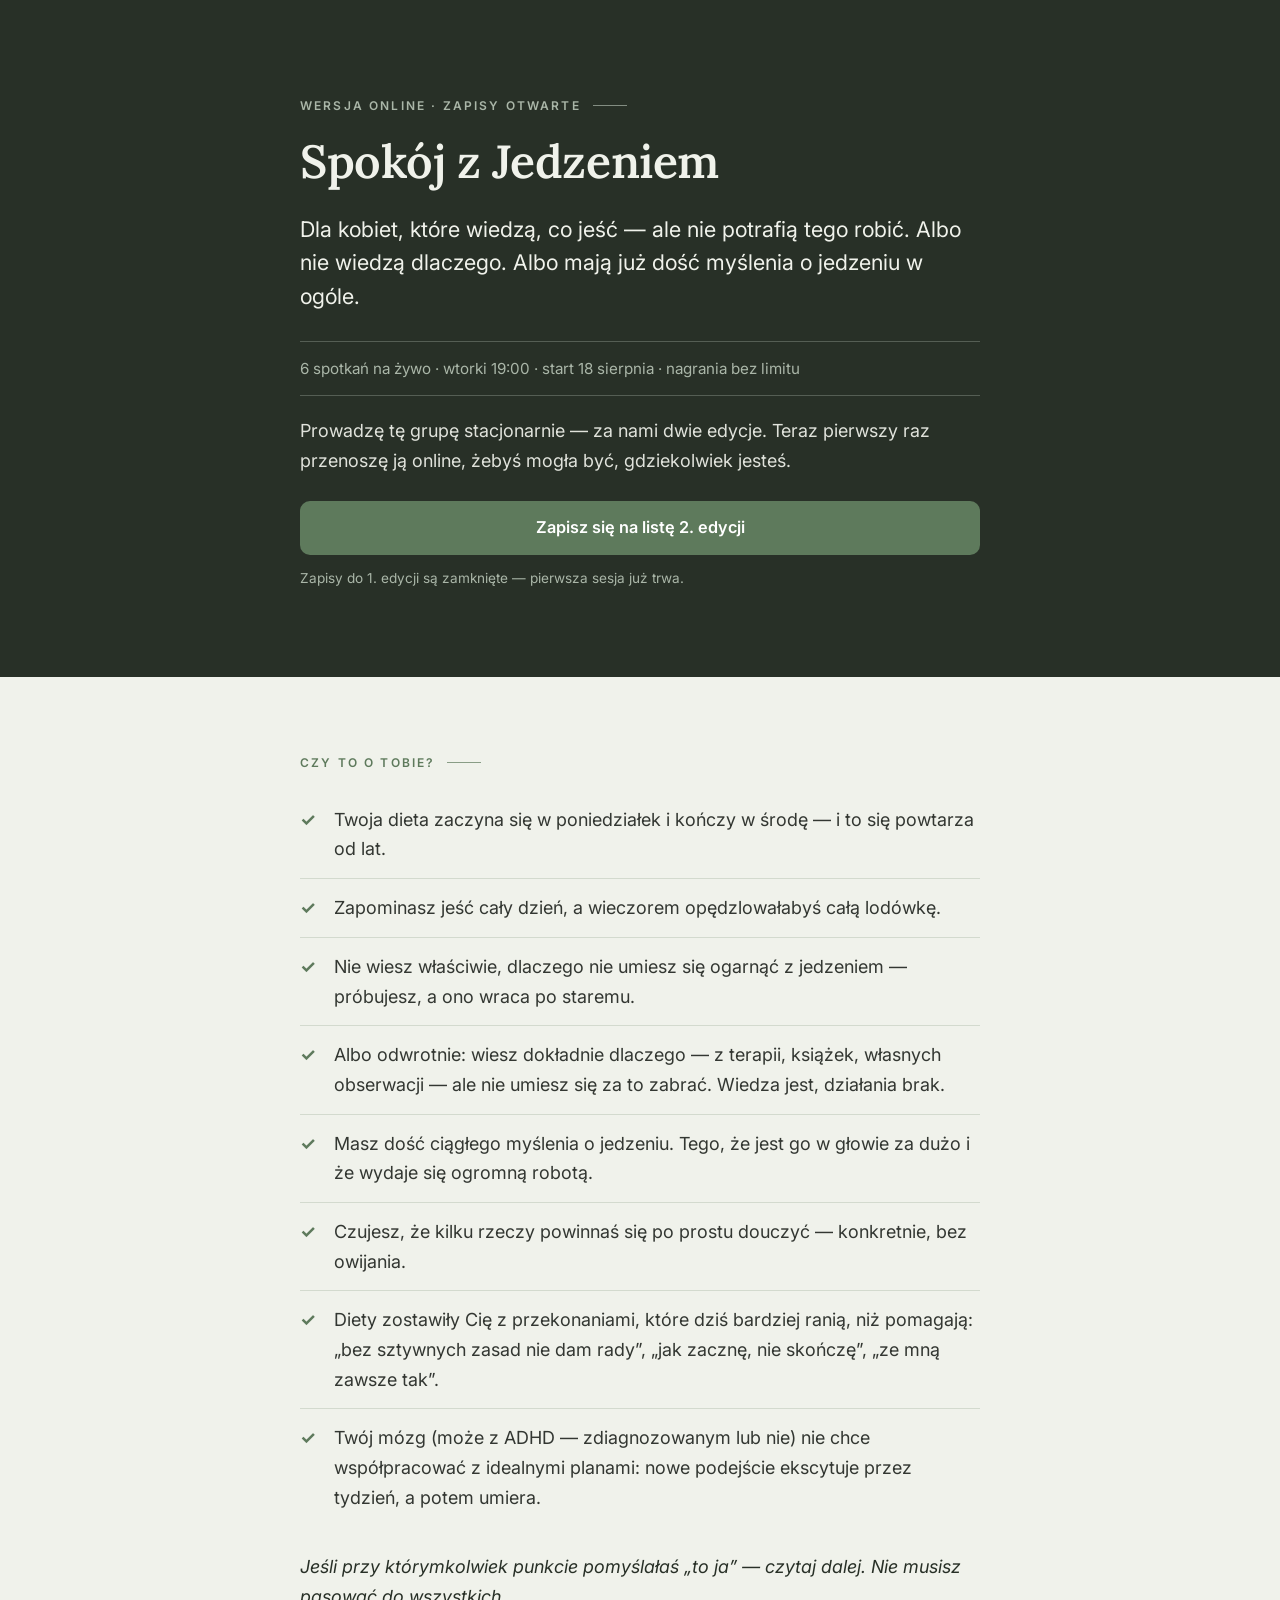
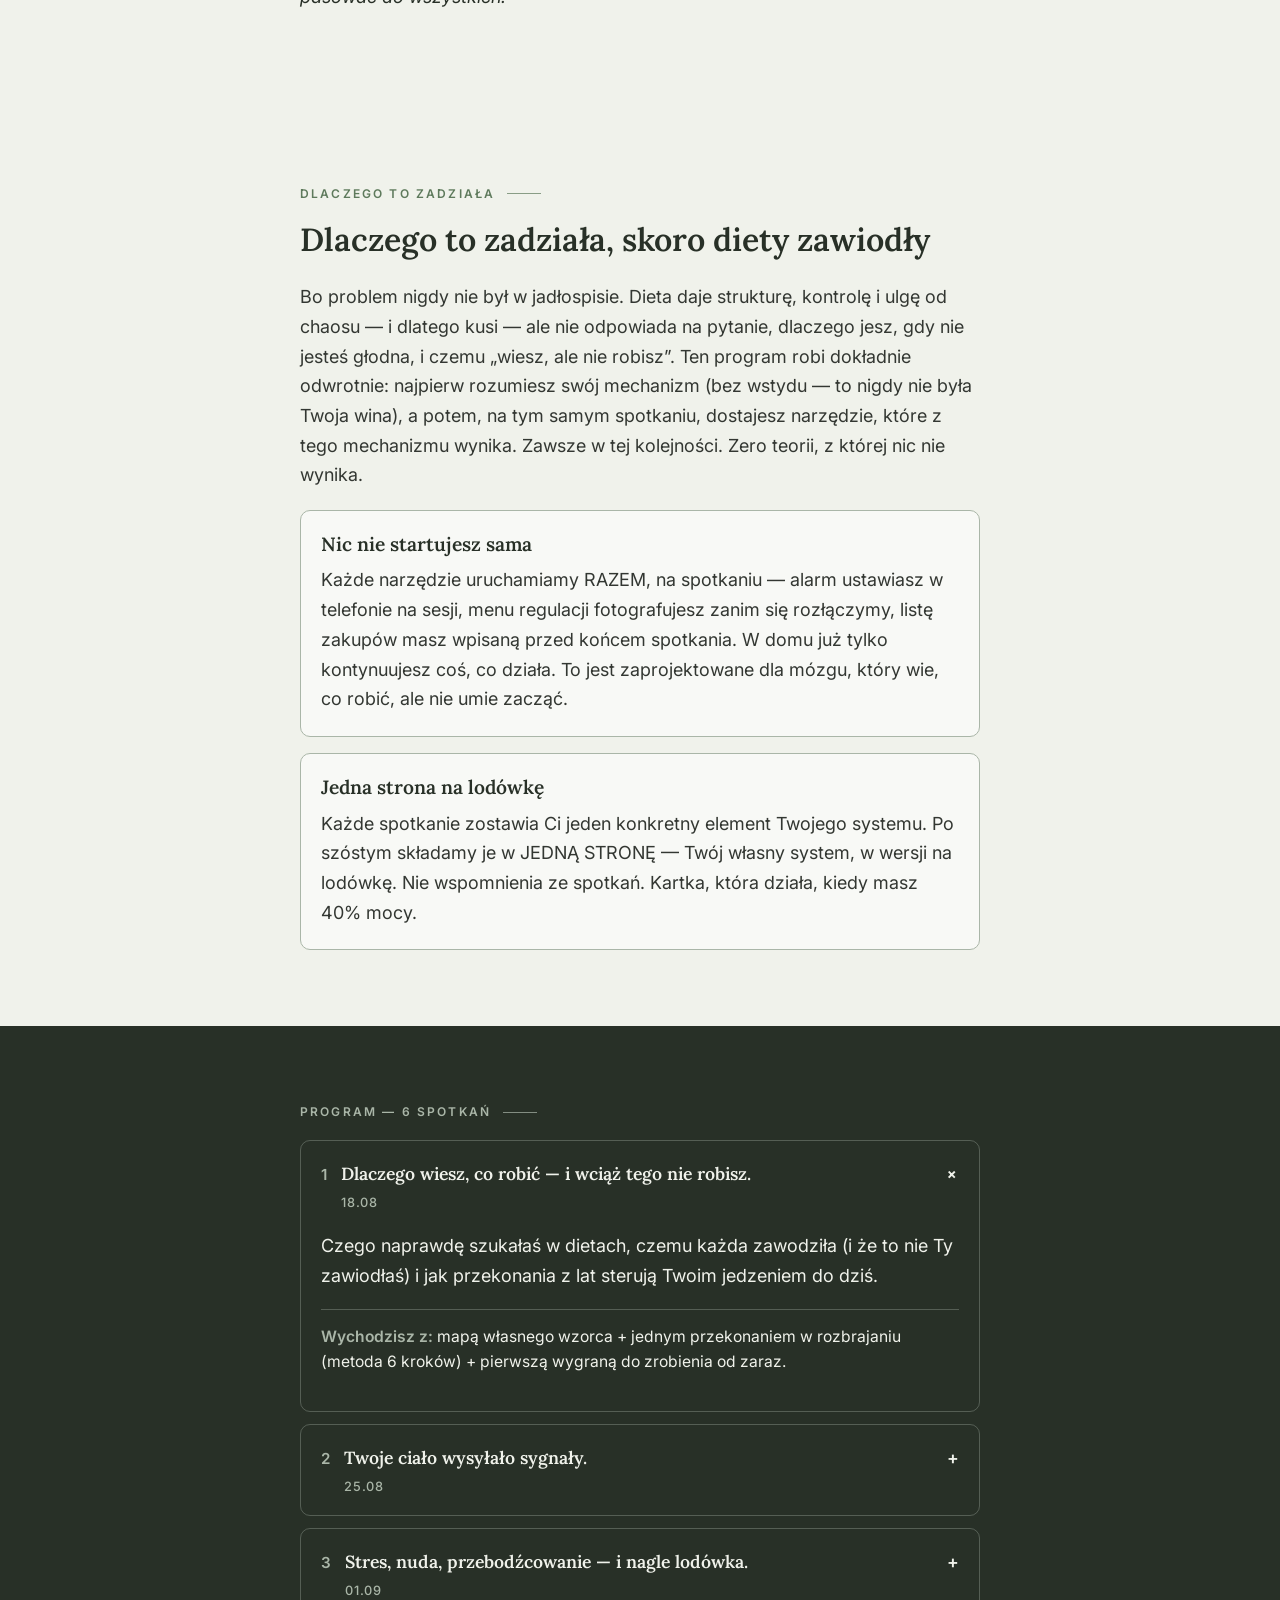
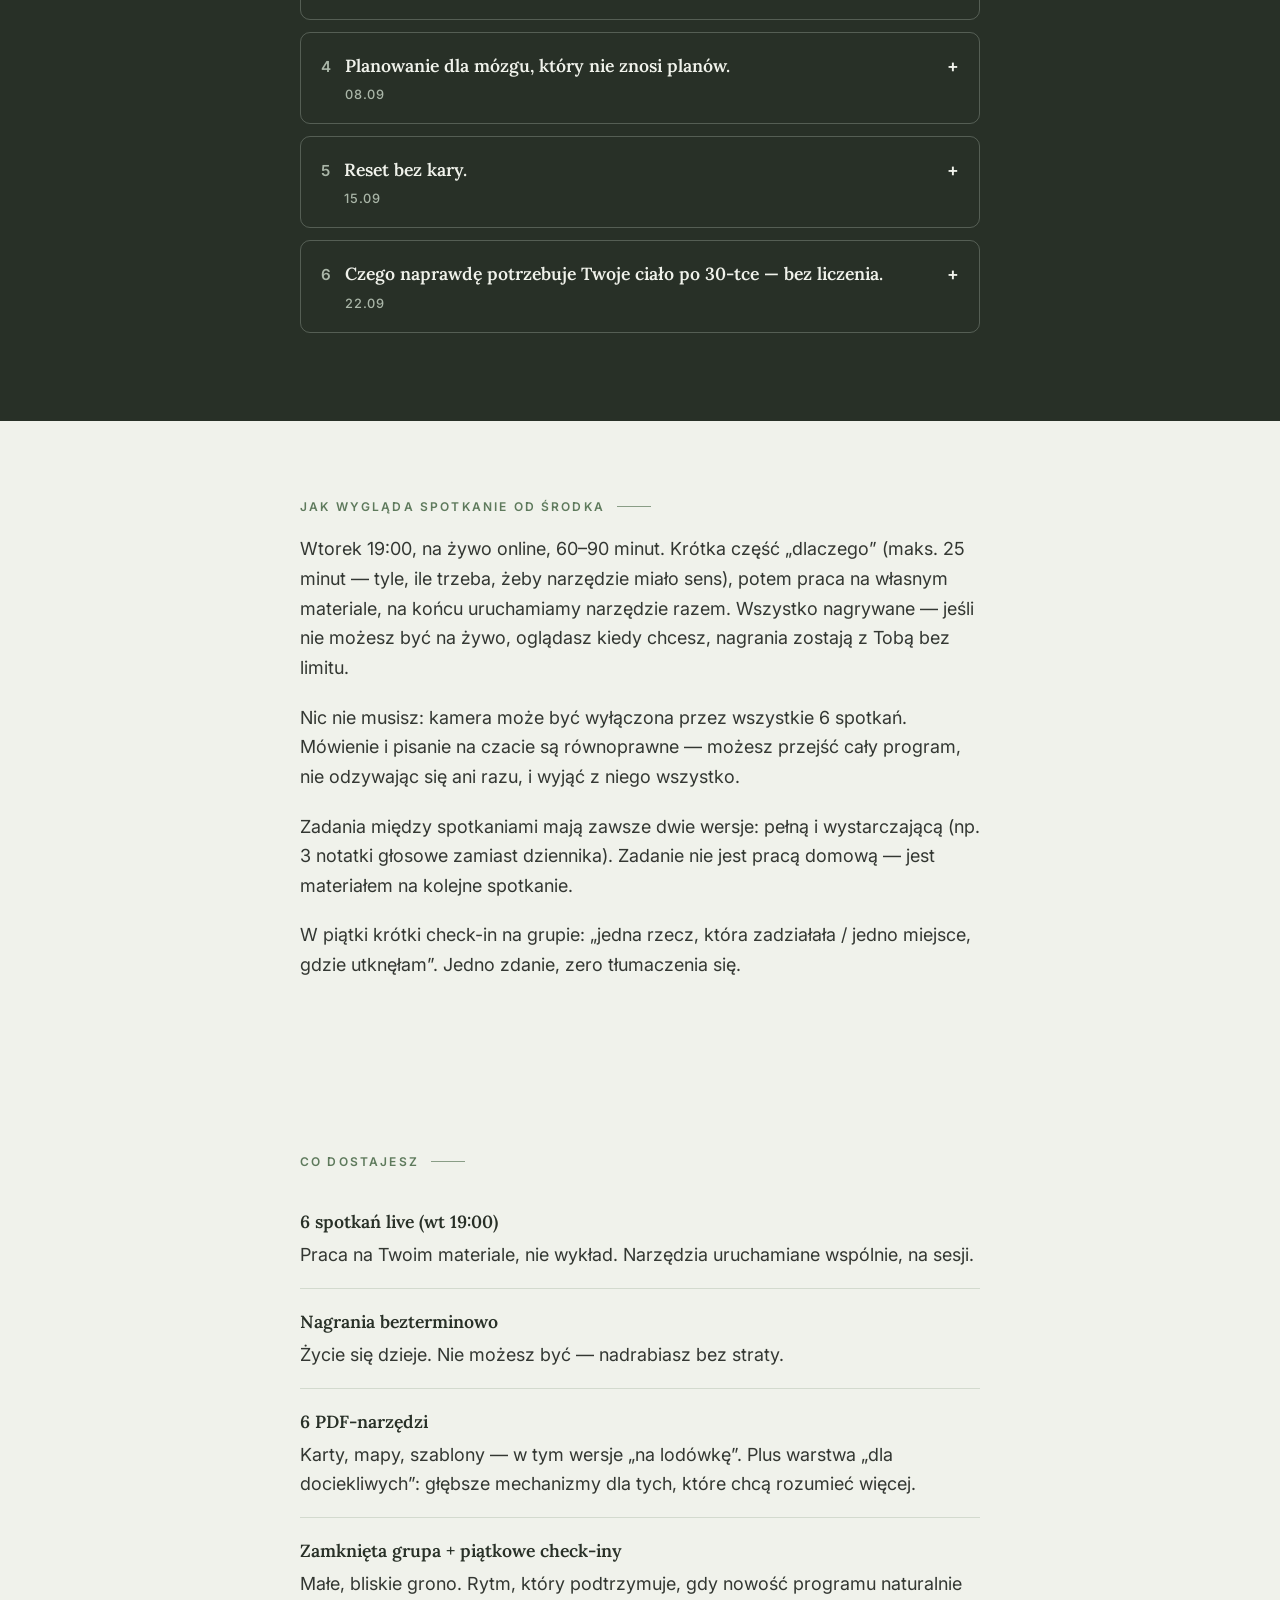
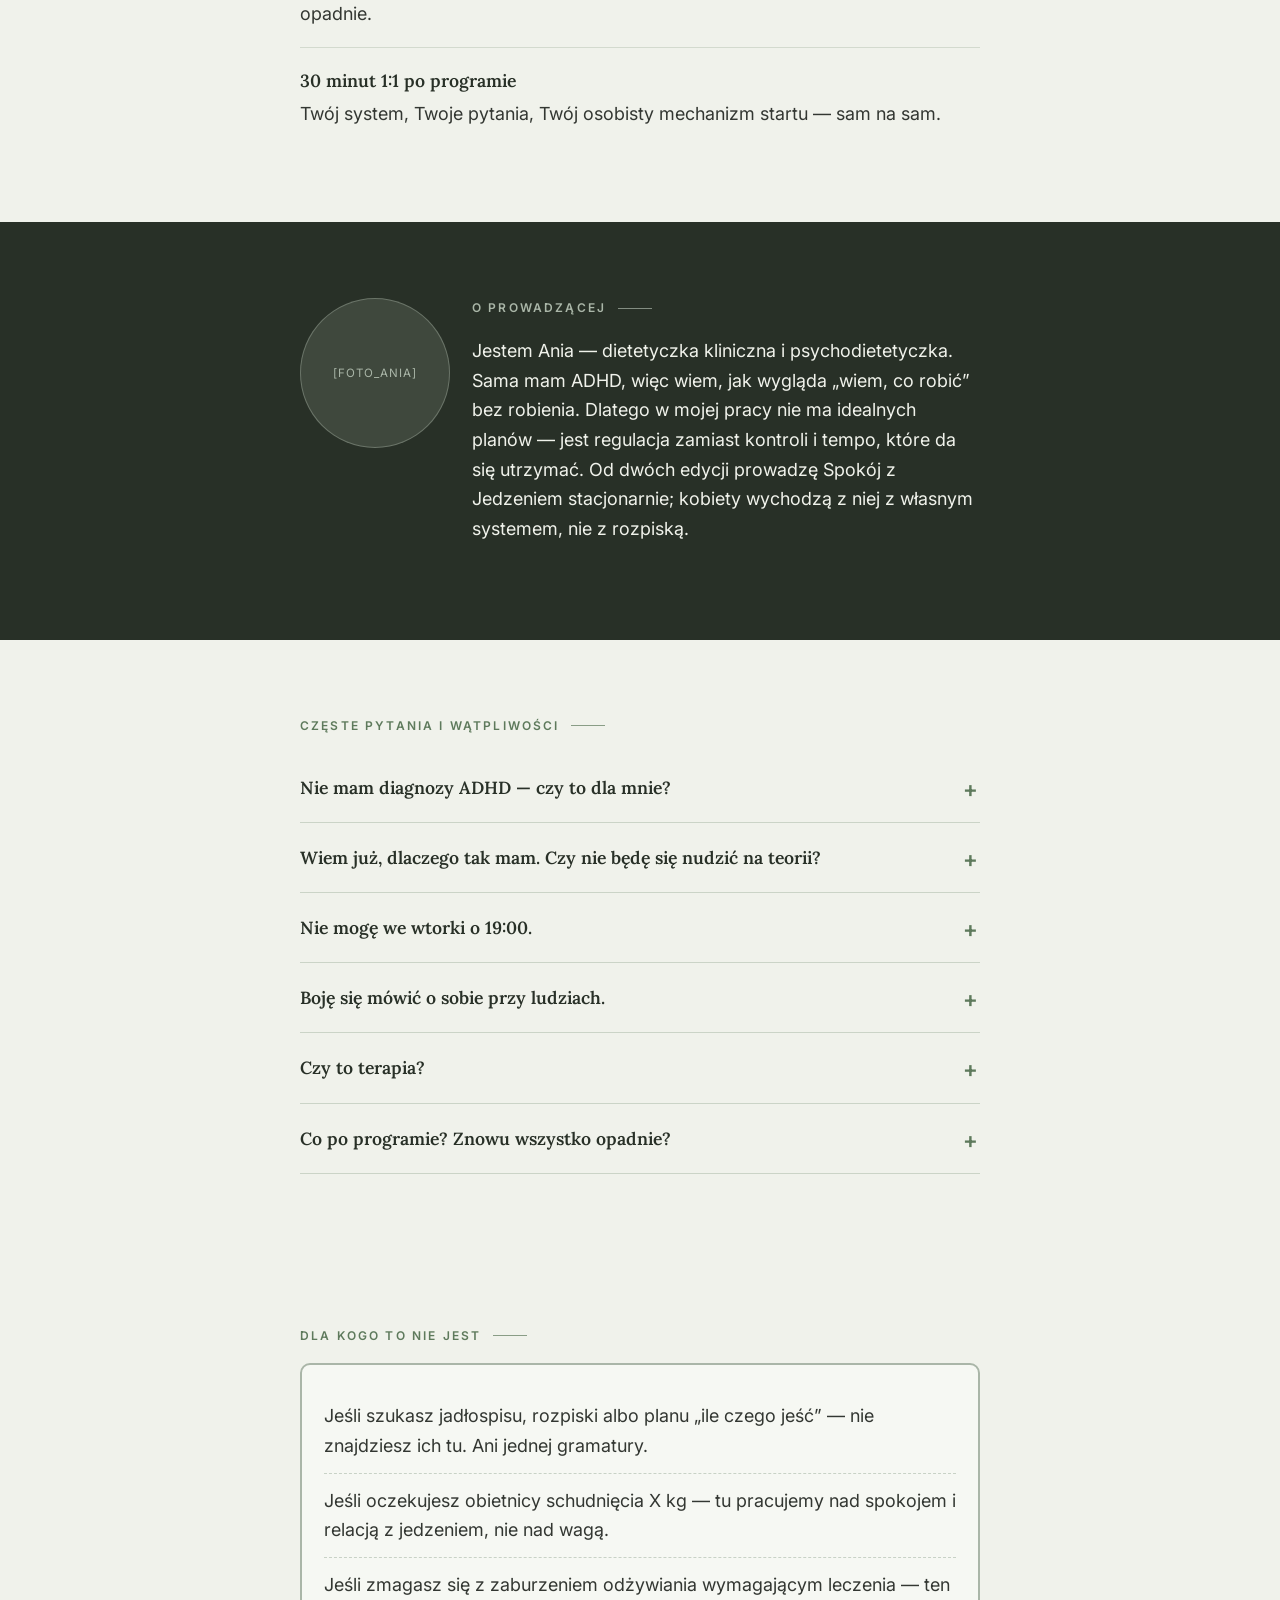
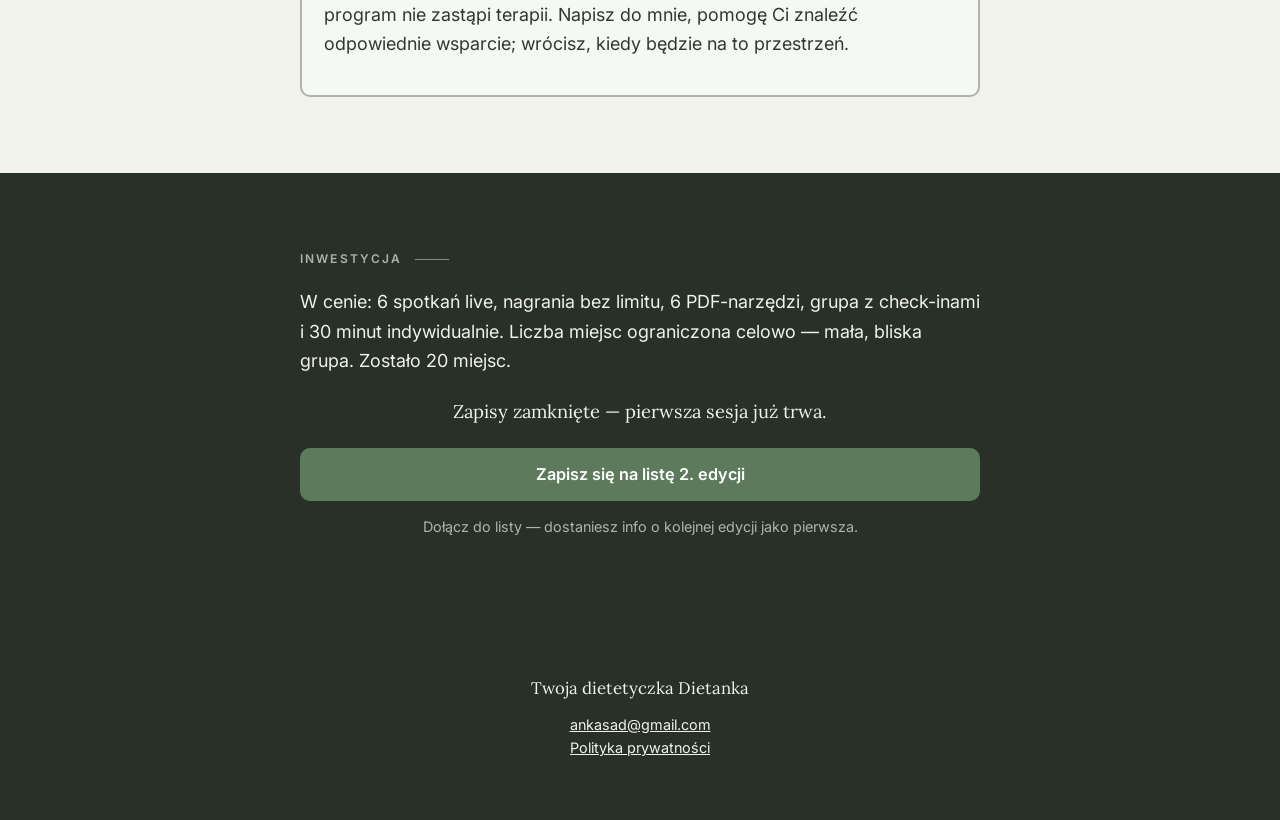
==== index.html @ 788449bd "Add files via upload" ====
<!doctype html>
<html lang="pl">
<head>
<meta charset="utf-8">
<meta name="viewport" content="width=device-width, initial-scale=1">
<title>Spokój z Jedzeniem — grupa online | Dietanka</title>
<meta name="description" content="Dla kobiet, które wiedzą, co jeść — ale nie potrafią tego robić. Albo nie wiedzą dlaczego. Albo mają już dość myślenia o jedzeniu w ogóle. 6 spotkań na żywo online.">

<!-- Open Graph -->
<meta property="og:type" content="website">
<meta property="og:locale" content="pl_PL">
<meta property="og:title" content="Spokój z Jedzeniem — grupa online | Dietanka">
<meta property="og:description" content="Dla kobiet, które wiedzą, co jeść — ale nie potrafią tego robić. 6 spotkań na żywo online, start 18 sierpnia.">
<meta property="og:image" content="[OG_IMAGE]">

<!-- [PIXEL] Meta Pixel — odkomentuj i uzupełu ID przed publikacją, jeśli potrzebny
<script>
  !function(f,b,e,v,n,t,s){if(f.fbq)return;n=f.fbq=function(){n.callMethod?
  n.callMethod.apply(n,arguments):n.queue.push(arguments)};if(!f._fbq)f._fbq=n;
  n.push=n;n.loaded=!0;n.version='2.0';n.queue=[];t=b.createElement(e);t.async=!0;
  t.src=v;s=b.getElementsByTagName(e)[0];s.parentNode.insertBefore(t,s)}(window,
  document,'script','https://connect.facebook.net/en_US/fbevents.js');
  fbq('init', '[PIXEL]'); fbq('track', 'PageView');
</script>
-->

<link rel="preconnect" href="https://fonts.googleapis.com">
<link rel="preconnect" href="https://fonts.gstatic.com" crossorigin>
<link href="https://fonts.googleapis.com/css2?family=Lora:ital,wght@0,500;0,600;1,500&family=Inter:wght@400;500;600&display=swap" rel="stylesheet">

<style>
:root{
  --green-dark:#283027;
  --paper:#F0F2EB;
  --sage:#5E7A5C;
  --sage-light:#AAB6A8;
  --ink:#333732;

  --maxw:680px;
  --radius:10px;
  --serif:'Lora',Georgia,'Times New Roman',serif;
  --sans:'Inter',-apple-system,BlinkMacSystemFont,'Segoe UI',Roboto,Helvetica,Arial,sans-serif;
}

*{box-sizing:border-box}
html{-webkit-text-size-adjust:100%}
body{
  margin:0;
  background:var(--paper);
  color:var(--ink);
  font-family:var(--sans);
  font-size:17px;
  line-height:1.65;
  font-weight:400;
  -webkit-font-smoothing:antialiased;
  text-rendering:optimizeLegibility;
}
h1,h2,h3{font-family:var(--serif);font-weight:600;line-height:1.2;color:var(--green-dark);margin:0 0 .5em}
h1{font-size:2.15rem;letter-spacing:-.01em}
h2{font-size:1.6rem;margin-bottom:.7em}
h3{font-size:1.2rem}
p{margin:0 0 1.1em}
strong{font-weight:600}
a{color:var(--sage)}

/* ---- layout ---- */
.section{padding:56px 20px}
.wrap{max-width:var(--maxw);margin:0 auto}
.section--paper{background:var(--paper);color:var(--ink)}
.section--dark{background:var(--green-dark);color:var(--paper)}
.section--sage{background:var(--sage);color:var(--paper)}
.section--dark h1,.section--dark h2,.section--dark h3,
.section--sage h1,.section--sage h2,.section--sage h3{color:var(--paper)}

/* ---- kicker ---- */
.kicker{
  display:flex;align-items:center;gap:12px;
  font-size:.75rem;font-weight:600;
  letter-spacing:.18em;text-transform:uppercase;
  color:var(--sage);
  margin:0 0 18px;
}
.section--dark .kicker,.section--sage .kicker{color:var(--sage-light)}
.kicker::after{content:"";flex:0 0 34px;height:1px;background:currentColor;opacity:.7}

/* ---- buttons ---- */
.btn{
  display:inline-block;
  background:var(--sage);
  color:#fff;
  font-family:var(--sans);
  font-weight:600;
  font-size:1.02rem;
  line-height:1.3;
  text-decoration:none;
  text-align:center;
  padding:16px 26px;
  border:0;
  border-radius:var(--radius);
  cursor:pointer;
  transition:background .18s ease,transform .18s ease;
}
.btn:hover{background:#4c6549}
.btn:active{transform:translateY(1px)}
.btn--block{display:block;width:100%}
.section--sage .btn{background:var(--green-dark)}
.section--sage .btn:hover{background:#1e241d}

/* ---- focus states ---- */
a:focus-visible,.btn:focus-visible,summary:focus-visible,details:focus-visible{
  outline:3px solid var(--sage);
  outline-offset:3px;
  border-radius:6px;
}
.section--dark a:focus-visible,.section--dark .btn:focus-visible,
.section--dark summary:focus-visible,.section--sage .btn:focus-visible{
  outline-color:var(--sage-light);
}

/* ---- hero ---- */
.hero{padding-top:72px;padding-bottom:64px}
.hero .lead{font-size:1.2rem;line-height:1.55;margin-bottom:1.3em}
.hero .meta{
  font-size:.95rem;color:var(--sage-light);
  padding:14px 0;margin:0 0 1.3em;
  border-top:1px solid rgba(170,182,168,.35);
  border-bottom:1px solid rgba(170,182,168,.35);
}
.hero .context{opacity:.92}
.hero-cta{margin-top:26px}
.hero-price-hint{font-size:.85rem;color:var(--sage-light);margin:12px 0 0}

/* ---- checklist ---- */
.checklist{list-style:none;margin:0;padding:0}
.checklist li{
  position:relative;
  padding:14px 0 14px 34px;
  border-bottom:1px solid rgba(94,122,92,.2);
}
.checklist li:last-child{border-bottom:0}
.checklist li::before{
  content:"✓";
  position:absolute;left:0;top:14px;
  color:var(--sage);font-weight:700;
}
.closer{margin-top:26px;font-style:italic;color:var(--green-dark)}

/* ---- cards ---- */
.card{
  background:rgba(255,255,255,.55);
  border:1px solid var(--sage-light);
  border-radius:var(--radius);
  padding:22px 20px;
  margin:16px 0 0;
}
.section--dark .card{
  background:rgba(240,242,235,.06);
  border-color:rgba(170,182,168,.35);
}
.card p:last-child{margin-bottom:0}

/* ---- program accordion ---- */
.program{margin-top:8px}
.program details{
  border:1px solid rgba(170,182,168,.35);
  border-radius:var(--radius);
  margin:0 0 12px;
  overflow:hidden;
}
.program summary{
  list-style:none;cursor:pointer;
  padding:18px 20px;
  display:flex;gap:14px;align-items:baseline;
  font-family:var(--serif);font-size:1.1rem;font-weight:600;
  color:var(--paper);
}
.program summary::-webkit-details-marker{display:none}
.program summary .num{
  flex:0 0 auto;color:var(--sage-light);font-size:.95rem;
  font-family:var(--sans);font-weight:600;
}
.program summary .date{
  display:block;font-family:var(--sans);font-size:.8rem;font-weight:500;
  letter-spacing:.06em;text-transform:uppercase;color:var(--sage-light);margin-top:4px;
}
.program summary .plus{margin-left:auto;flex:0 0 auto;transition:transform .2s ease;font-family:var(--sans)}
.program details[open] summary .plus{transform:rotate(45deg)}
.program .body{padding:0 20px 20px}
.program .body p{margin:0 0 1em}
.program .outcome{
  margin-top:6px;padding-top:14px;
  border-top:1px solid rgba(170,182,168,.35);
  font-size:.98rem;
}
.program .outcome strong{color:var(--sage-light)}

/* ---- benefits (Co -> Po co) ---- */
.benefits{list-style:none;margin:0;padding:0}
.benefits li{
  padding:18px 0;
  border-bottom:1px solid rgba(94,122,92,.2);
}
.benefits li:last-child{border-bottom:0}
.benefits .what{
  display:block;font-family:var(--serif);font-weight:600;
  font-size:1.1rem;color:var(--green-dark);margin-bottom:4px;
}
.benefits .why{display:block;color:var(--ink)}

/* ---- host photo ---- */
.host{display:flex;flex-direction:column;gap:22px}
.host-photo{
  width:150px;height:150px;flex:0 0 auto;
  border-radius:50%;
  background:rgba(170,182,168,.18);
  border:1px solid rgba(170,182,168,.4);
  display:flex;align-items:center;justify-content:center;
  color:var(--sage-light);font-size:.72rem;letter-spacing:.08em;
  text-transform:uppercase;text-align:center;
}

/* ---- FAQ ---- */
.faq details{
  border-bottom:1px solid rgba(94,122,92,.25);
  padding:6px 0;
}
.faq summary{
  list-style:none;cursor:pointer;
  padding:14px 34px 14px 0;position:relative;
  font-family:var(--serif);font-size:1.1rem;font-weight:600;color:var(--green-dark);
}
.faq summary::-webkit-details-marker{display:none}
.faq summary::after{
  content:"+";position:absolute;right:2px;top:12px;
  font-family:var(--sans);font-size:1.4rem;color:var(--sage);transition:transform .2s ease;
}
.faq details[open] summary::after{content:"–"}
.faq .body{padding:0 0 16px}
.faq .body p{margin:0}

/* ---- not-for box ---- */
.notfor{
  border:2px solid var(--sage-light);
  border-radius:var(--radius);
  padding:24px 22px;
  background:rgba(255,255,255,.4);
}
.notfor ul{list-style:none;margin:0;padding:0}
.notfor li{padding:12px 0;border-bottom:1px dashed rgba(94,122,92,.3)}
.notfor li:last-child{border-bottom:0}

/* ---- price block ---- */
.price-box{text-align:center;margin:8px 0 4px}
.price-old{
  font-size:1.15rem;color:var(--sage-light);
  text-decoration:line-through;margin-right:10px;
}
.price-now{font-family:var(--serif);font-size:2.6rem;font-weight:600;color:var(--paper)}
.price-note{font-size:.9rem;color:var(--sage-light);margin-top:6px}
.eb-counter{
  display:inline-block;margin:14px 0 0;
  font-size:.85rem;letter-spacing:.04em;color:var(--sage-light);
}
.closed-msg{
  font-family:var(--serif);font-size:1.15rem;color:var(--paper);
  text-align:center;margin:0 0 18px;
}
.final-cta{margin-top:22px}
.seats-note{font-size:.9rem;color:var(--sage-light);text-align:center;margin-top:14px}

/* ---- footer ---- */
.footer{padding:44px 20px;background:var(--green-dark);color:var(--sage-light);text-align:center;font-size:.9rem}
.footer a{color:var(--paper)}
.footer .brand{font-family:var(--serif);color:var(--paper);font-size:1.05rem;margin-bottom:10px}

/* ---- hidden until content ---- */
.is-hidden{display:none}

/* ---- sticky mobile CTA ---- */
.sticky-cta{
  position:fixed;left:0;right:0;bottom:0;z-index:50;
  padding:12px 16px calc(12px + env(safe-area-inset-bottom));
  background:rgba(40,48,39,.96);
  backdrop-filter:blur(6px);
  border-top:1px solid rgba(170,182,168,.3);
  transform:translateY(120%);
  transition:transform .25s ease;
}
.sticky-cta.visible{transform:translateY(0)}
.sticky-cta .btn{margin:0}

/* ---- desktop ---- */
@media (min-width:768px){
  body{font-size:18px}
  .section{padding:76px 24px}
  h1{font-size:2.9rem}
  h2{font-size:2rem}
  .hero{padding-top:96px;padding-bottom:88px}
  .hero .lead{font-size:1.35rem}
  .host{flex-direction:row;align-items:flex-start}
  .sticky-cta{display:none}
}

/* ---- reduced motion ---- */
@media (prefers-reduced-motion:reduce){
  *{transition:none!important;animation:none!important}
  html{scroll-behavior:auto}
}
</style>
</head>
<body>

<!-- 1. HERO -->
<header class="section section--dark hero" id="top">
  <div class="wrap">
    <p class="kicker">Wersja online · Zapisy otwarte</p>
    <h1>Spokój z Jedzeniem</h1>
    <p class="lead">Dla kobiet, które wiedzą, co jeść — ale nie potrafią tego robić. Albo nie wiedzą dlaczego. Albo mają już dość myślenia o jedzeniu w ogóle.</p>
    <p class="meta">6 spotkań na żywo · wtorki 19:00 · start 18 sierpnia · nagrania bez limitu</p>
    <p class="context">Prowadzę tę grupę stacjonarnie — za nami dwie edycje. Teraz pierwszy raz przenoszę ją online, żebyś mogła być, gdziekolwiek jesteś.</p>
    <div class="hero-cta">
      <a class="btn btn--block" id="hero-btn" href="https://cart.easy.tools/checkout/45331335/spokoj-z-jedzeniem-edycja-online-start-1808">Zapisuję się — <span class="hero-btn-price">650 zł</span> do 24.07</a>
      <p class="hero-price-hint" id="hero-price-hint"></p>
    </div>
  </div>
</header>

<!-- 2. CZY TO O TOBIE -->
<section class="section section--paper">
  <div class="wrap">
    <p class="kicker">Czy to o Tobie?</p>
    <ul class="checklist">
      <li>Twoja dieta zaczyna się w poniedziałek i kończy w środę — i to się powtarza od lat.</li>
      <li>Zapominasz jeść cały dzień, a wieczorem opędzlowałabyś całą lodówkę.</li>
      <li>Nie wiesz właściwie, dlaczego nie umiesz się ogarnąć z jedzeniem — próbujesz, a ono wraca po staremu.</li>
      <li>Albo odwrotnie: wiesz dokładnie dlaczego — z terapii, książek, własnych obserwacji — ale nie umiesz się za to zabrać. Wiedza jest, działania brak.</li>
      <li>Masz dość ciągłego myślenia o jedzeniu. Tego, że jest go w głowie za dużo i że wydaje się ogromną robotą.</li>
      <li>Czujesz, że kilku rzeczy powinnaś się po prostu douczyć — konkretnie, bez owijania.</li>
      <li>Diety zostawiły Cię z przekonaniami, które dziś bardziej ranią, niż pomagają: „bez sztywnych zasad nie dam rady”, „jak zacznę, nie skończę”, „ze mną zawsze tak”.</li>
      <li>Twój mózg (może z ADHD — zdiagnozowanym lub nie) nie chce współpracować z idealnymi planami: nowe podejście ekscytuje przez tydzień, a potem umiera.</li>
    </ul>
    <p class="closer">Jeśli przy którymkolwiek punkcie pomyślałaś „to ja” — czytaj dalej. Nie musisz pasować do wszystkich.</p>
  </div>
</section>

<!-- 3. DLACZEGO TO ZADZIAŁA -->
<section class="section section--paper">
  <div class="wrap">
    <p class="kicker">Dlaczego to zadziała</p>
    <h2>Dlaczego to zadziała, skoro diety zawiodły</h2>
    <p>Bo problem nigdy nie był w jadłospisie. Dieta daje strukturę, kontrolę i ulgę od chaosu — i dlatego kusi — ale nie odpowiada na pytanie, dlaczego jesz, gdy nie jesteś głodna, i czemu „wiesz, ale nie robisz”. Ten program robi dokładnie odwrotnie: najpierw rozumiesz swój mechanizm (bez wstydu — to nigdy nie była Twoja wina), a potem, na tym samym spotkaniu, dostajesz narzędzie, które z tego mechanizmu wynika. Zawsze w tej kolejności. Zero teorii, z której nic nie wynika.</p>
    <div class="card">
      <h3>Nic nie startujesz sama</h3>
      <p>Każde narzędzie uruchamiamy RAZEM, na spotkaniu — alarm ustawiasz w telefonie na sesji, menu regulacji fotografujesz zanim się rozłączymy, listę zakupów masz wpisaną przed końcem spotkania. W domu już tylko kontynuujesz coś, co działa. To jest zaprojektowane dla mózgu, który wie, co robić, ale nie umie zacząć.</p>
    </div>
    <div class="card">
      <h3>Jedna strona na lodówkę</h3>
      <p>Każde spotkanie zostawia Ci jeden konkretny element Twojego systemu. Po szóstym składamy je w JEDNĄ STRONĘ — Twój własny system, w wersji na lodówkę. Nie wspomnienia ze spotkań. Kartka, która działa, kiedy masz 40% mocy.</p>
    </div>
  </div>
</section>

<!-- 4. PROGRAM -->
<section class="section section--dark">
  <div class="wrap">
    <p class="kicker">Program — 6 spotkań</p>
    <div class="program">

      <details open>
        <summary><span class="num">1</span><span>Dlaczego wiesz, co robić — i wciąż tego nie robisz.<span class="date">18.08</span></span><span class="plus">+</span></summary>
        <div class="body">
          <p>Czego naprawdę szukałaś w dietach, czemu każda zawodziła (i że to nie Ty zawiodłaś) i jak przekonania z lat sterują Twoim jedzeniem do dziś.</p>
          <p class="outcome"><strong>Wychodzisz z:</strong> mapą własnego wzorca + jednym przekonaniem w rozbrajaniu (metoda 6 kroków) + pierwszą wygraną do zrobienia od zaraz.</p>
        </div>
      </details>

      <details>
        <summary><span class="num">2</span><span>Twoje ciało wysyłało sygnały.<span class="date">25.08</span></span><span class="plus">+</span></summary>
        <div class="body">
          <p>Głód, którego nie słyszysz w dzień i który wraca wieczorem ze zdwojoną siłą. Głód fizyczny vs emocjonalny — bez oceniania.</p>
          <p class="outcome"><strong>Wychodzisz z:</strong> mapą swoich sygnałów + jedną kotwicą zainstalowaną NA spotkaniu (alarm ustawiamy razem).</p>
        </div>
      </details>

      <details>
        <summary><span class="num">3</span><span>Stres, nuda, przebodźcowanie — i nagle lodówka.<span class="date">01.09</span></span><span class="plus">+</span></summary>
        <div class="body">
          <p>Jak przerwać automat bez odbierania sobie jedynego narzędzia, które działa.</p>
          <p class="outcome"><strong>Wychodzisz z:</strong> własnym menu regulacji (sfotografowanym, na lodówkę) + protokołem 3 kroków na moment „już otwieram szafkę”.</p>
        </div>
      </details>

      <details>
        <summary><span class="num">4</span><span>Planowanie dla mózgu, który nie znosi planów.<span class="date">08.09</span></span><span class="plus">+</span></summary>
        <div class="body">
          <p>Dlaczego meal prep u Ciebie pada i co zamiast — plan, który działa na 40% mocy.</p>
          <p class="outcome"><strong>Wychodzisz z:</strong> własnym elastycznym planem + listą komponentów wpisaną do telefonu przed końcem spotkania.</p>
        </div>
      </details>

      <details>
        <summary><span class="num">5</span><span>Reset bez kary.<span class="date">15.09</span></span><span class="plus">+</span></summary>
        <div class="body">
          <p>Potknięcie to nie porażka — jak wracać w godzinę, nie od poniedziałku. I kiedy naprawdę możesz powiedzieć „zbudowałam nawyk”.</p>
          <p class="outcome"><strong>Wychodzisz z:</strong> spisanym punktem zero + planem „jeśli–to” na swój najczęstszy scenariusz wywrócenia.</p>
        </div>
      </details>

      <details>
        <summary><span class="num">6</span><span>Czego naprawdę potrzebuje Twoje ciało po 30-tce — bez liczenia.<span class="date">22.09</span></span><span class="plus">+</span></summary>
        <div class="body">
          <p>Białko, błonnik, omega-3, ruch: zasada „dodaj, nie odejmuj”. Finał: składamy Twój system.</p>
          <p class="outcome"><strong>Wychodzisz z:</strong> kartą 4 filarów + JEDNĄ STRONĄ „Twój system” (wersja na lodówkę) + planem na kolejne 4–6 tygodni.</p>
        </div>
      </details>

    </div>
  </div>
</section>

<!-- 5. JAK WYGLĄDA SPOTKANIE -->
<section class="section section--paper">
  <div class="wrap">
    <p class="kicker">Jak wygląda spotkanie od środka</p>
    <p>Wtorek 19:00, na żywo online, 60–90 minut. Krótka część „dlaczego” (maks. 25 minut — tyle, ile trzeba, żeby narzędzie miało sens), potem praca na własnym materiale, na końcu uruchamiamy narzędzie razem. Wszystko nagrywane — jeśli nie możesz być na żywo, oglądasz kiedy chcesz, nagrania zostają z Tobą bez limitu.</p>
    <p>Nic nie musisz: kamera może być wyłączona przez wszystkie 6 spotkań. Mówienie i pisanie na czacie są równoprawne — możesz przejść cały program, nie odzywając się ani razu, i wyjąć z niego wszystko.</p>
    <p>Zadania między spotkaniami mają zawsze dwie wersje: pełną i wystarczającą (np. 3 notatki głosowe zamiast dziennika). Zadanie nie jest pracą domową — jest materiałem na kolejne spotkanie.</p>
    <p>W piątki krótki check-in na grupie: „jedna rzecz, która zadziałała / jedno miejsce, gdzie utknęłam”. Jedno zdanie, zero tłumaczenia się.</p>
  </div>
</section>

<!-- 6. CO DOSTAJESZ -->
<section class="section section--paper">
  <div class="wrap">
    <p class="kicker">Co dostajesz</p>
    <ul class="benefits">
      <li><span class="what">6 spotkań live (wt 19:00)</span><span class="why">Praca na Twoim materiale, nie wykład. Narzędzia uruchamiane wspólnie, na sesji.</span></li>
      <li><span class="what">Nagrania bezterminowo</span><span class="why">Życie się dzieje. Nie możesz być — nadrabiasz bez straty.</span></li>
      <li><span class="what">6 PDF-narzędzi</span><span class="why">Karty, mapy, szablony — w tym wersje „na lodówkę”. Plus warstwa „dla dociekliwych”: głębsze mechanizmy dla tych, które chcą rozumieć więcej.</span></li>
      <li><span class="what">Zamknięta grupa + piątkowe check-iny</span><span class="why">Małe, bliskie grono. Rytm, który podtrzymuje, gdy nowość programu naturalnie opadnie.</span></li>
      <li><span class="what">30 minut 1:1 po programie</span><span class="why">Twój system, Twoje pytania, Twój osobisty mechanizm startu — sam na sam.</span></li>
    </ul>
  </div>
</section>

<!-- 7. O PROWADZĄCEJ -->
<section class="section section--dark">
  <div class="wrap host">
    <div class="host-photo">[FOTO_ANIA]</div>
    <div>
      <p class="kicker">O prowadzącej</p>
      <p>Jestem Ania — dietetyczka kliniczna i psychodietetyczka. Sama mam ADHD, więc wiem, jak wygląda „wiem, co robić” bez robienia. Dlatego w mojej pracy nie ma idealnych planów — jest regulacja zamiast kontroli i tempo, które da się utrzymać. Od dwóch edycji prowadzę Spokój z Jedzeniem stacjonarnie; kobiety wychodzą z niej z własnym systemem, nie z rozpiską.</p>
    </div>
  </div>
</section>

<!-- 8. OPINIE (ukryte do czasu wstawienia treści) -->
<section class="section section--paper is-hidden" id="opinie">
  <div class="wrap">
    <p class="kicker">Opinie z edycji stacjonarnych</p>
    <div class="card"><p>[OPINIA_1]</p></div>
    <div class="card"><p>[OPINIA_2]</p></div>
    <div class="card"><p>[OPINIA_3]</p></div>
  </div>
</section>

<!-- 9. FAQ -->
<section class="section section--paper">
  <div class="wrap">
    <p class="kicker">Częste pytania i wątpliwości</p>
    <div class="faq">

      <details>
        <summary>Nie mam diagnozy ADHD — czy to dla mnie?</summary>
        <div class="body"><p>Tak. Program jest zbudowany pod mózg, który nie współpracuje ze sztywnymi planami — z diagnozą, z podejrzeniem albo po prostu z takim doświadczeniem. Nie sprawdzam legitymacji.</p></div>
      </details>

      <details>
        <summary>Wiem już, dlaczego tak mam. Czy nie będę się nudzić na teorii?</summary>
        <div class="body"><p>Nie — to program „od rozumienia do robienia”. Część „dlaczego” jest krótka i zawsze kończy się narzędziem; głębsze mechanizmy dostajesz w PDF, jeśli chcesz więcej. A jeśli Twoim problemem jest samo zabranie się do działania — to właśnie dla Ciebie wszystko uruchamiamy razem, na żywo.</p></div>
      </details>

      <details>
        <summary>Nie mogę we wtorki o 19:00.</summary>
        <div class="body"><p>Wszystko jest nagrywane, a zadania i check-iny działają niezależnie od obecności live. Spotkanie 1:1 umawiamy w terminie, który Tobie pasuje.</p></div>
      </details>

      <details>
        <summary>Boję się mówić o sobie przy ludziach.</summary>
        <div class="body"><p>Nie musisz. Kamera wyłączona, czat zamiast mikrofonu, a większość pracy i tak robisz pisemnie u siebie. Grupa daje efekt „nie jestem w tym sama” — nie obowiązek zwierzeń.</p></div>
      </details>

      <details>
        <summary>Czy to terapia?</summary>
        <div class="body"><p>Nie. To program psychoedukacyjny z narzędziami — prowadzony przez dietetyczkę kliniczną i psychodietetyczkę. Jeśli w trakcie okaże się, że potrzebujesz wsparcia terapeutycznego, powiem Ci to wprost i pomogę znaleźć właściwe miejsce.</p></div>
      </details>

      <details>
        <summary>Co po programie? Znowu wszystko opadnie?</summary>
        <div class="body"><p>Wychodzisz z jednostronicowym systemem, planem na 4–6 tygodni i punktem zero na gorsze momenty. Do tego 30 minut 1:1, żeby domknąć to, co Twoje. Program uczy wracania — a wracanie zostaje.</p></div>
      </details>

    </div>
  </div>
</section>

<!-- 10. DLA KOGO TO NIE JEST -->
<section class="section section--paper">
  <div class="wrap">
    <p class="kicker">Dla kogo to NIE jest</p>
    <div class="notfor">
      <ul>
        <li>Jeśli szukasz jadłospisu, rozpiski albo planu „ile czego jeść” — nie znajdziesz ich tu. Ani jednej gramatury.</li>
        <li>Jeśli oczekujesz obietnicy schudnięcia X kg — tu pracujemy nad spokojem i relacją z jedzeniem, nie nad wagą.</li>
        <li>Jeśli zmagasz się z zaburzeniem odżywiania wymagającym leczenia — ten program nie zastąpi terapii. Napisz do mnie, pomogę Ci znaleźć odpowiednie wsparcie; wrócisz, kiedy będzie na to przestrzeń.</li>
      </ul>
    </div>
  </div>
</section>

<!-- 11. INWESTYCJA + CTA FINALNE -->
<section class="section section--dark" id="zapis">
  <div class="wrap">
    <p class="kicker">Inwestycja</p>
    <p>W cenie: 6 spotkań live, nagrania bez limitu, 6 PDF-narzędzi, grupa z check-inami i 30 minut indywidualnie. Liczba miejsc ograniczona celowo — mała, bliska grupa. Zostało <span id="miejsca">[X]</span> miejsc.</p>

    <!-- komunikat o zamknięciu zapisów (faza po 18.08) -->
    <p class="closed-msg is-hidden" id="closed-msg">Zapisy zamknięte — pierwsza sesja już trwa.</p>

    <!-- blok ceny (faza sprzedaży) -->
    <div id="sale-block">
      <div class="price-box">
        <span class="price-old" id="price-old">800 zł</span>
        <span class="price-now" id="price-now">650 zł</span>
        <p class="price-note" id="price-note">cena dla zapisanych do 24.07</p>
        <p class="eb-counter is-hidden" id="eb-counter"></p>
      </div>
      <p>Startujemy 18 sierpnia, wtorki 19:00. Cena 650 zł do 24 lipca, potem 800 zł. Miejsc jest tyle, żeby nikt nie zginął w tłumie — jak znikną, zapisy się zamykają. Jeśli doczytałaś dotąd i coś w Tobie mówi „to o mnie” — to jest ten moment.</p>
    </div>

    <div class="final-cta">
      <a class="btn btn--block" id="final-btn" href="https://cart.easy.tools/checkout/45331335/spokoj-z-jedzeniem-edycja-online-start-1808">Kup teraz</a>
      <p class="seats-note">Mała, bliska grupa — miejsca celowo ograniczone.</p>
    </div>
  </div>
</section>

<!-- FOOTER -->
<footer class="footer">
  <div class="wrap">
    <p class="brand">Twoja dietetyczka Dietanka</p>
    <p>
      <a href="mailto:ankasad@gmail.com">ankasad@gmail.com</a><br>
      <a href="polityka.html">Polityka prywatności</a>
    </p>
  </div>
</footer>

<!-- STICKY CTA (mobile) -->
<div class="sticky-cta" id="sticky-cta" aria-hidden="true">
  <a class="btn btn--block" id="sticky-btn" href="https://cart.easy.tools/checkout/45331335/spokoj-z-jedzeniem-edycja-online-start-1808">Zapisuję się — 650 zł</a>
</div>

<script>
(function(){
  "use strict";

  /* ============================================================
     KONFIGURACJA — podmień tutaj przed publikacją
     ============================================================ */
  var SEATS        = "20";               // liczba wolnych miejsc (limit z EasyCart)
  var LINK_EASYCART = "https://cart.easy.tools/checkout/45331335/spokoj-z-jedzeniem-edycja-online-start-1808"; // link do koszyka (faza sprzedaży)
  var LINK_LISTA   = "https://spokoj.subscribepage.io";     // lista zainteresowanych 2. edycją (po zamknięciu)

  /* Granice faz w czasie Europe/Warsaw (lato = CEST, UTC+2) */
  var EB_END       = Date.UTC(2026, 6, 24, 21, 59, 59); // 24.07.2026 23:59:59 CEST
  var CLOSED_START = Date.UTC(2026, 7, 17, 22, 0, 0);   // 18.08.2026 00:00 CEST
  var DAY_MS = 86400000;

  var now = Date.now();

  /* wstaw liczbę miejsc */
  var miejscaEl = document.getElementById("miejsca");
  if (miejscaEl) miejscaEl.textContent = SEATS;

  function setHref(id, url){ var el = document.getElementById(id); if(el) el.href = url; }
  function show(el){ if(el) el.classList.remove("is-hidden"); }
  function hide(el){ if(el) el.classList.add("is-hidden"); }

  var heroBtn      = document.getElementById("hero-btn");
  var heroPriceHint= document.getElementById("hero-price-hint");
  var stickyBtn    = document.getElementById("sticky-btn");
  var finalBtn     = document.getElementById("final-btn");
  var saleBlock    = document.getElementById("sale-block");
  var closedMsg    = document.getElementById("closed-msg");
  var priceOld     = document.getElementById("price-old");
  var priceNow     = document.getElementById("price-now");
  var priceNote    = document.getElementById("price-note");
  var ebCounter    = document.getElementById("eb-counter");
  var finalCta     = document.querySelector(".final-cta");

  if (now <= EB_END) {
    /* ---------- FAZA: EARLY BIRD (650 zł do 24.07) ---------- */
    priceOld.textContent  = "800 zł";
    priceNow.textContent  = "650 zł";
    priceNote.textContent = "cena dla zapisanych do 24.07";
    show(priceOld);

    var daysLeft = Math.ceil((EB_END - now) / DAY_MS);
    if (daysLeft < 1) daysLeft = 1;
    var word = (daysLeft === 1) ? "dzień" : "dni";
    ebCounter.textContent = "Early bird kończy się za " + daysLeft + " " + word + ".";
    show(ebCounter);

    if (heroBtn){
      heroBtn.innerHTML = 'Zapisuję się — <span class="hero-btn-price">650 zł</span> do 24.07';
      heroBtn.href = LINK_EASYCART;
    }
    if (heroPriceHint) heroPriceHint.textContent = "Cena early bird — obowiązuje do 24 lipca.";
    if (stickyBtn){ stickyBtn.textContent = "Zapisuję się — 650 zł"; stickyBtn.href = LINK_EASYCART; }
    if (finalBtn){ finalBtn.textContent = "Kup teraz"; finalBtn.href = LINK_EASYCART; }

  } else if (now < CLOSED_START) {
    /* ---------- FAZA: CENA REGULARNA (800 zł) ---------- */
    hide(priceOld);
    priceNow.textContent  = "800 zł";
    priceNote.textContent = "";
    hide(priceNote);
    hide(ebCounter);

    if (heroBtn){
      heroBtn.innerHTML = 'Zapisuję się — <span class="hero-btn-price">800 zł</span>';
      heroBtn.href = LINK_EASYCART;
    }
    if (heroPriceHint) heroPriceHint.textContent = "";
    if (stickyBtn){ stickyBtn.textContent = "Zapisuję się — 800 zł"; stickyBtn.href = LINK_EASYCART; }
    if (finalBtn){ finalBtn.textContent = "Kup teraz"; finalBtn.href = LINK_EASYCART; }

  } else {
    /* ---------- FAZA: ZAPISY ZAMKNIĘTE (od 18.08) ---------- */
    hide(saleBlock);
    show(closedMsg);

    if (heroBtn){
      heroBtn.textContent = "Zapisz się na listę 2. edycji";
      heroBtn.href = LINK_LISTA;
    }
    if (heroPriceHint) heroPriceHint.textContent = "Zapisy do 1. edycji są zamknięte — pierwsza sesja już trwa.";
    if (stickyBtn){ stickyBtn.textContent = "Lista 2. edycji"; stickyBtn.href = LINK_LISTA; }
    if (finalBtn){ finalBtn.textContent = "Zapisz się na listę 2. edycji"; finalBtn.href = LINK_LISTA; }
    var seatsNote = finalCta ? finalCta.querySelector(".seats-note") : null;
    if (seatsNote) seatsNote.textContent = "Dołącz do listy — dostaniesz info o kolejnej edycji jako pierwsza.";
  }

  /* ---------- Sticky CTA na mobile: pokaż po przescrollowaniu hero ---------- */
  var sticky = document.getElementById("sticky-cta");
  var hero   = document.getElementById("top");
  if (sticky && hero && "IntersectionObserver" in window) {
    var io = new IntersectionObserver(function(entries){
      entries.forEach(function(e){
        if (e.isIntersecting) {
          sticky.classList.remove("visible");
          sticky.setAttribute("aria-hidden","true");
        } else {
          sticky.classList.add("visible");
          sticky.setAttribute("aria-hidden","false");
        }
      });
    }, { rootMargin: "0px 0px -85% 0px" });
    io.observe(hero);
  }

})();
</script>

</body>
</html>
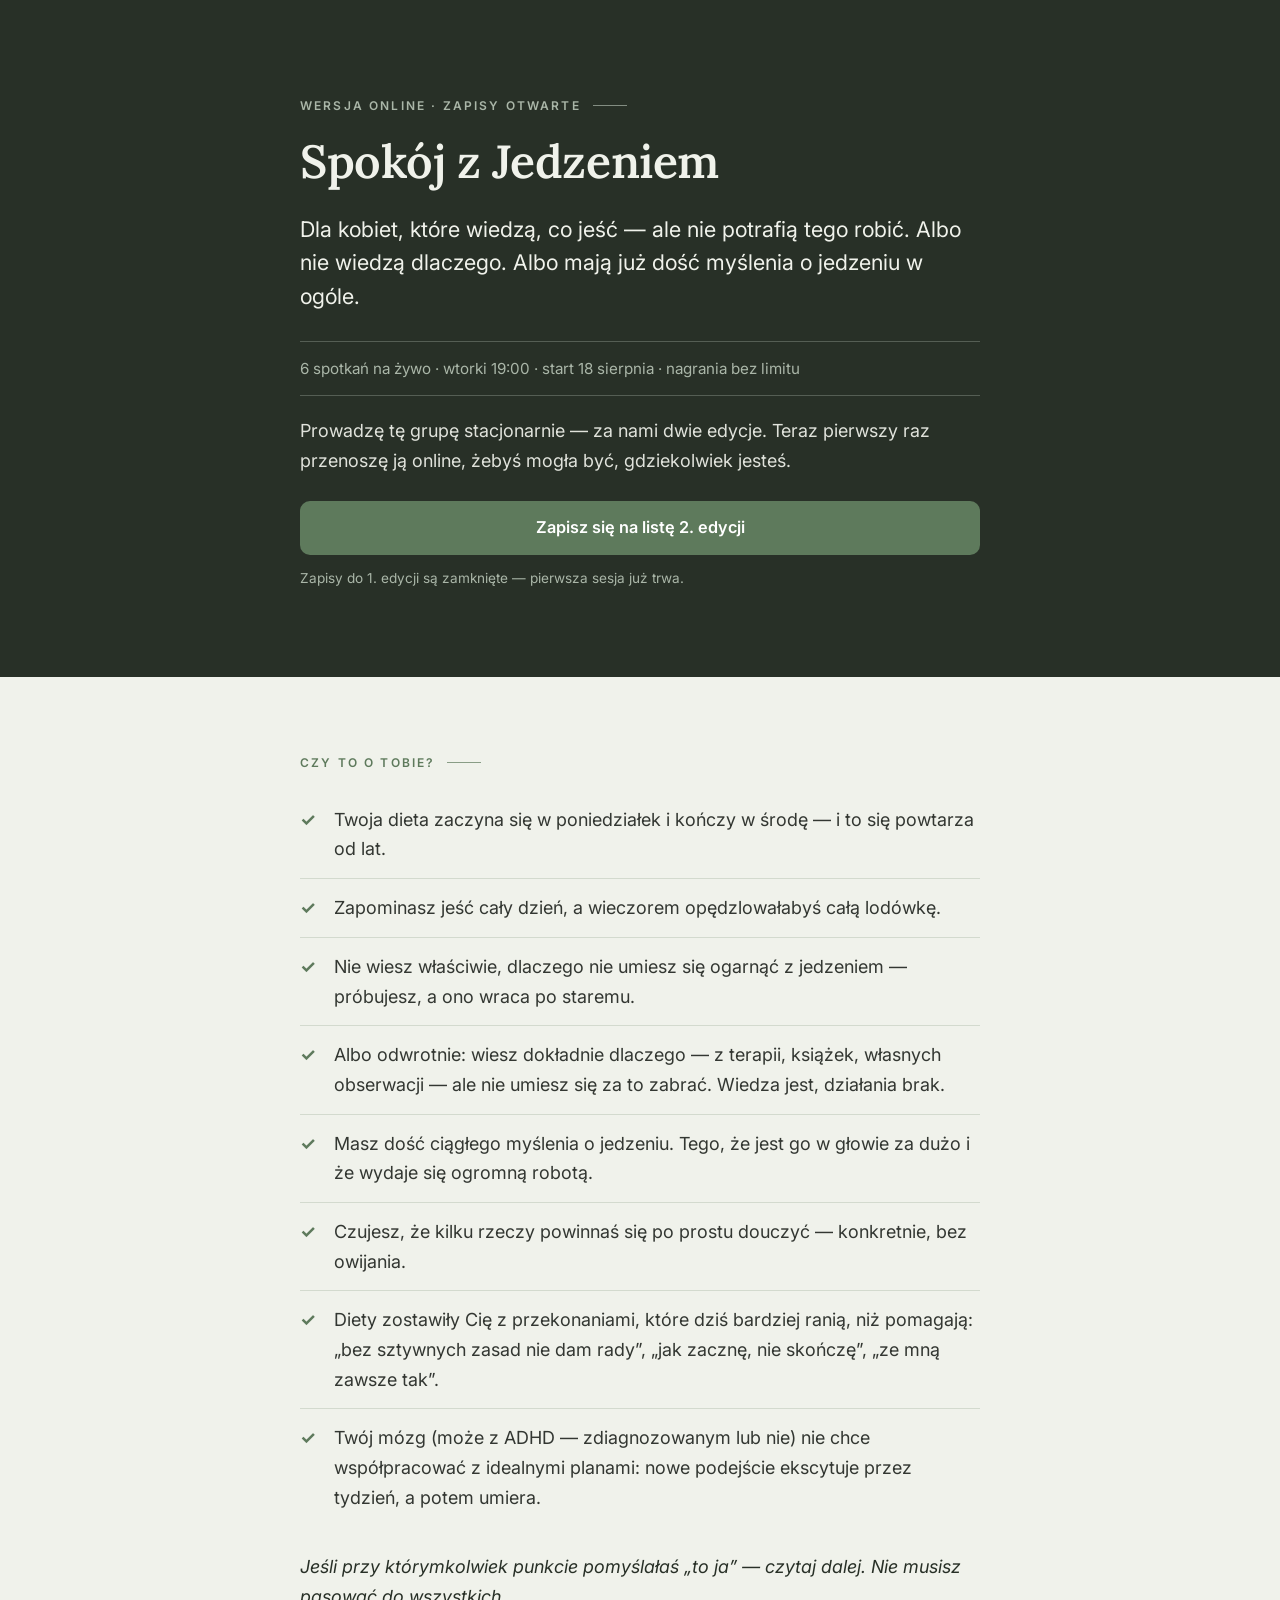
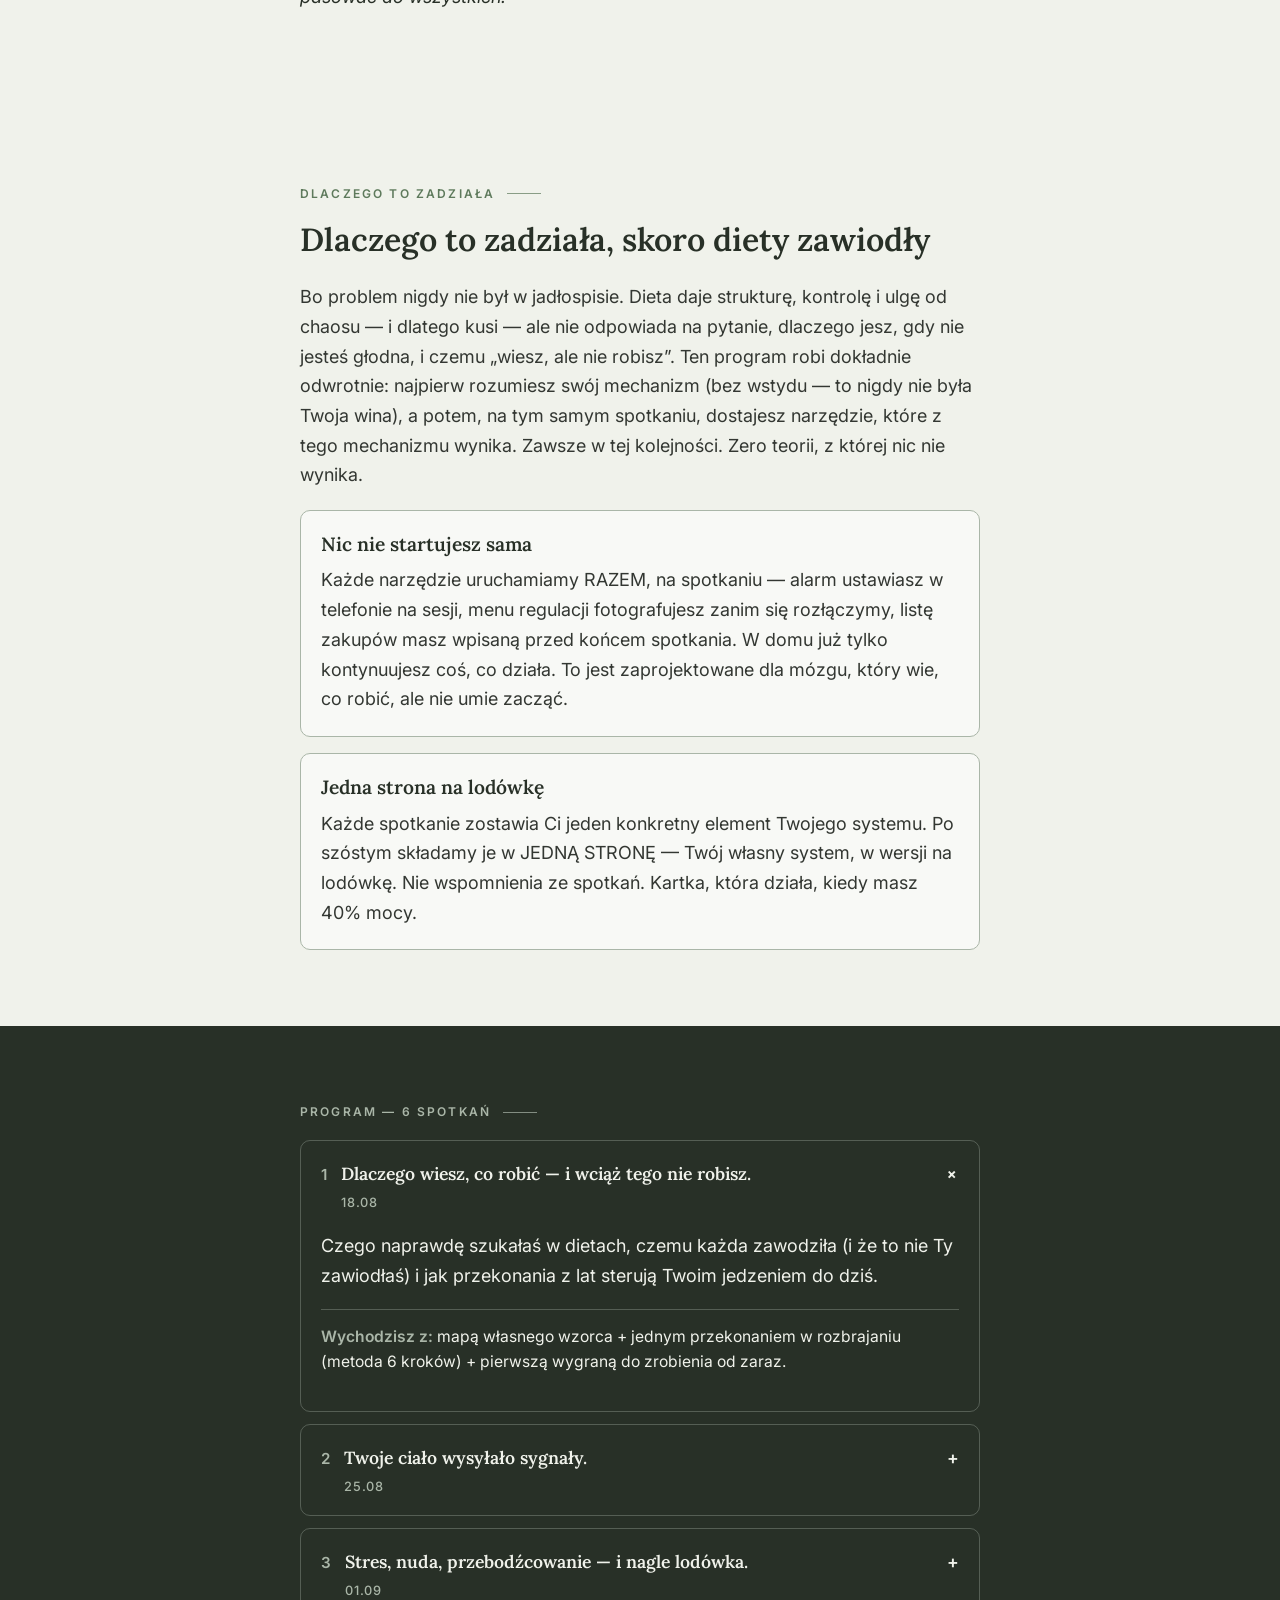
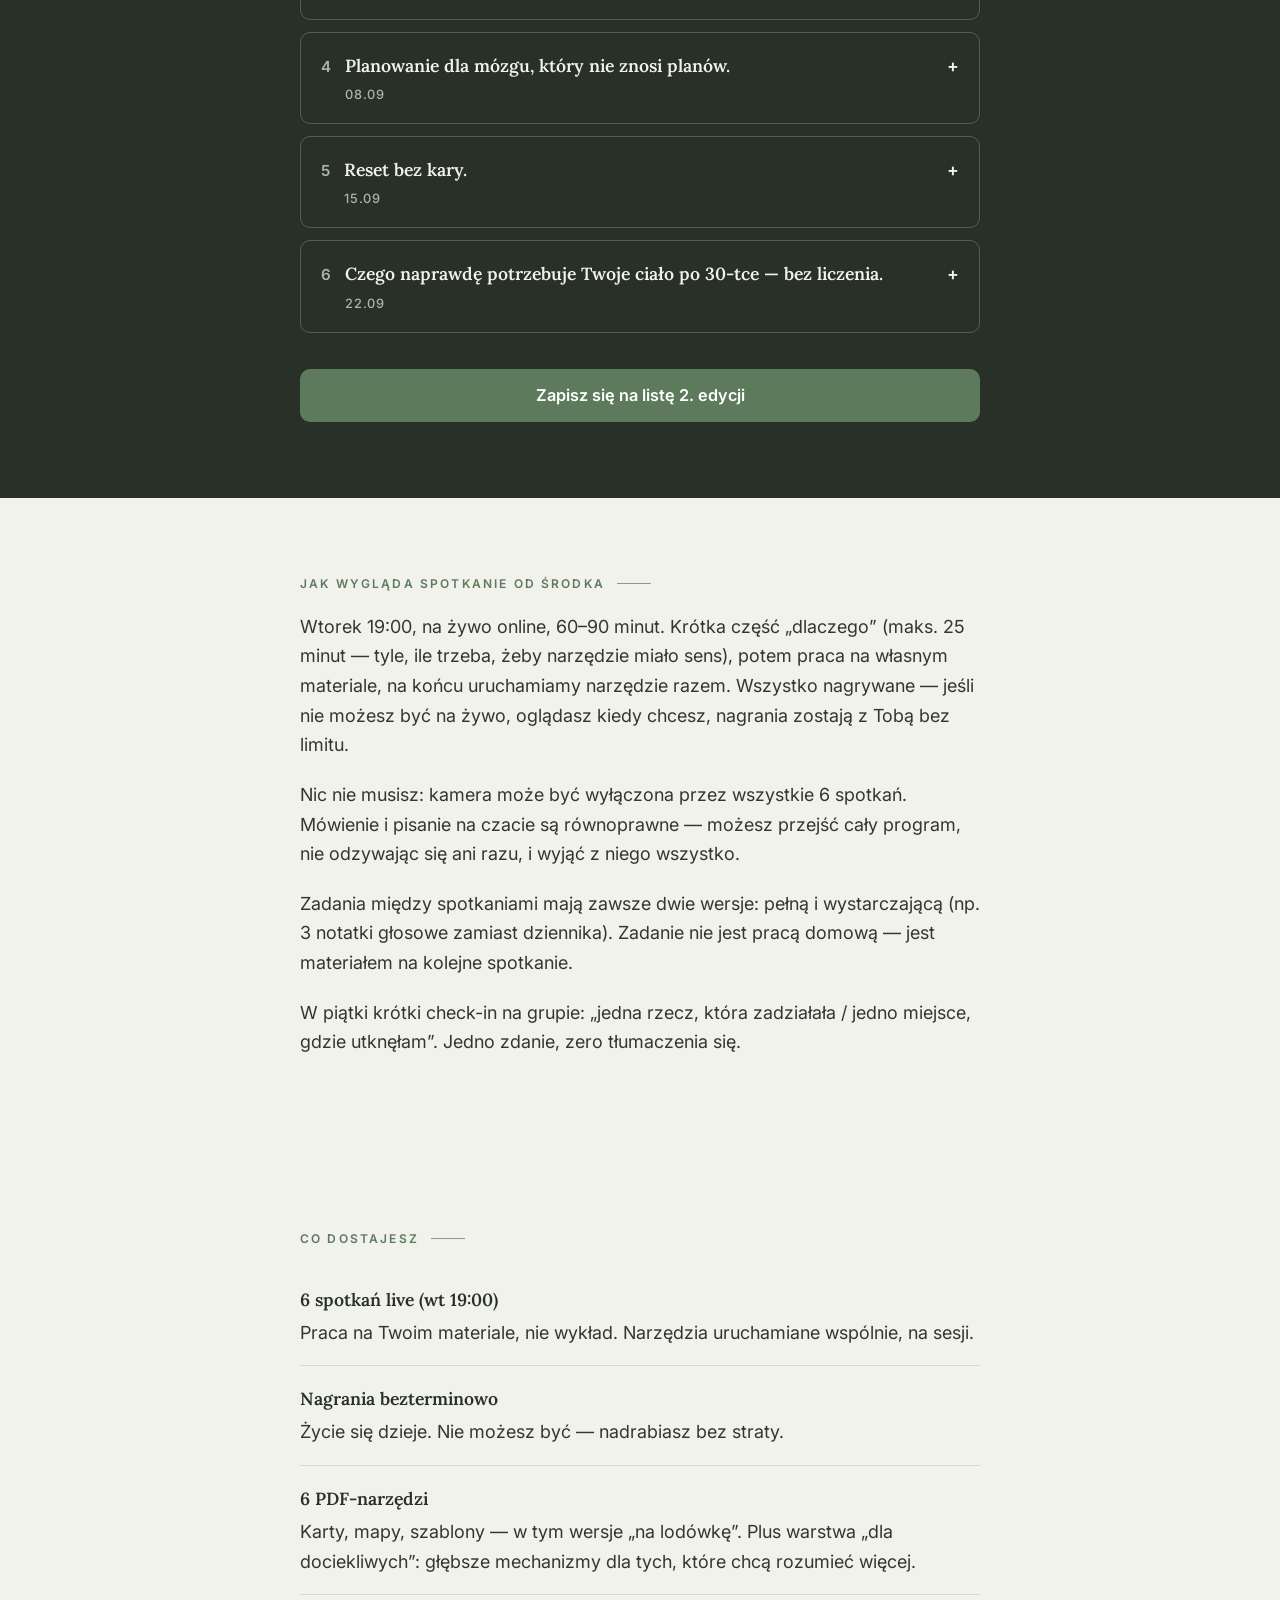
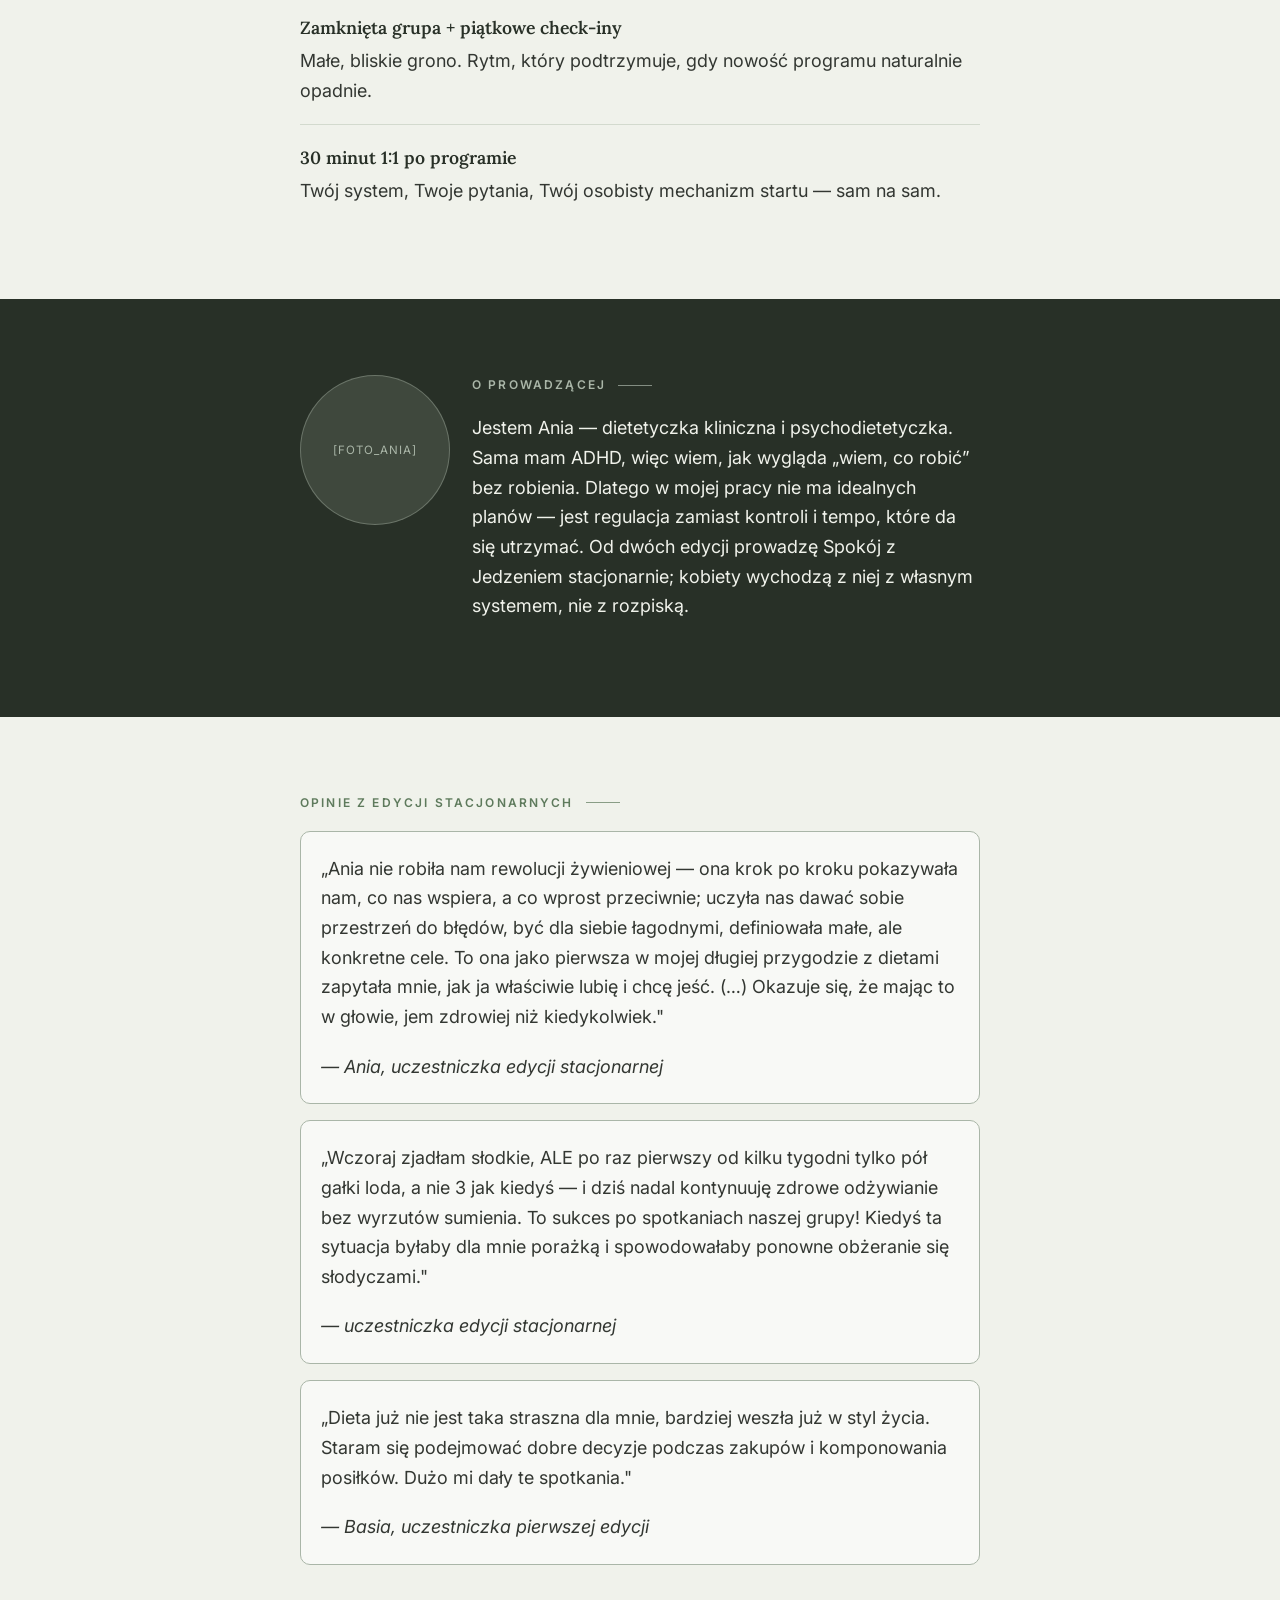
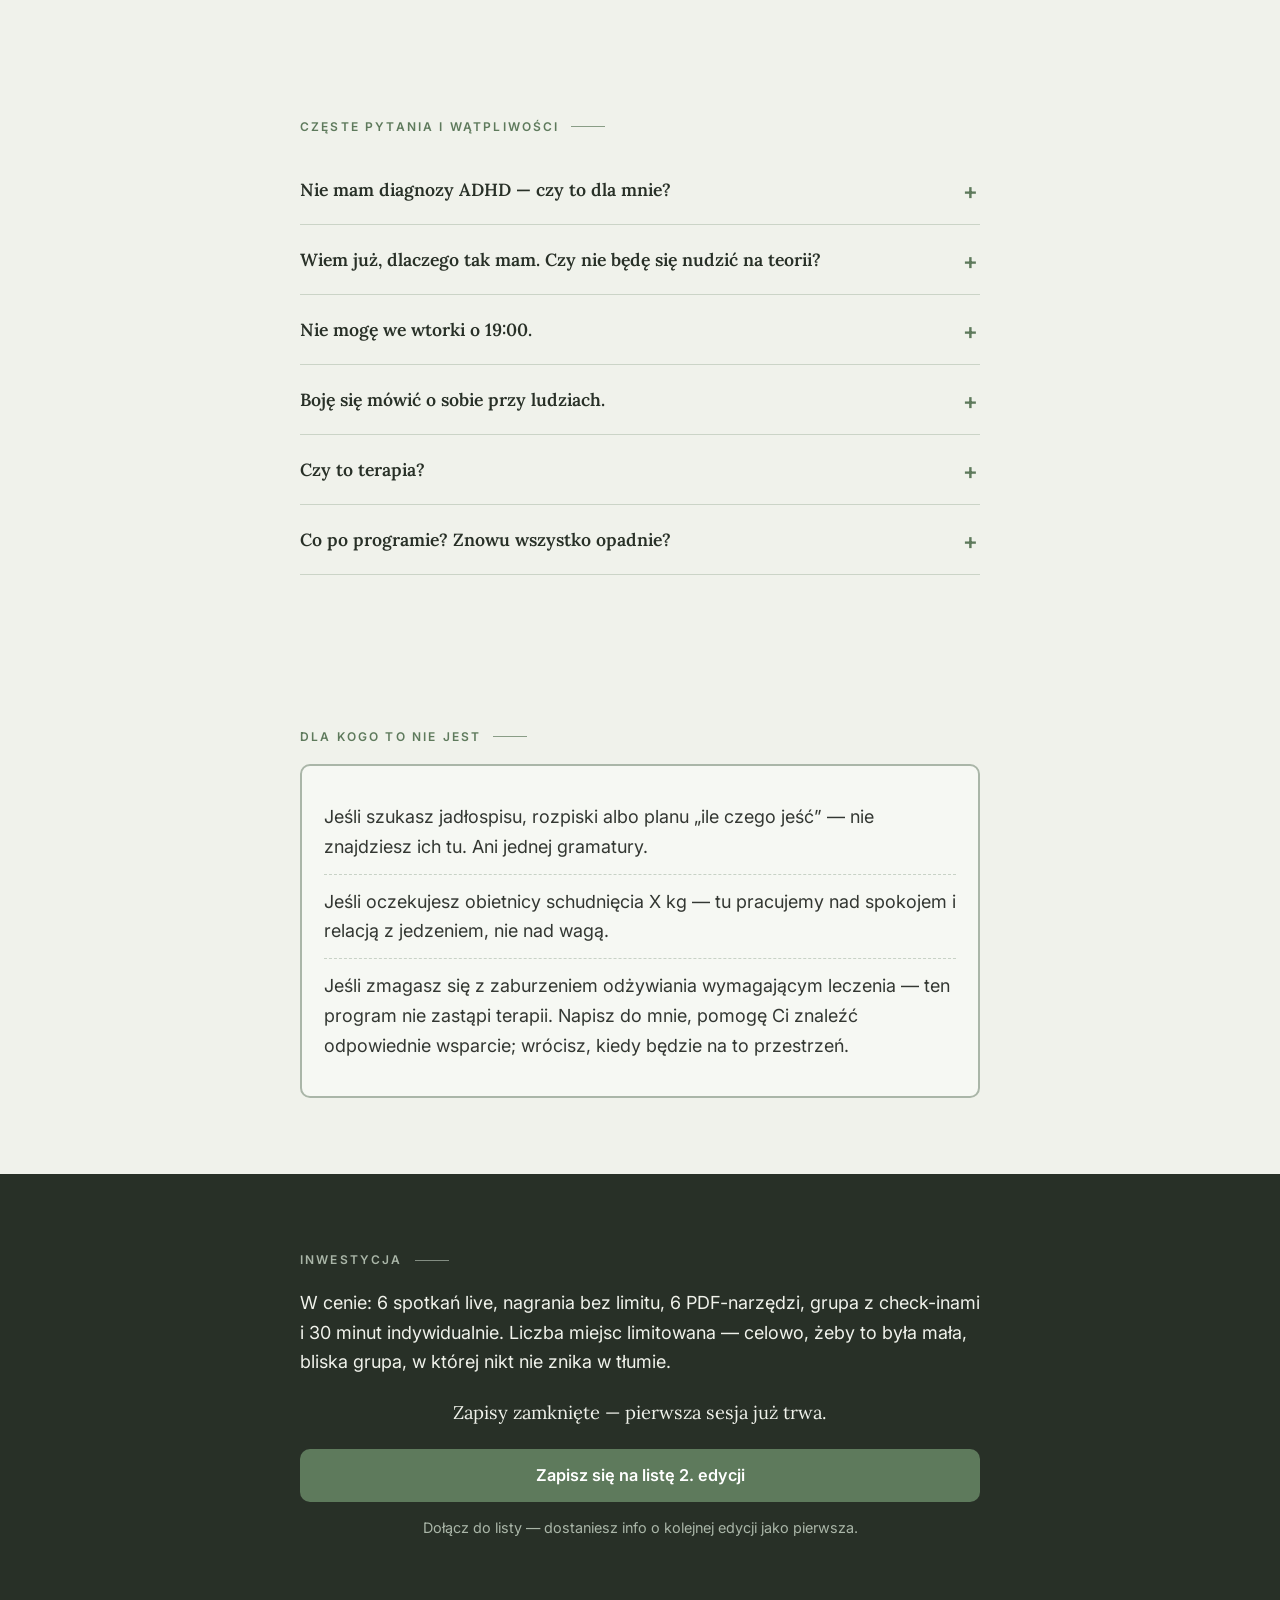
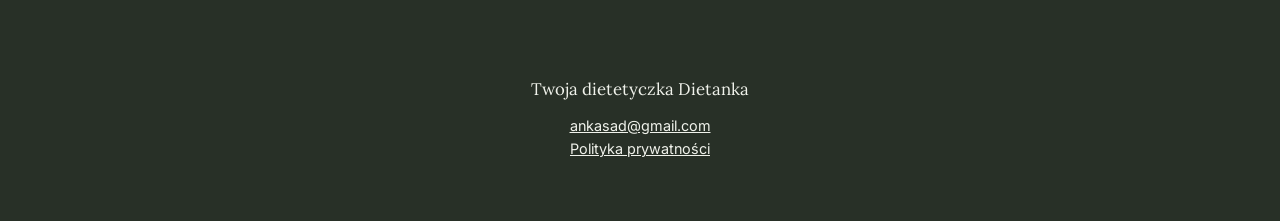
==== commit 6e43986d: "Add files via upload" ====
--- a/index.html
+++ b/index.html
@@ -11,7 +11,9 @@
 <meta property="og:locale" content="pl_PL">
 <meta property="og:title" content="Spokój z Jedzeniem — grupa online | Dietanka">
 <meta property="og:description" content="Dla kobiet, które wiedzą, co jeść — ale nie potrafią tego robić. 6 spotkań na żywo online, start 18 sierpnia.">
-<meta property="og:image" content="[OG_IMAGE]">
+<meta property="og:image" content="https://ankasad-gif.github.io/szj/assets/og.png">
+<meta property="og:image:width" content="1200">
+<meta property="og:image:height" content="630">
 
 <!-- [PIXEL] Meta Pixel — odkomentuj i uzupełu ID przed publikacją, jeśli potrzebny
 <script>
@@ -415,6 +417,10 @@
       </details>
 
     </div>
+
+    <div style="margin-top:36px">
+      <a class="btn btn--block" id="mid-btn" href="https://cart.easy.tools/checkout/45331335/spokoj-z-jedzeniem-edycja-online-start-1808">Rezerwuję miejsce — start 18.08</a>
+    </div>
   </div>
 </section>
 
@@ -455,12 +461,12 @@
 </section>
 
 <!-- 8. OPINIE (ukryte do czasu wstawienia treści) -->
-<section class="section section--paper is-hidden" id="opinie">
+<section class="section section--paper" id="opinie">
   <div class="wrap">
     <p class="kicker">Opinie z edycji stacjonarnych</p>
-    <div class="card"><p>[OPINIA_1]</p></div>
-    <div class="card"><p>[OPINIA_2]</p></div>
-    <div class="card"><p>[OPINIA_3]</p></div>
+    <div class="card"><p>„Ania nie robiła nam rewolucji żywieniowej — ona krok po kroku pokazywała nam, co nas wspiera, a co wprost przeciwnie; uczyła nas dawać sobie przestrzeń do błędów, być dla siebie łagodnymi, definiowała małe, ale konkretne cele. To ona jako pierwsza w mojej długiej przygodzie z dietami zapytała mnie, jak ja właściwie lubię i chcę jeść. (…) Okazuje się, że mając to w głowie, jem zdrowiej niż kiedykolwiek."</p><p><em>— Ania, uczestniczka edycji stacjonarnej</em></p></div>
+    <div class="card"><p>„Wczoraj zjadłam słodkie, ALE po raz pierwszy od kilku tygodni tylko pół gałki loda, a nie 3 jak kiedyś — i dziś nadal kontynuuję zdrowe odżywianie bez wyrzutów sumienia. To sukces po spotkaniach naszej grupy! Kiedyś ta sytuacja byłaby dla mnie porażką i spowodowałaby ponowne obżeranie się słodyczami."</p><p><em>— uczestniczka edycji stacjonarnej</em></p></div>
+    <div class="card"><p>„Dieta już nie jest taka straszna dla mnie, bardziej weszła już w styl życia. Staram się podejmować dobre decyzje podczas zakupów i komponowania posiłków. Dużo mi dały te spotkania."</p><p><em>— Basia, uczestniczka pierwszej edycji</em></p></div>
   </div>
 </section>
 
@@ -522,7 +528,7 @@
 <section class="section section--dark" id="zapis">
   <div class="wrap">
     <p class="kicker">Inwestycja</p>
-    <p>W cenie: 6 spotkań live, nagrania bez limitu, 6 PDF-narzędzi, grupa z check-inami i 30 minut indywidualnie. Liczba miejsc ograniczona celowo — mała, bliska grupa. Zostało <span id="miejsca">[X]</span> miejsc.</p>
+    <p>W cenie: 6 spotkań live, nagrania bez limitu, 6 PDF-narzędzi, grupa z check-inami i 30 minut indywidualnie. Liczba miejsc limitowana — celowo, żeby to była mała, bliska grupa, w której nikt nie znika w tłumie.</p>
 
     <!-- komunikat o zamknięciu zapisów (faza po 18.08) -->
     <p class="closed-msg is-hidden" id="closed-msg">Zapisy zamknięte — pierwsza sesja już trwa.</p>
@@ -530,9 +536,9 @@
     <!-- blok ceny (faza sprzedaży) -->
     <div id="sale-block">
       <div class="price-box">
-        <span class="price-old" id="price-old">800 zł</span>
+        <span class="price-old is-hidden" id="price-old"></span>
         <span class="price-now" id="price-now">650 zł</span>
-        <p class="price-note" id="price-note">cena dla zapisanych do 24.07</p>
+        <p class="price-note" id="price-note">cena early bird do 24.07 · od 25.07: 800 zł</p>
         <p class="eb-counter is-hidden" id="eb-counter"></p>
       </div>
       <p>Startujemy 18 sierpnia, wtorki 19:00. Cena 650 zł do 24 lipca, potem 800 zł. Miejsc jest tyle, żeby nikt nie zginął w tłumie — jak znikną, zapisy się zamykają. Jeśli doczytałaś dotąd i coś w Tobie mówi „to o mnie” — to jest ten moment.</p>
@@ -568,11 +574,12 @@
   /* ============================================================
      KONFIGURACJA — podmień tutaj przed publikacją
      ============================================================ */
-  var SEATS        = "20";               // liczba wolnych miejsc (limit z EasyCart)
+  var SEATS        = "";                 // nieużywane — liczba miejsc zdjęta ze strony (limit pilnuje EasyCart)
   var LINK_EASYCART = "https://cart.easy.tools/checkout/45331335/spokoj-z-jedzeniem-edycja-online-start-1808"; // link do koszyka (faza sprzedaży)
   var LINK_LISTA   = "https://spokoj.subscribepage.io";     // lista zainteresowanych 2. edycją (po zamknięciu)
 
   /* Granice faz w czasie Europe/Warsaw (lato = CEST, UTC+2) */
+  var LIST_END     = Date.UTC(2026, 6, 15, 21, 59, 59); // 15.07.2026 23:59:59 CEST — cena 550 zł dla listy
   var EB_END       = Date.UTC(2026, 6, 24, 21, 59, 59); // 24.07.2026 23:59:59 CEST
   var CLOSED_START = Date.UTC(2026, 7, 17, 22, 0, 0);   // 18.08.2026 00:00 CEST
   var DAY_MS = 86400000;
@@ -598,13 +605,30 @@
   var priceNote    = document.getElementById("price-note");
   var ebCounter    = document.getElementById("eb-counter");
   var finalCta     = document.querySelector(".final-cta");
-
-  if (now <= EB_END) {
-    /* ---------- FAZA: EARLY BIRD (650 zł do 24.07) ---------- */
-    priceOld.textContent  = "800 zł";
+  var midBtn       = document.getElementById("mid-btn");
+
+  if (now <= LIST_END) {
+    /* ---------- FAZA: CENA DLA LISTY (550 zł do 15.07 23:59) ---------- */
+    hide(priceOld);
+    priceNow.textContent  = "550 zł";
+    priceNote.textContent = "cena dla zapisanych na listę · do 15.07 · od 16.07: 650 zł · od 25.07: 800 zł";
+    hide(ebCounter);
+
+    if (heroBtn){
+      heroBtn.innerHTML = 'Zapisuję się — <span class="hero-btn-price">550 zł</span> do 15.07';
+      heroBtn.href = LINK_EASYCART;
+    }
+    if (heroPriceHint) heroPriceHint.textContent = "Cena dla zapisanych na listę — do 15.07. Od 16.07: 650 zł, od 25.07: 800 zł.";
+    if (stickyBtn){ stickyBtn.textContent = "Zapisuję się — 550 zł"; stickyBtn.href = LINK_EASYCART; }
+    if (finalBtn){ finalBtn.textContent = "Kup teraz"; finalBtn.href = LINK_EASYCART; }
+
+  } else if (now <= EB_END) {
+    /* ---------- FAZA: EARLY BIRD (650 zł do 24.07) ----------
+       Bez przekreślania 800 zł: to cena przyszła, nie obniżka —
+       przekreślenie ceny nigdy niestosowanej może wprowadzać w błąd. */
+    hide(priceOld);
     priceNow.textContent  = "650 zł";
-    priceNote.textContent = "cena dla zapisanych do 24.07";
-    show(priceOld);
+    priceNote.textContent = "cena early bird do 24.07 · od 25.07: 800 zł";
 
     var daysLeft = Math.ceil((EB_END - now) / DAY_MS);
     if (daysLeft < 1) daysLeft = 1;
@@ -616,7 +640,7 @@
       heroBtn.innerHTML = 'Zapisuję się — <span class="hero-btn-price">650 zł</span> do 24.07';
       heroBtn.href = LINK_EASYCART;
     }
-    if (heroPriceHint) heroPriceHint.textContent = "Cena early bird — obowiązuje do 24 lipca.";
+    if (heroPriceHint) heroPriceHint.textContent = "Cena early bird — do 24 lipca. Od 25 lipca: 800 zł.";
     if (stickyBtn){ stickyBtn.textContent = "Zapisuję się — 650 zł"; stickyBtn.href = LINK_EASYCART; }
     if (finalBtn){ finalBtn.textContent = "Kup teraz"; finalBtn.href = LINK_EASYCART; }
 
@@ -647,6 +671,7 @@
     }
     if (heroPriceHint) heroPriceHint.textContent = "Zapisy do 1. edycji są zamknięte — pierwsza sesja już trwa.";
     if (stickyBtn){ stickyBtn.textContent = "Lista 2. edycji"; stickyBtn.href = LINK_LISTA; }
+    if (midBtn){ midBtn.textContent = "Zapisz się na listę 2. edycji"; midBtn.href = LINK_LISTA; }
     if (finalBtn){ finalBtn.textContent = "Zapisz się na listę 2. edycji"; finalBtn.href = LINK_LISTA; }
     var seatsNote = finalCta ? finalCta.querySelector(".seats-note") : null;
     if (seatsNote) seatsNote.textContent = "Dołącz do listy — dostaniesz info o kolejnej edycji jako pierwsza.";
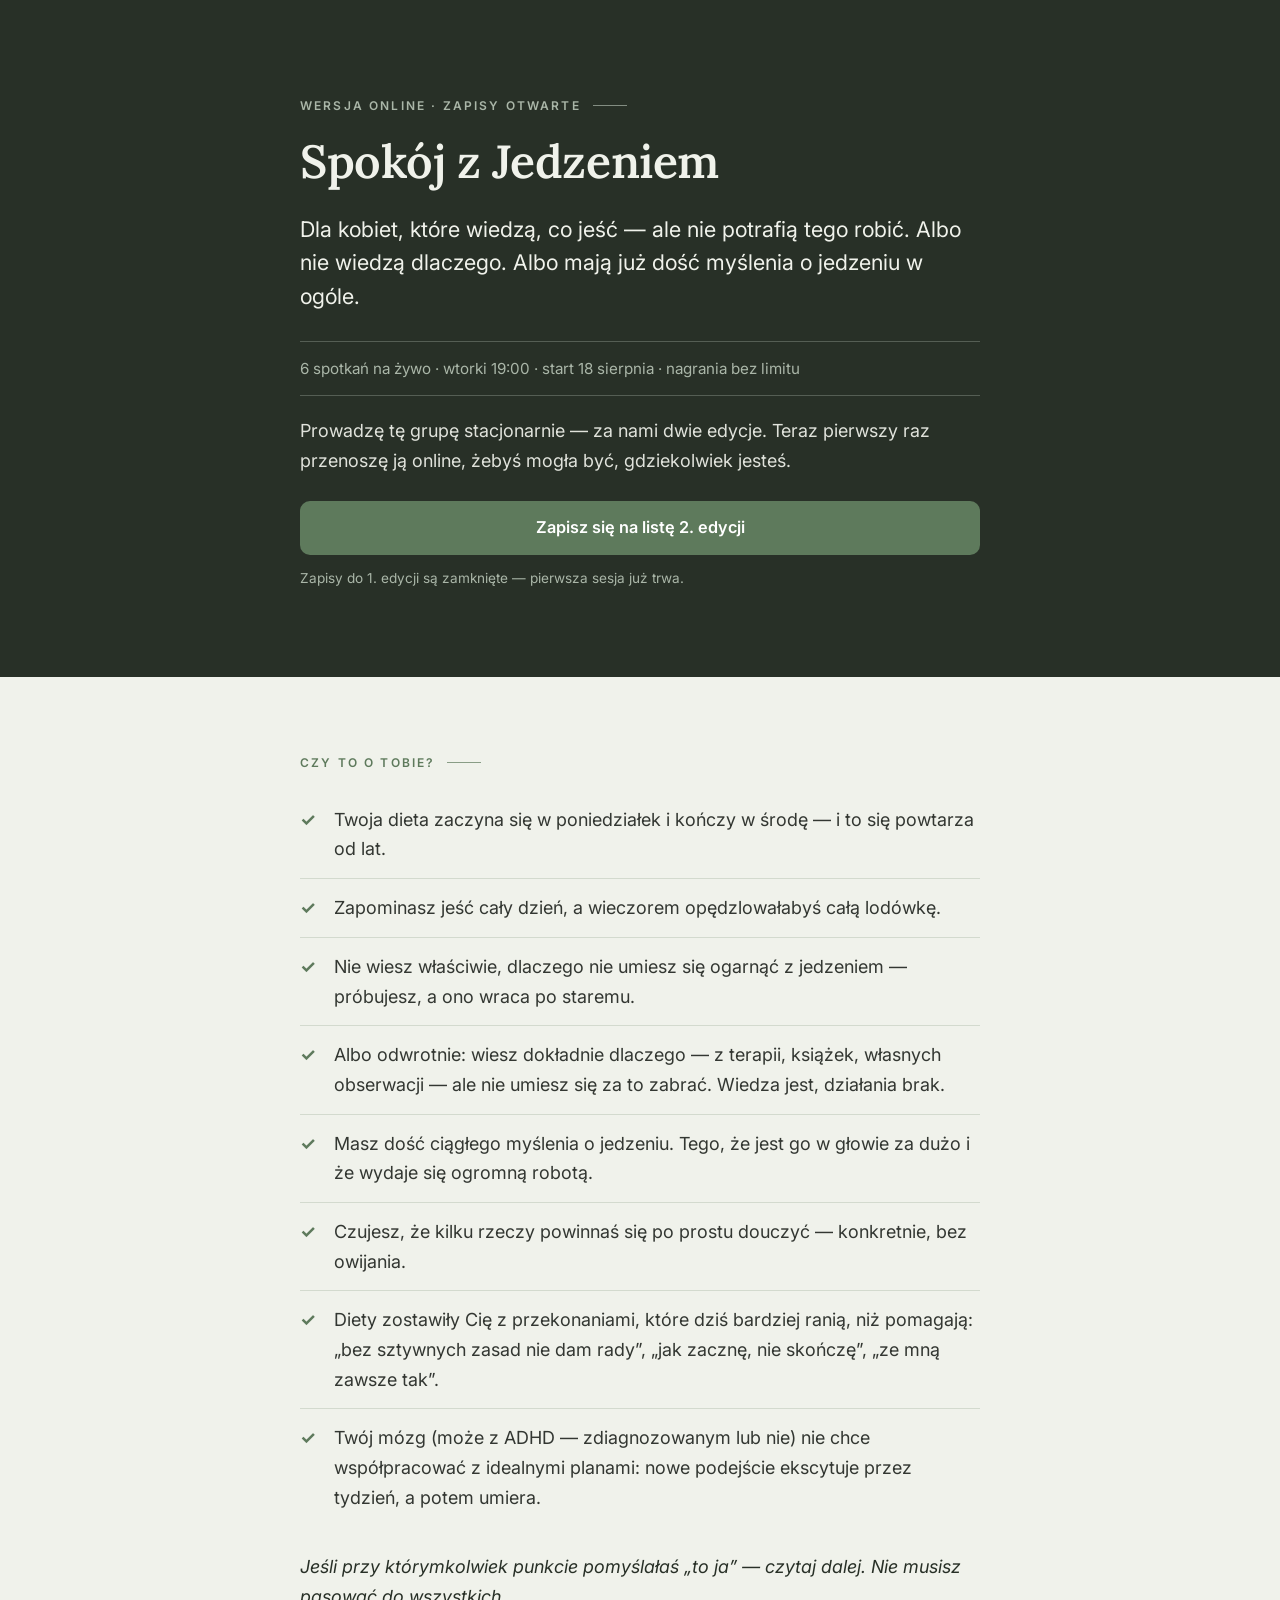
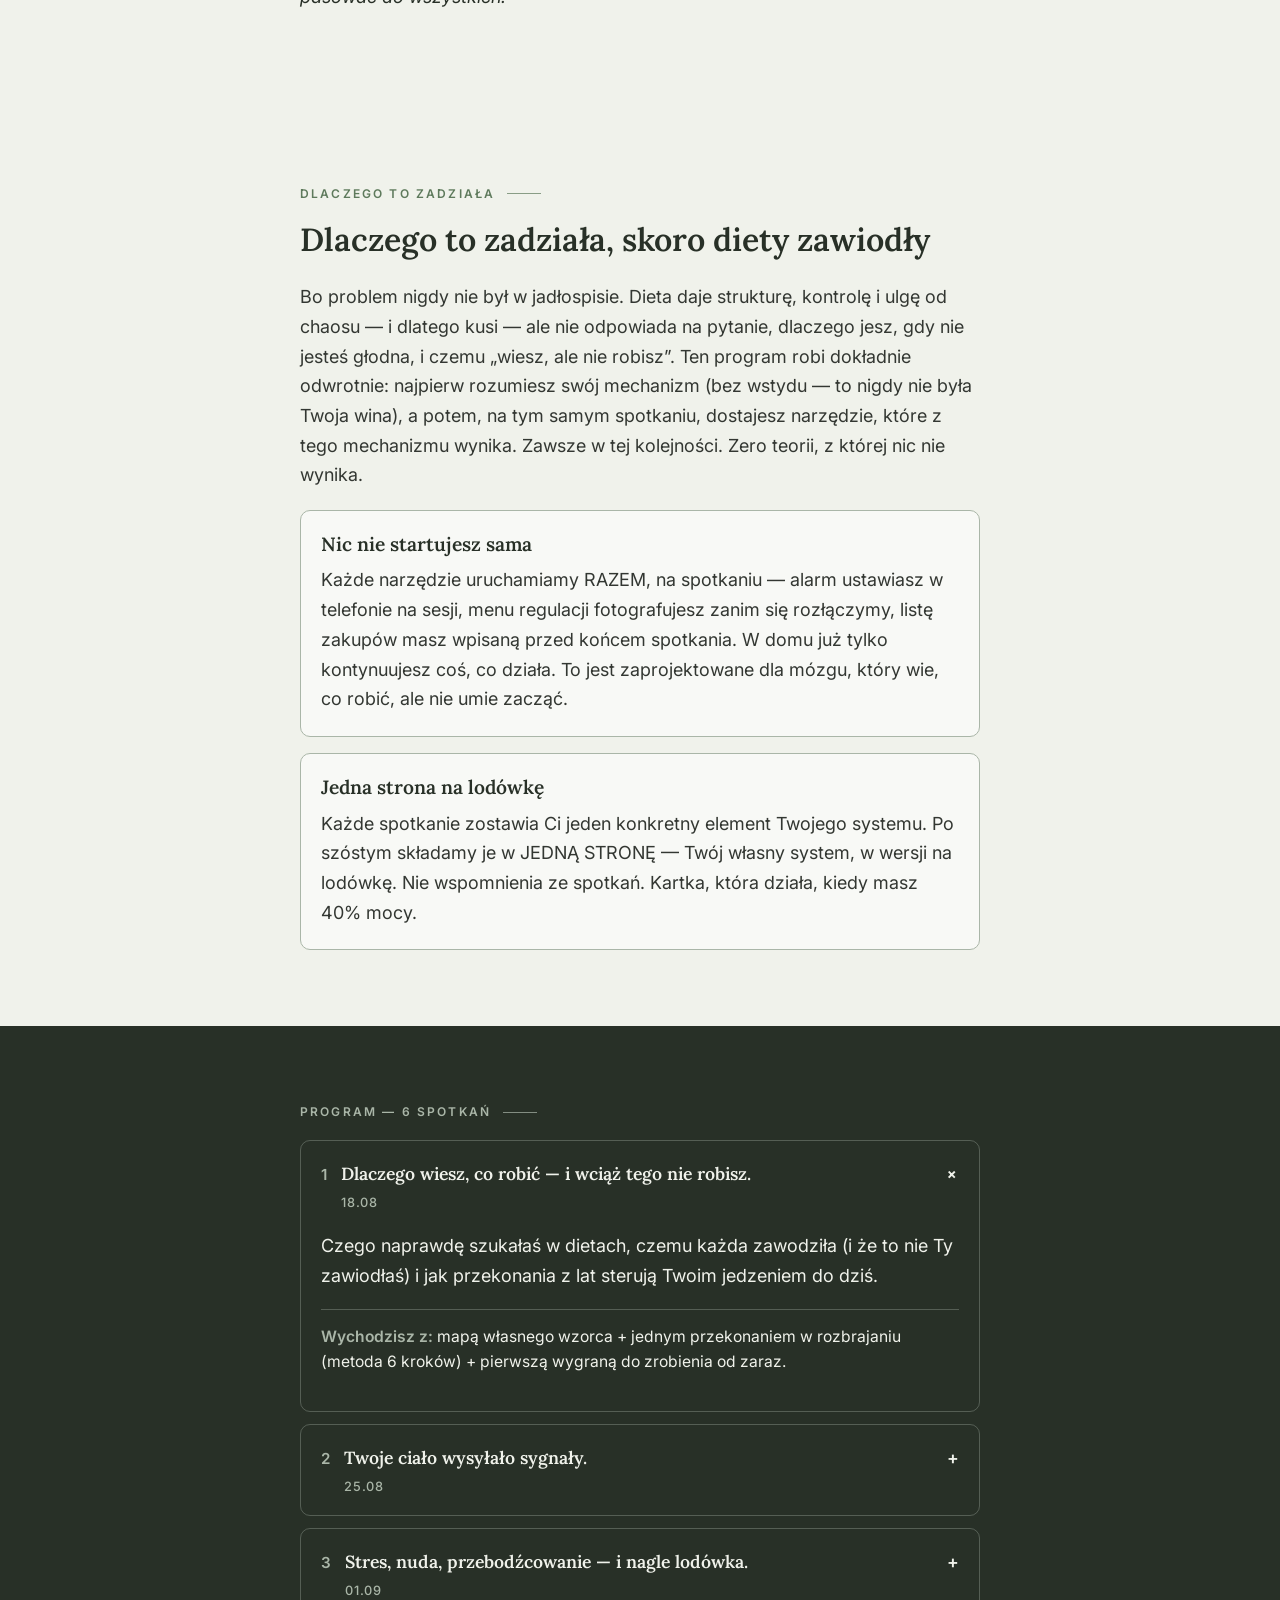
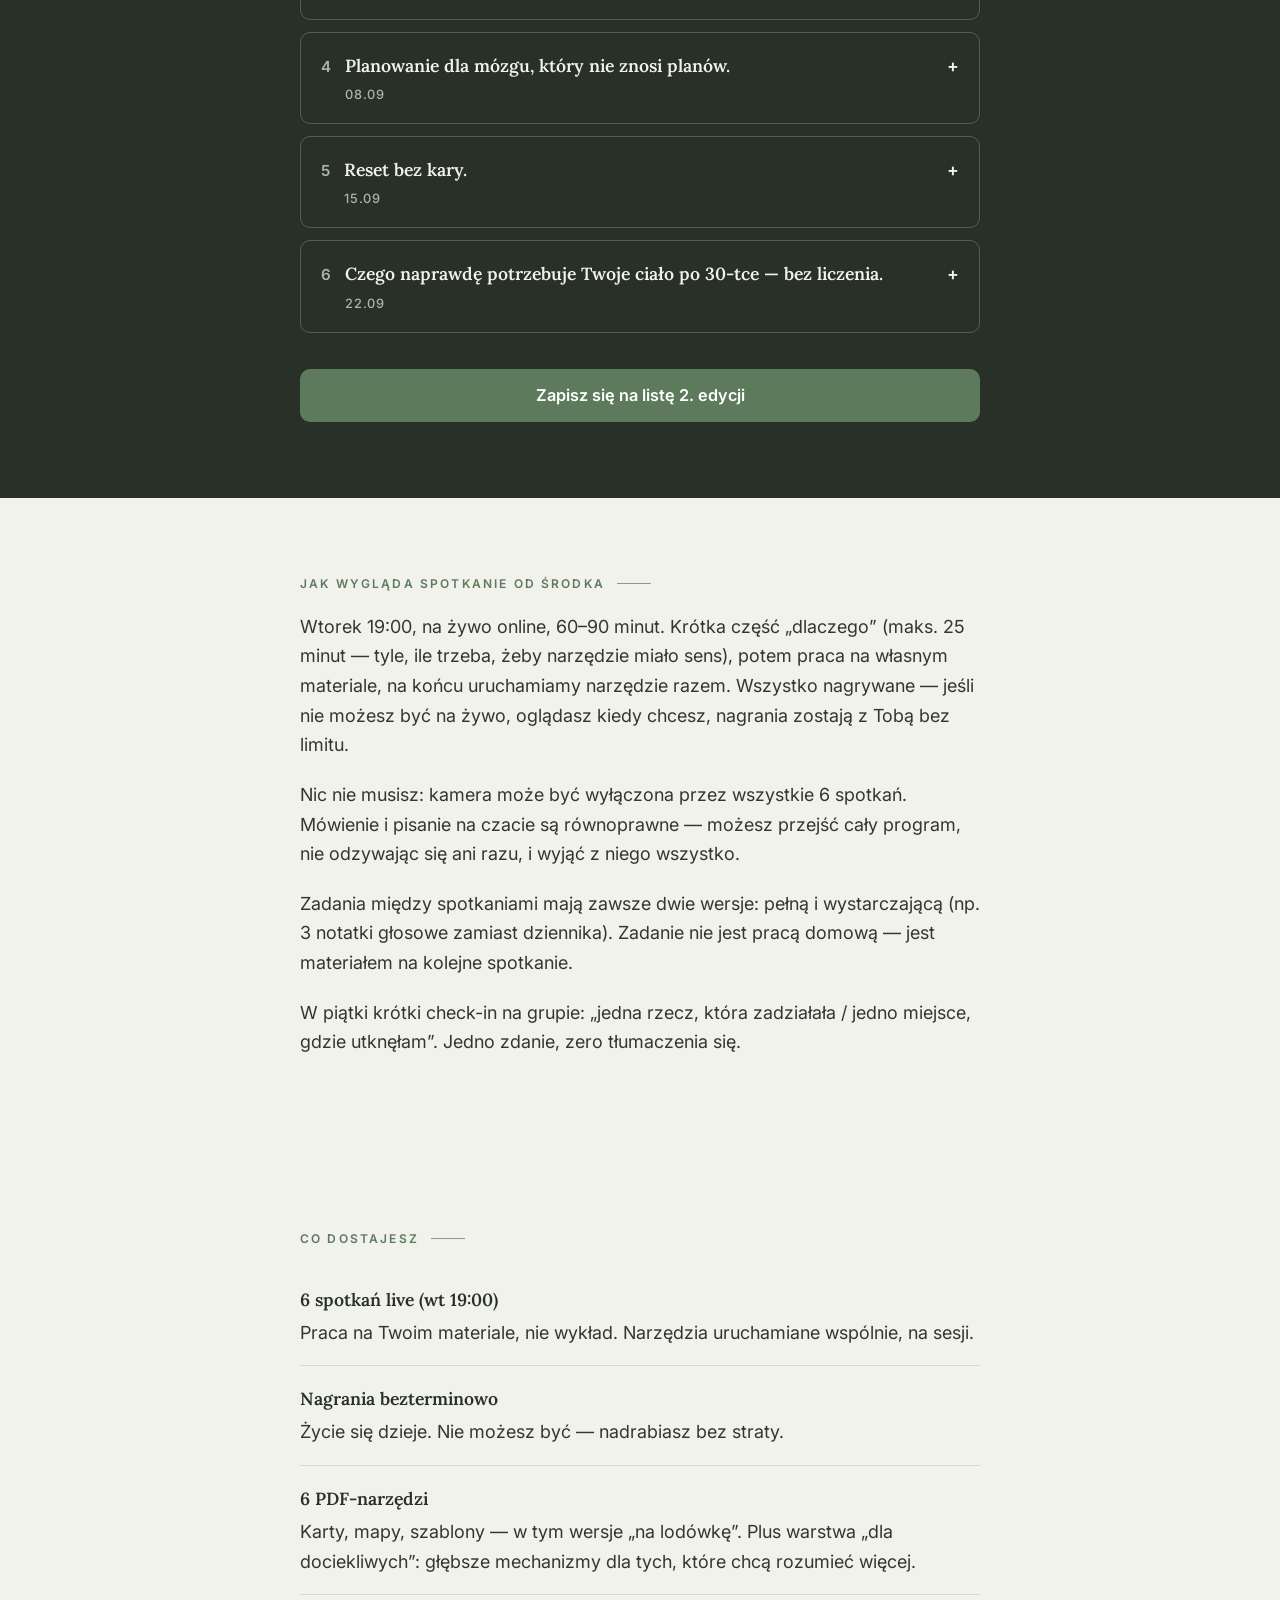
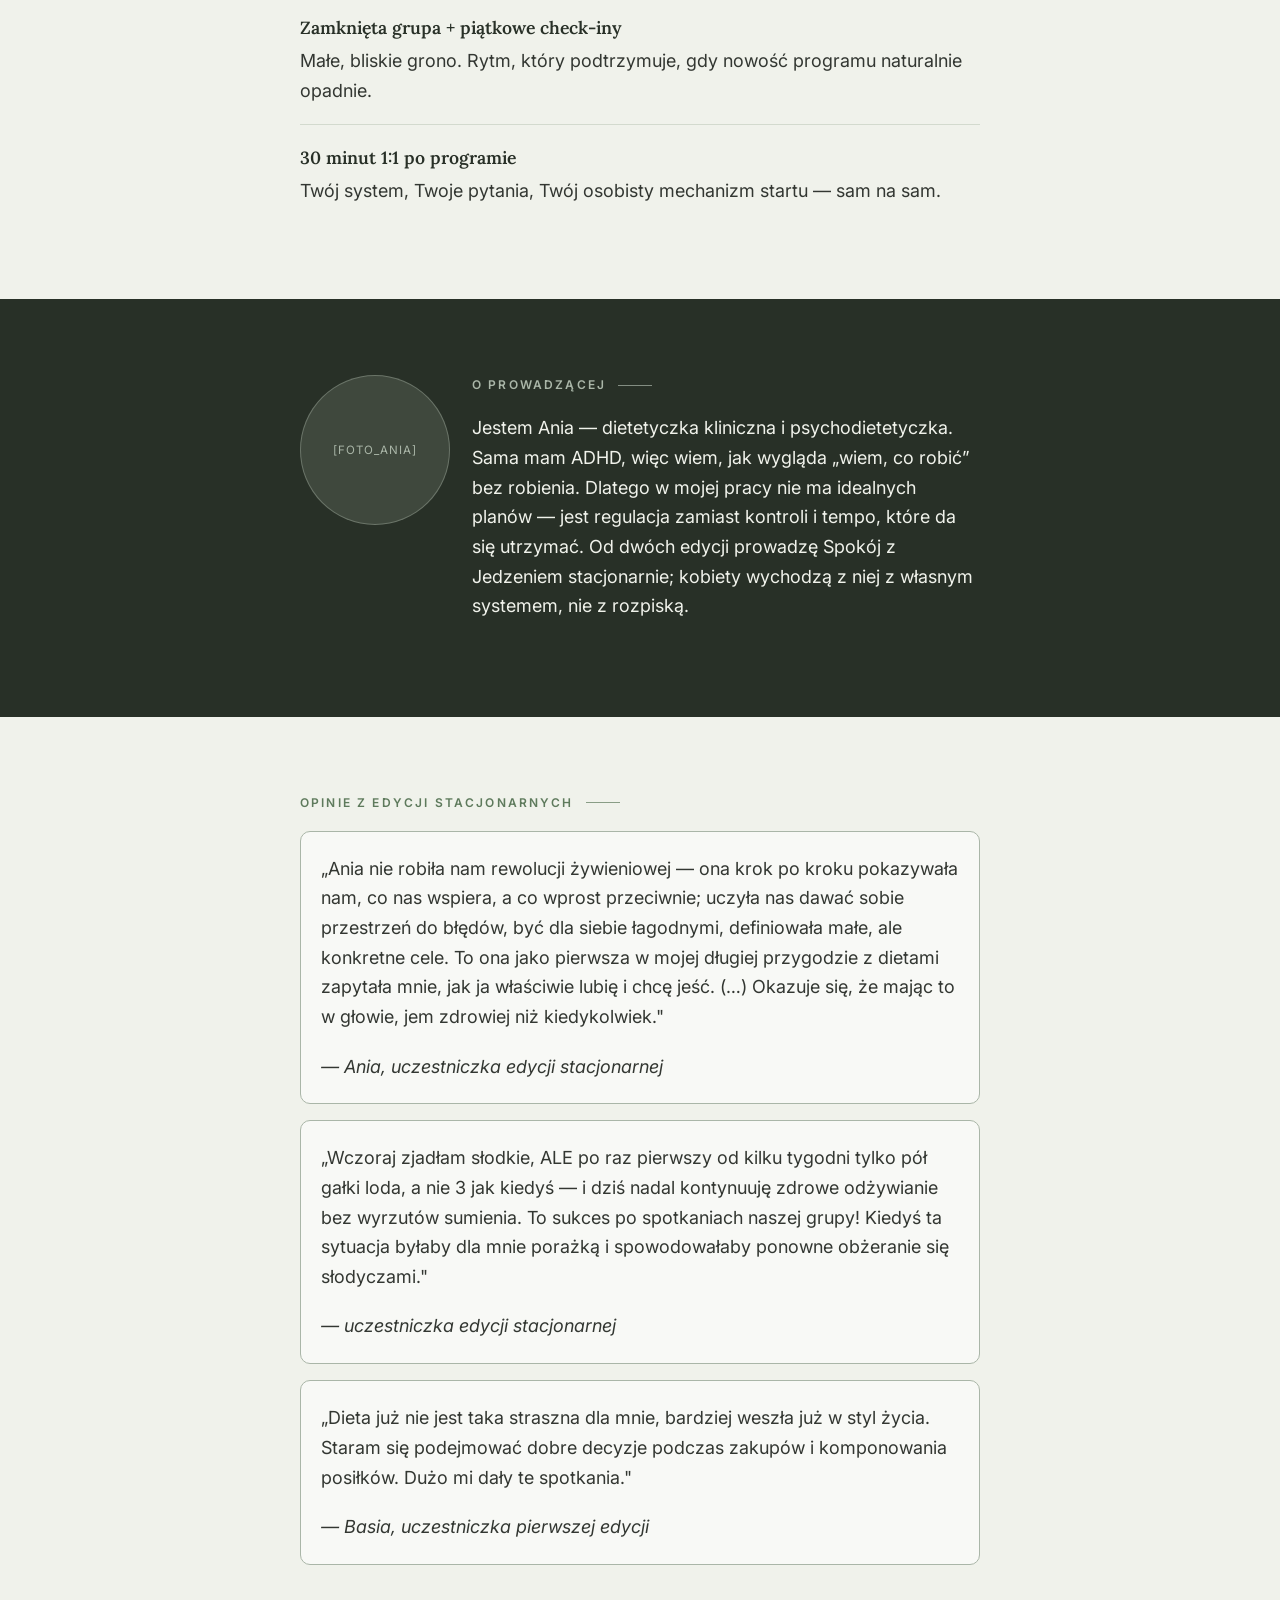
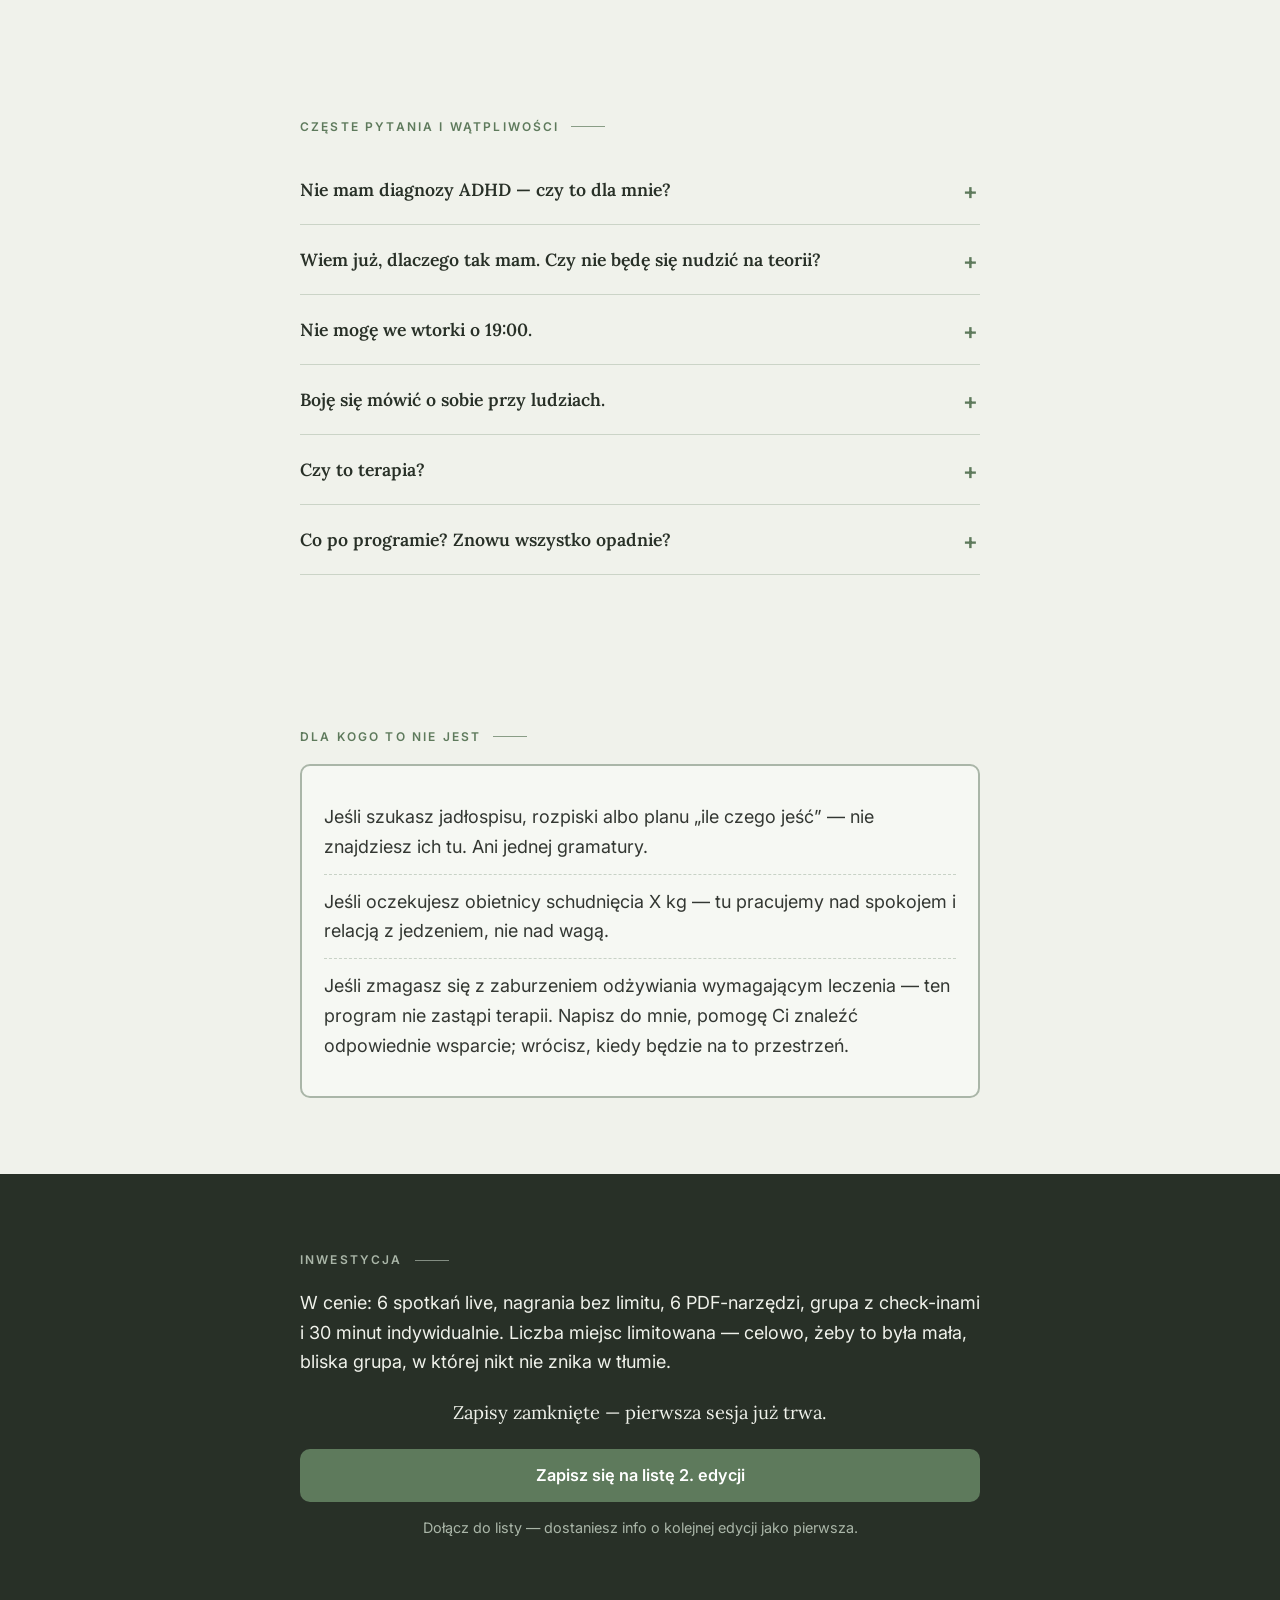
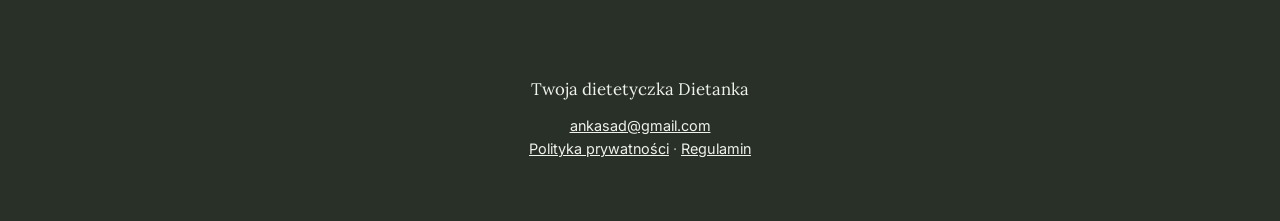
==== commit 95c7922f: "Add files via upload" ====
--- a/index.html
+++ b/index.html
@@ -557,7 +557,7 @@
     <p class="brand">Twoja dietetyczka Dietanka</p>
     <p>
       <a href="mailto:ankasad@gmail.com">ankasad@gmail.com</a><br>
-      <a href="polityka.html">Polityka prywatności</a>
+      <a href="https://app.easy.tools/policies/45331335">Polityka prywatności</a> · <a href="https://app.easy.tools/terms/45331335">Regulamin</a>
     </p>
   </div>
 </footer>
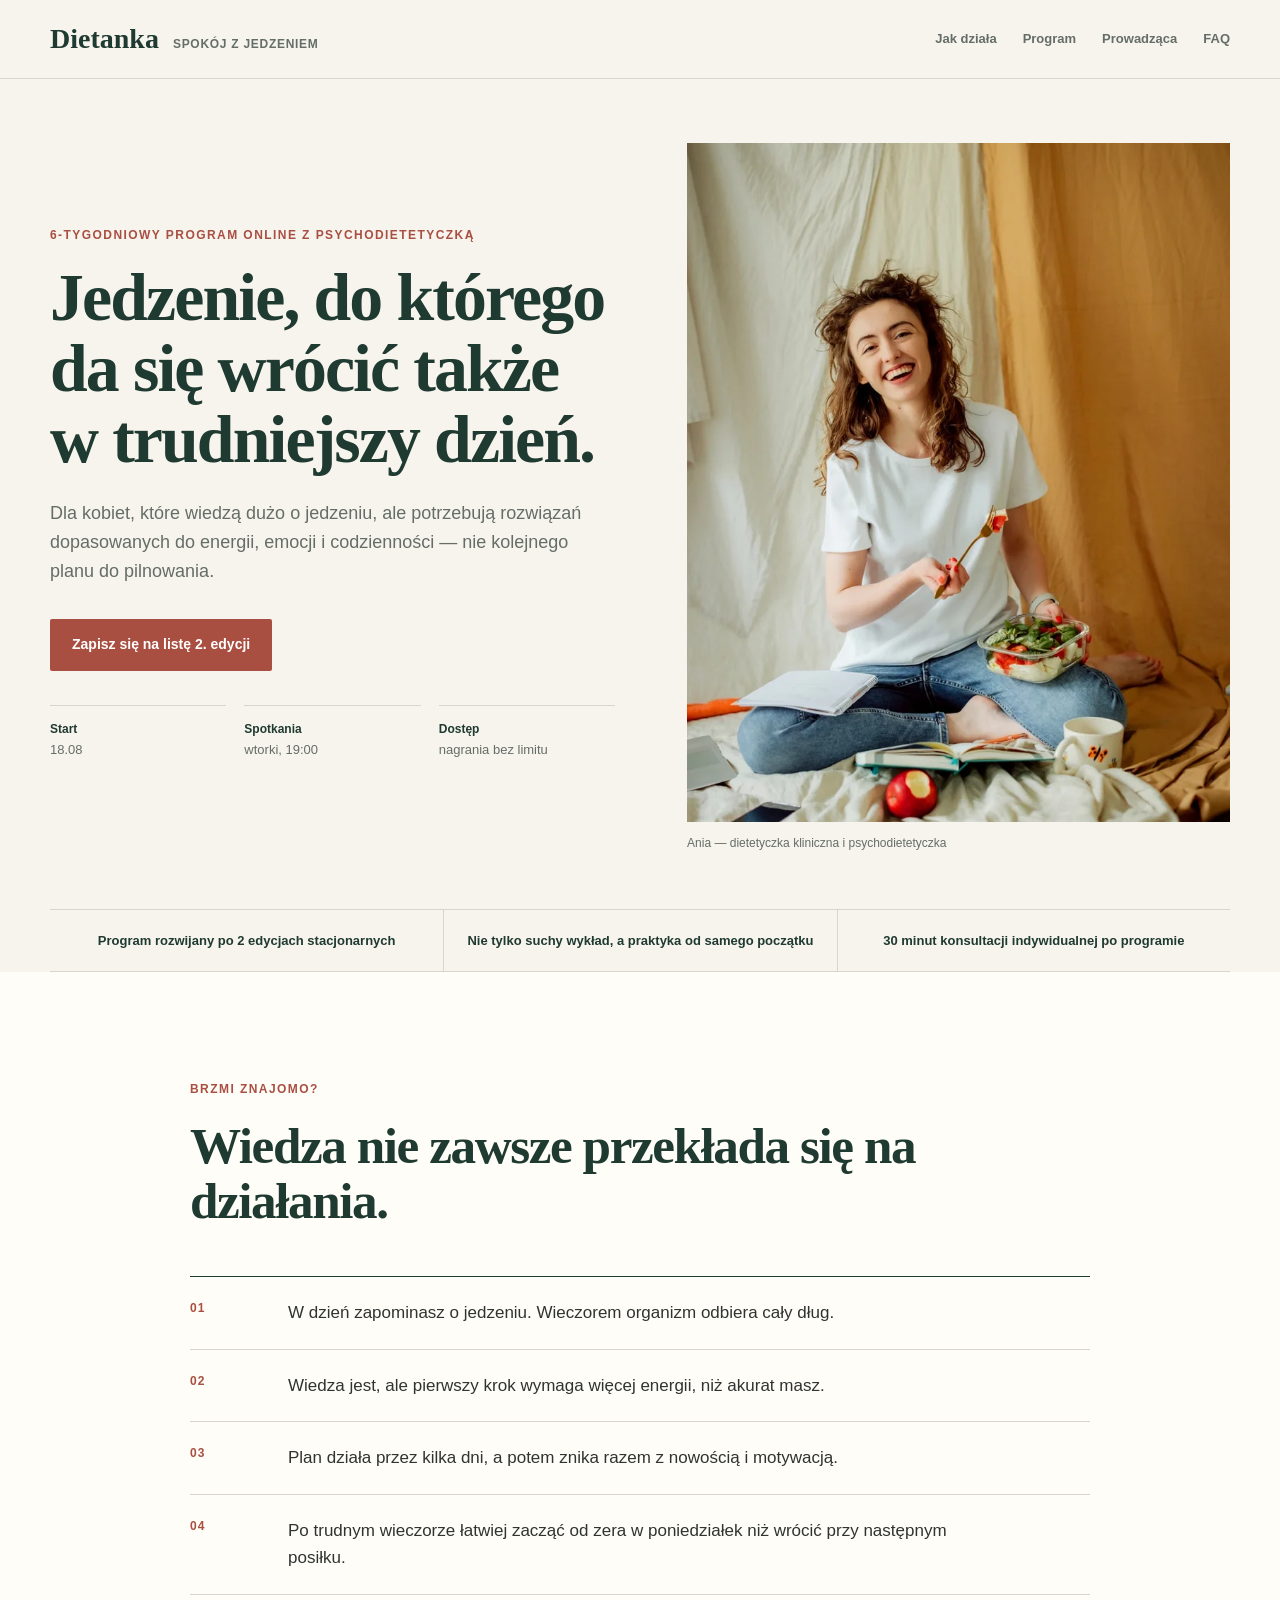
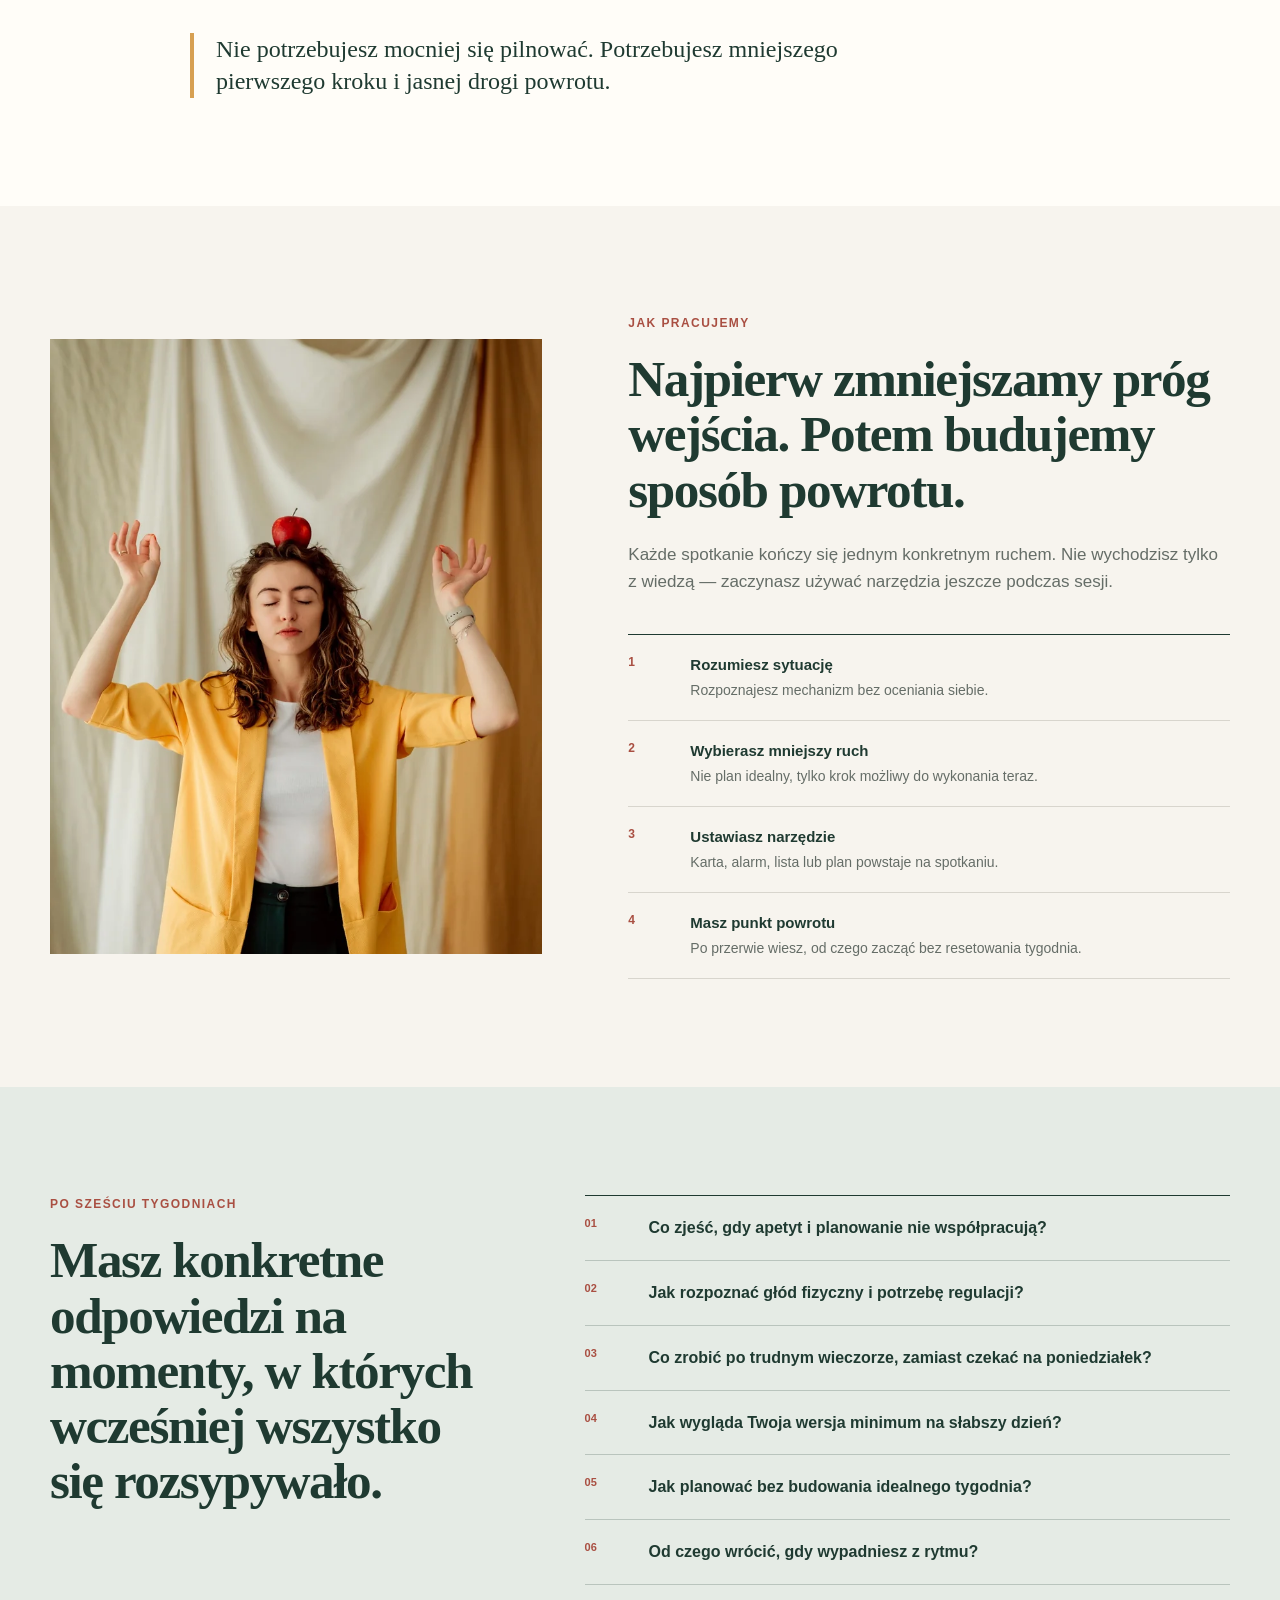
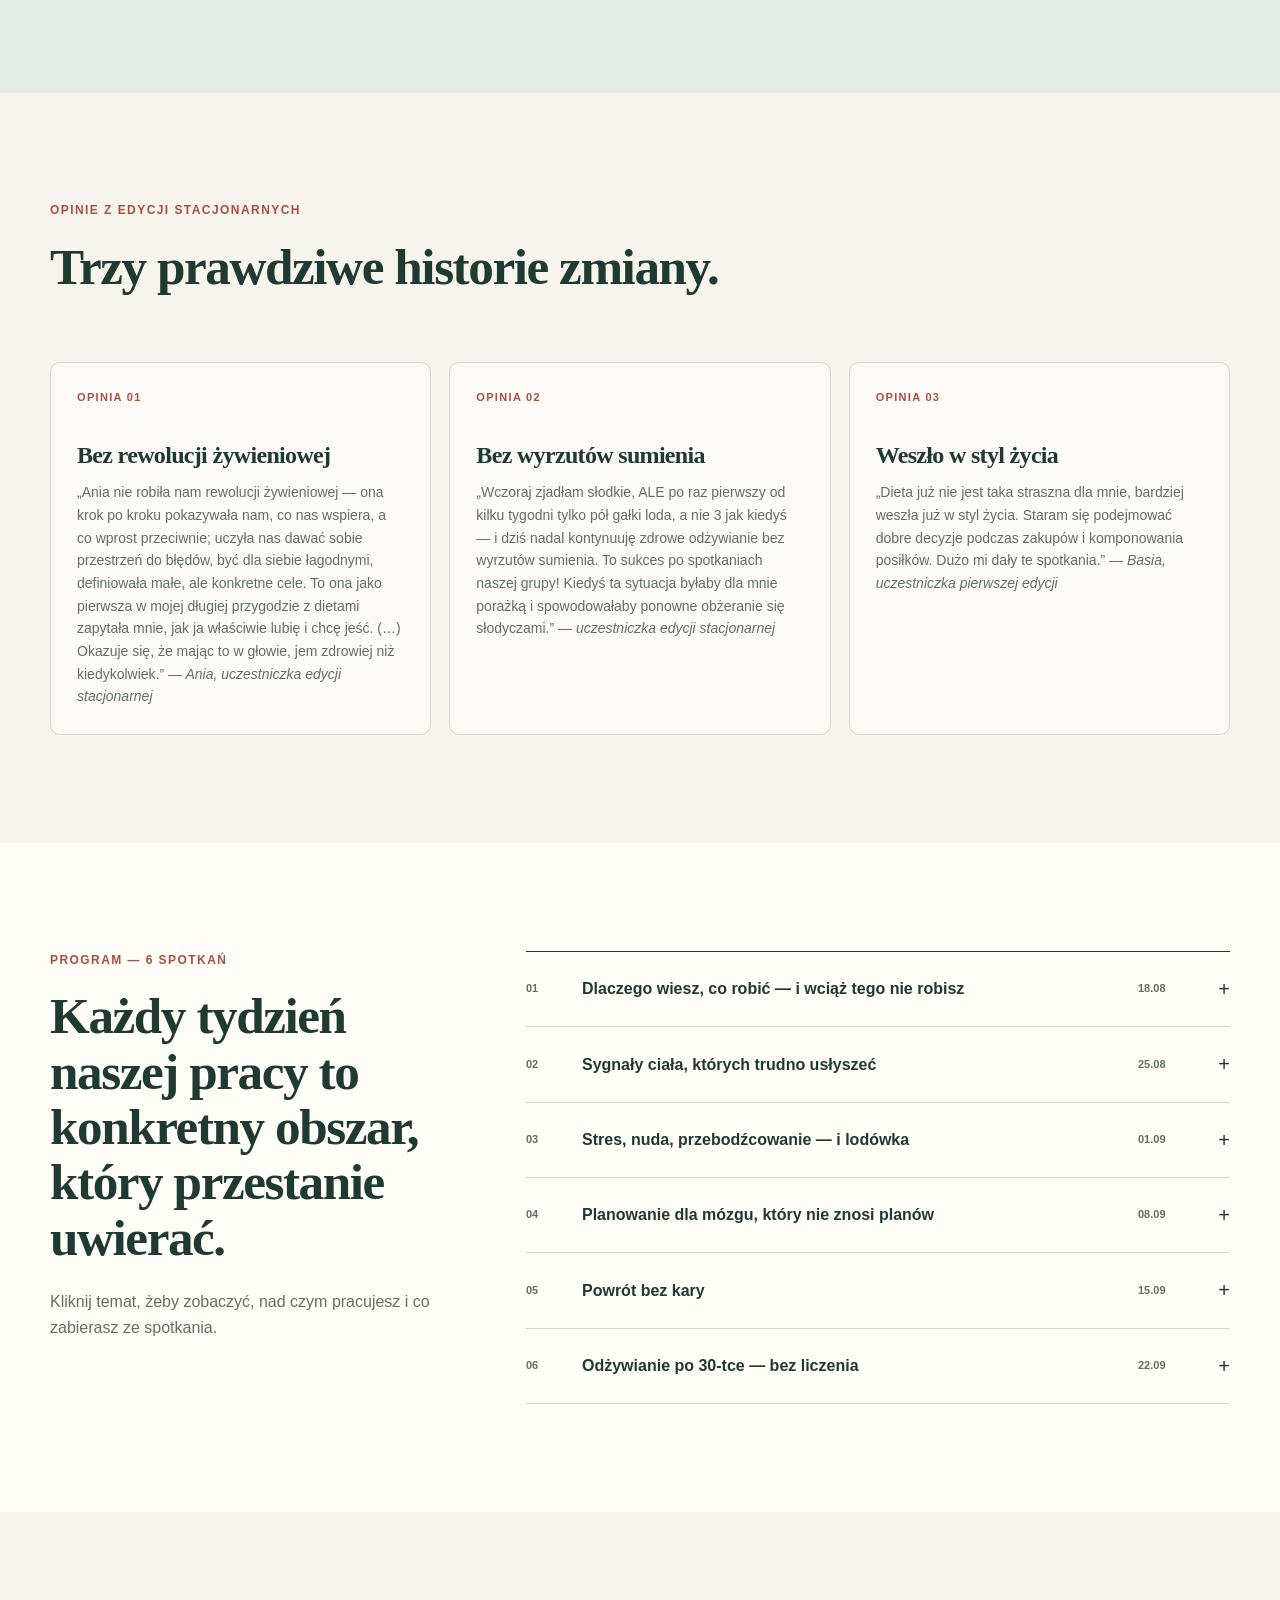
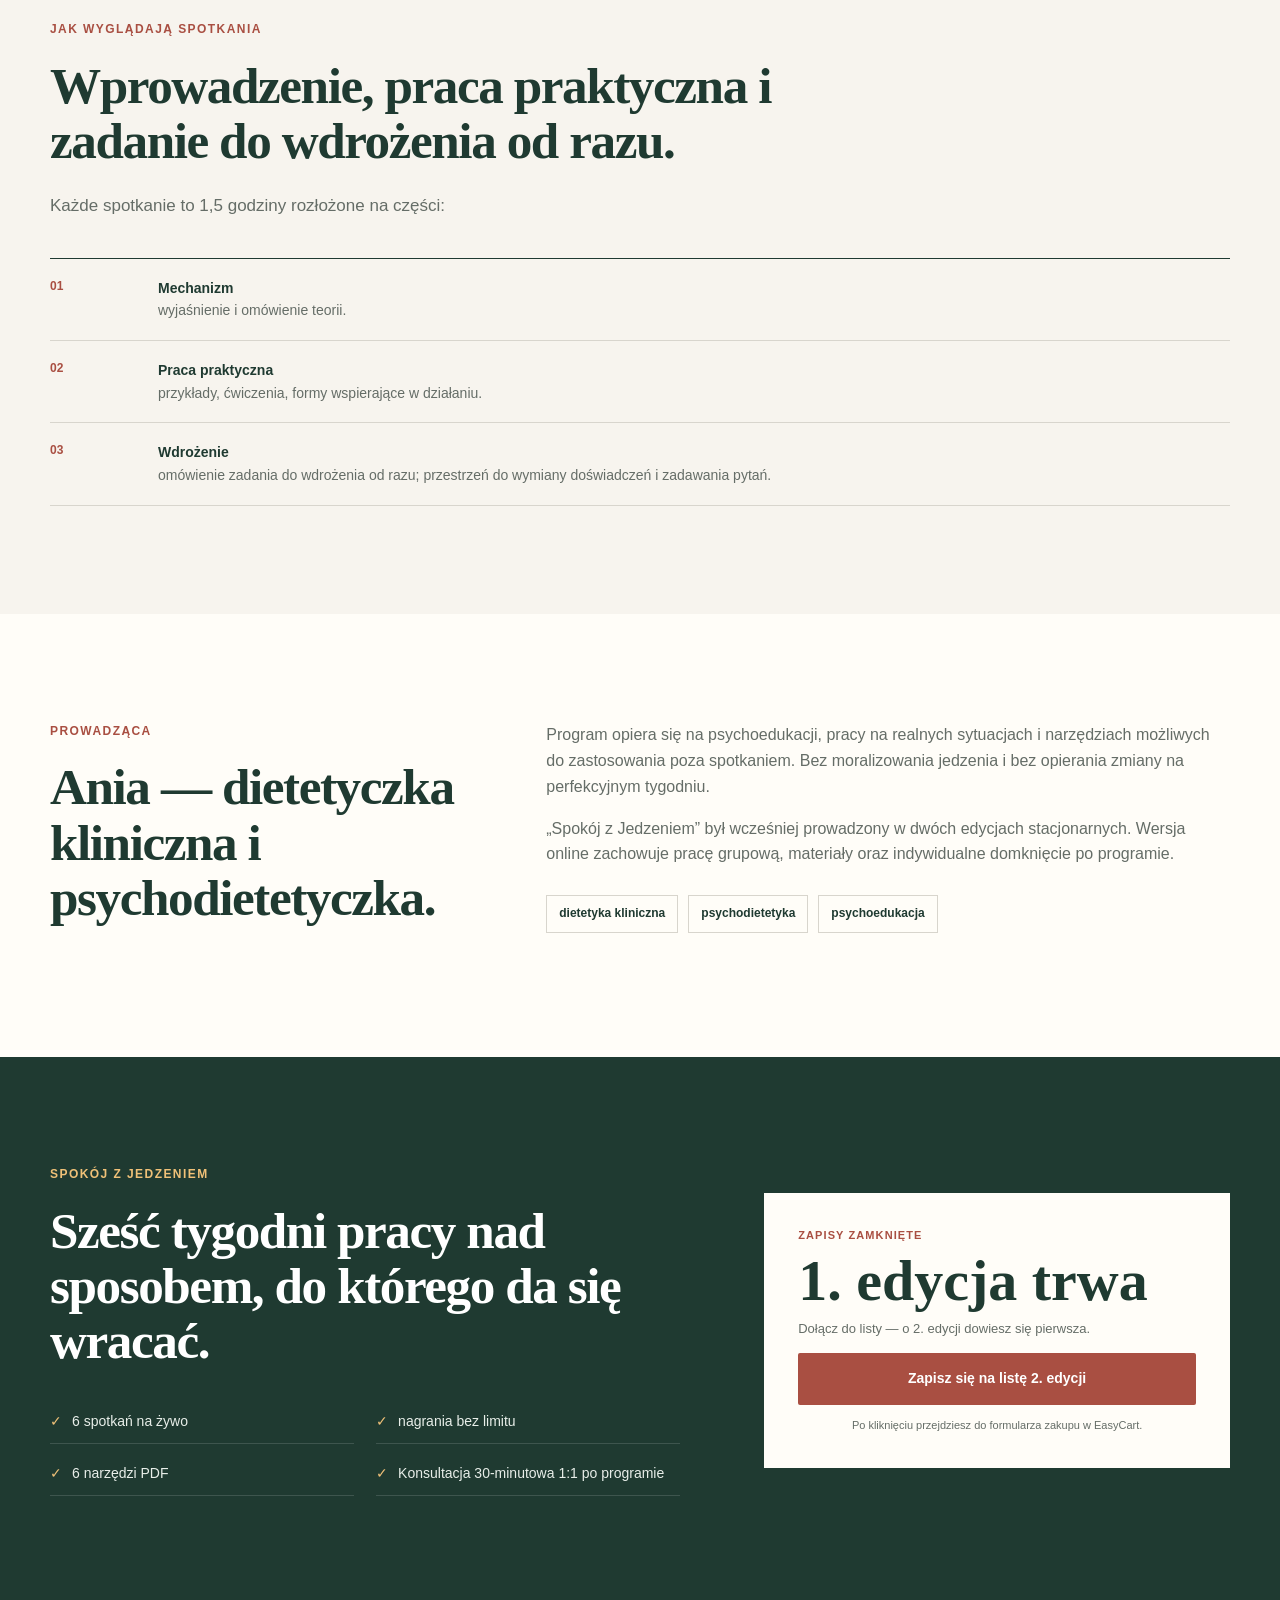
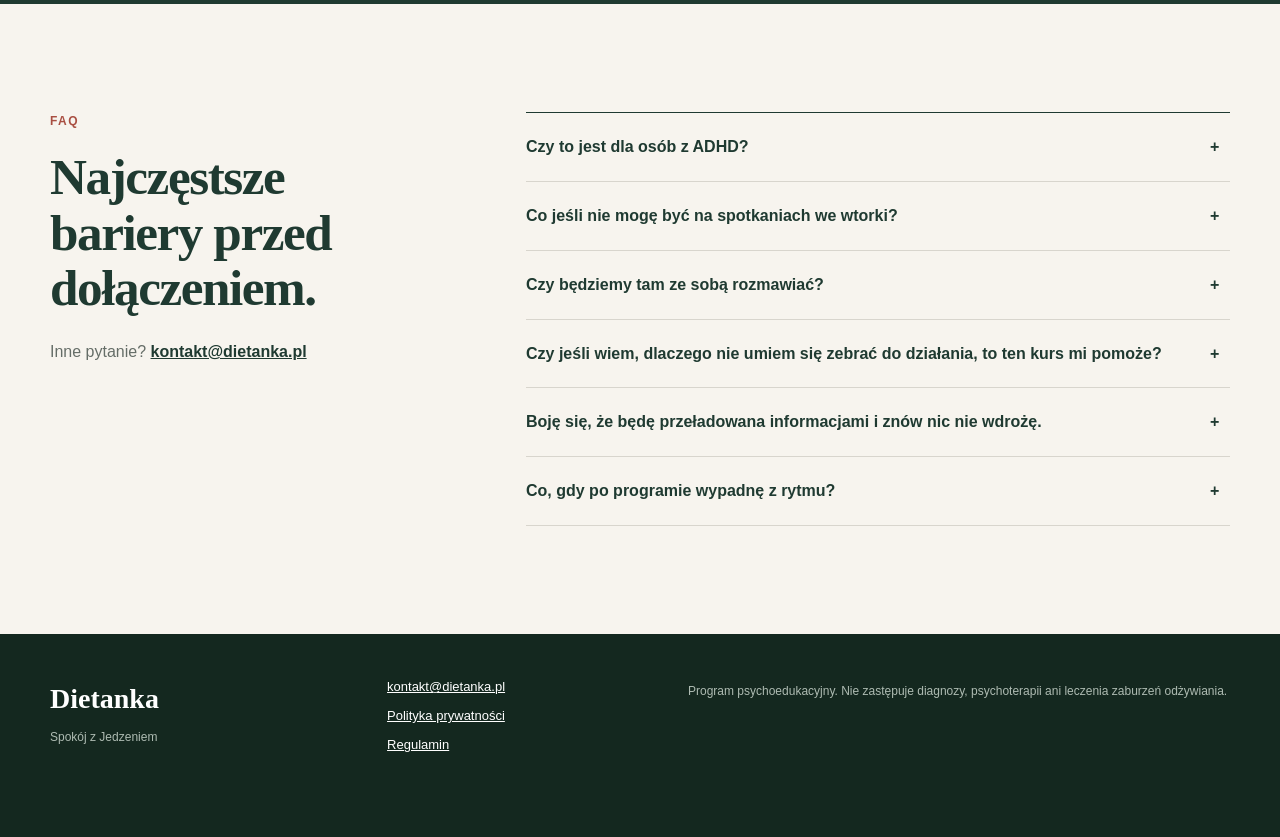
==== commit acf486e3: "Podmień żywą stronę na landing v2 (backup starej jako index-v1.html)" ====
--- a/index.html
+++ b/index.html
@@ -1,702 +1,775 @@
 <!doctype html>
 <html lang="pl">
 <head>
-<meta charset="utf-8">
-<meta name="viewport" content="width=device-width, initial-scale=1">
-<title>Spokój z Jedzeniem — grupa online | Dietanka</title>
-<meta name="description" content="Dla kobiet, które wiedzą, co jeść — ale nie potrafią tego robić. Albo nie wiedzą dlaczego. Albo mają już dość myślenia o jedzeniu w ogóle. 6 spotkań na żywo online.">
-
-<!-- Open Graph -->
-<meta property="og:type" content="website">
-<meta property="og:locale" content="pl_PL">
-<meta property="og:title" content="Spokój z Jedzeniem — grupa online | Dietanka">
-<meta property="og:description" content="Dla kobiet, które wiedzą, co jeść — ale nie potrafią tego robić. 6 spotkań na żywo online, start 18 sierpnia.">
-<meta property="og:image" content="https://ankasad-gif.github.io/szj/assets/og.png">
-<meta property="og:image:width" content="1200">
-<meta property="og:image:height" content="630">
-
-<!-- [PIXEL] Meta Pixel — odkomentuj i uzupełu ID przed publikacją, jeśli potrzebny
-<script>
-  !function(f,b,e,v,n,t,s){if(f.fbq)return;n=f.fbq=function(){n.callMethod?
-  n.callMethod.apply(n,arguments):n.queue.push(arguments)};if(!f._fbq)f._fbq=n;
-  n.push=n;n.loaded=!0;n.version='2.0';n.queue=[];t=b.createElement(e);t.async=!0;
-  t.src=v;s=b.getElementsByTagName(e)[0];s.parentNode.insertBefore(t,s)}(window,
-  document,'script','https://connect.facebook.net/en_US/fbevents.js');
-  fbq('init', '[PIXEL]'); fbq('track', 'PageView');
-</script>
--->
-
-<link rel="preconnect" href="https://fonts.googleapis.com">
-<link rel="preconnect" href="https://fonts.gstatic.com" crossorigin>
-<link href="https://fonts.googleapis.com/css2?family=Lora:ital,wght@0,500;0,600;1,500&family=Inter:wght@400;500;600&display=swap" rel="stylesheet">
-
-<style>
-:root{
-  --green-dark:#283027;
-  --paper:#F0F2EB;
-  --sage:#5E7A5C;
-  --sage-light:#AAB6A8;
-  --ink:#333732;
-
-  --maxw:680px;
-  --radius:10px;
-  --serif:'Lora',Georgia,'Times New Roman',serif;
-  --sans:'Inter',-apple-system,BlinkMacSystemFont,'Segoe UI',Roboto,Helvetica,Arial,sans-serif;
-}
-
-*{box-sizing:border-box}
-html{-webkit-text-size-adjust:100%}
-body{
-  margin:0;
-  background:var(--paper);
-  color:var(--ink);
-  font-family:var(--sans);
-  font-size:17px;
-  line-height:1.65;
-  font-weight:400;
-  -webkit-font-smoothing:antialiased;
-  text-rendering:optimizeLegibility;
-}
-h1,h2,h3{font-family:var(--serif);font-weight:600;line-height:1.2;color:var(--green-dark);margin:0 0 .5em}
-h1{font-size:2.15rem;letter-spacing:-.01em}
-h2{font-size:1.6rem;margin-bottom:.7em}
-h3{font-size:1.2rem}
-p{margin:0 0 1.1em}
-strong{font-weight:600}
-a{color:var(--sage)}
-
-/* ---- layout ---- */
-.section{padding:56px 20px}
-.wrap{max-width:var(--maxw);margin:0 auto}
-.section--paper{background:var(--paper);color:var(--ink)}
-.section--dark{background:var(--green-dark);color:var(--paper)}
-.section--sage{background:var(--sage);color:var(--paper)}
-.section--dark h1,.section--dark h2,.section--dark h3,
-.section--sage h1,.section--sage h2,.section--sage h3{color:var(--paper)}
-
-/* ---- kicker ---- */
-.kicker{
-  display:flex;align-items:center;gap:12px;
-  font-size:.75rem;font-weight:600;
-  letter-spacing:.18em;text-transform:uppercase;
-  color:var(--sage);
-  margin:0 0 18px;
-}
-.section--dark .kicker,.section--sage .kicker{color:var(--sage-light)}
-.kicker::after{content:"";flex:0 0 34px;height:1px;background:currentColor;opacity:.7}
-
-/* ---- buttons ---- */
-.btn{
-  display:inline-block;
-  background:var(--sage);
-  color:#fff;
-  font-family:var(--sans);
-  font-weight:600;
-  font-size:1.02rem;
-  line-height:1.3;
-  text-decoration:none;
-  text-align:center;
-  padding:16px 26px;
-  border:0;
-  border-radius:var(--radius);
-  cursor:pointer;
-  transition:background .18s ease,transform .18s ease;
-}
-.btn:hover{background:#4c6549}
-.btn:active{transform:translateY(1px)}
-.btn--block{display:block;width:100%}
-.section--sage .btn{background:var(--green-dark)}
-.section--sage .btn:hover{background:#1e241d}
-
-/* ---- focus states ---- */
-a:focus-visible,.btn:focus-visible,summary:focus-visible,details:focus-visible{
-  outline:3px solid var(--sage);
-  outline-offset:3px;
-  border-radius:6px;
-}
-.section--dark a:focus-visible,.section--dark .btn:focus-visible,
-.section--dark summary:focus-visible,.section--sage .btn:focus-visible{
-  outline-color:var(--sage-light);
-}
-
-/* ---- hero ---- */
-.hero{padding-top:72px;padding-bottom:64px}
-.hero .lead{font-size:1.2rem;line-height:1.55;margin-bottom:1.3em}
-.hero .meta{
-  font-size:.95rem;color:var(--sage-light);
-  padding:14px 0;margin:0 0 1.3em;
-  border-top:1px solid rgba(170,182,168,.35);
-  border-bottom:1px solid rgba(170,182,168,.35);
-}
-.hero .context{opacity:.92}
-.hero-cta{margin-top:26px}
-.hero-price-hint{font-size:.85rem;color:var(--sage-light);margin:12px 0 0}
-
-/* ---- checklist ---- */
-.checklist{list-style:none;margin:0;padding:0}
-.checklist li{
-  position:relative;
-  padding:14px 0 14px 34px;
-  border-bottom:1px solid rgba(94,122,92,.2);
-}
-.checklist li:last-child{border-bottom:0}
-.checklist li::before{
-  content:"✓";
-  position:absolute;left:0;top:14px;
-  color:var(--sage);font-weight:700;
-}
-.closer{margin-top:26px;font-style:italic;color:var(--green-dark)}
-
-/* ---- cards ---- */
-.card{
-  background:rgba(255,255,255,.55);
-  border:1px solid var(--sage-light);
-  border-radius:var(--radius);
-  padding:22px 20px;
-  margin:16px 0 0;
-}
-.section--dark .card{
-  background:rgba(240,242,235,.06);
-  border-color:rgba(170,182,168,.35);
-}
-.card p:last-child{margin-bottom:0}
-
-/* ---- program accordion ---- */
-.program{margin-top:8px}
-.program details{
-  border:1px solid rgba(170,182,168,.35);
-  border-radius:var(--radius);
-  margin:0 0 12px;
-  overflow:hidden;
-}
-.program summary{
-  list-style:none;cursor:pointer;
-  padding:18px 20px;
-  display:flex;gap:14px;align-items:baseline;
-  font-family:var(--serif);font-size:1.1rem;font-weight:600;
-  color:var(--paper);
-}
-.program summary::-webkit-details-marker{display:none}
-.program summary .num{
-  flex:0 0 auto;color:var(--sage-light);font-size:.95rem;
-  font-family:var(--sans);font-weight:600;
-}
-.program summary .date{
-  display:block;font-family:var(--sans);font-size:.8rem;font-weight:500;
-  letter-spacing:.06em;text-transform:uppercase;color:var(--sage-light);margin-top:4px;
-}
-.program summary .plus{margin-left:auto;flex:0 0 auto;transition:transform .2s ease;font-family:var(--sans)}
-.program details[open] summary .plus{transform:rotate(45deg)}
-.program .body{padding:0 20px 20px}
-.program .body p{margin:0 0 1em}
-.program .outcome{
-  margin-top:6px;padding-top:14px;
-  border-top:1px solid rgba(170,182,168,.35);
-  font-size:.98rem;
-}
-.program .outcome strong{color:var(--sage-light)}
-
-/* ---- benefits (Co -> Po co) ---- */
-.benefits{list-style:none;margin:0;padding:0}
-.benefits li{
-  padding:18px 0;
-  border-bottom:1px solid rgba(94,122,92,.2);
-}
-.benefits li:last-child{border-bottom:0}
-.benefits .what{
-  display:block;font-family:var(--serif);font-weight:600;
-  font-size:1.1rem;color:var(--green-dark);margin-bottom:4px;
-}
-.benefits .why{display:block;color:var(--ink)}
-
-/* ---- host photo ---- */
-.host{display:flex;flex-direction:column;gap:22px}
-.host-photo{
-  width:150px;height:150px;flex:0 0 auto;
-  border-radius:50%;
-  background:rgba(170,182,168,.18);
-  border:1px solid rgba(170,182,168,.4);
-  display:flex;align-items:center;justify-content:center;
-  color:var(--sage-light);font-size:.72rem;letter-spacing:.08em;
-  text-transform:uppercase;text-align:center;
-}
-
-/* ---- FAQ ---- */
-.faq details{
-  border-bottom:1px solid rgba(94,122,92,.25);
-  padding:6px 0;
-}
-.faq summary{
-  list-style:none;cursor:pointer;
-  padding:14px 34px 14px 0;position:relative;
-  font-family:var(--serif);font-size:1.1rem;font-weight:600;color:var(--green-dark);
-}
-.faq summary::-webkit-details-marker{display:none}
-.faq summary::after{
-  content:"+";position:absolute;right:2px;top:12px;
-  font-family:var(--sans);font-size:1.4rem;color:var(--sage);transition:transform .2s ease;
-}
-.faq details[open] summary::after{content:"–"}
-.faq .body{padding:0 0 16px}
-.faq .body p{margin:0}
-
-/* ---- not-for box ---- */
-.notfor{
-  border:2px solid var(--sage-light);
-  border-radius:var(--radius);
-  padding:24px 22px;
-  background:rgba(255,255,255,.4);
-}
-.notfor ul{list-style:none;margin:0;padding:0}
-.notfor li{padding:12px 0;border-bottom:1px dashed rgba(94,122,92,.3)}
-.notfor li:last-child{border-bottom:0}
-
-/* ---- price block ---- */
-.price-box{text-align:center;margin:8px 0 4px}
-.price-old{
-  font-size:1.15rem;color:var(--sage-light);
-  text-decoration:line-through;margin-right:10px;
-}
-.price-now{font-family:var(--serif);font-size:2.6rem;font-weight:600;color:var(--paper)}
-.price-note{font-size:.9rem;color:var(--sage-light);margin-top:6px}
-.eb-counter{
-  display:inline-block;margin:14px 0 0;
-  font-size:.85rem;letter-spacing:.04em;color:var(--sage-light);
-}
-.closed-msg{
-  font-family:var(--serif);font-size:1.15rem;color:var(--paper);
-  text-align:center;margin:0 0 18px;
-}
-.final-cta{margin-top:22px}
-.seats-note{font-size:.9rem;color:var(--sage-light);text-align:center;margin-top:14px}
-
-/* ---- footer ---- */
-.footer{padding:44px 20px;background:var(--green-dark);color:var(--sage-light);text-align:center;font-size:.9rem}
-.footer a{color:var(--paper)}
-.footer .brand{font-family:var(--serif);color:var(--paper);font-size:1.05rem;margin-bottom:10px}
-
-/* ---- hidden until content ---- */
-.is-hidden{display:none}
-
-/* ---- sticky mobile CTA ---- */
-.sticky-cta{
-  position:fixed;left:0;right:0;bottom:0;z-index:50;
-  padding:12px 16px calc(12px + env(safe-area-inset-bottom));
-  background:rgba(40,48,39,.96);
-  backdrop-filter:blur(6px);
-  border-top:1px solid rgba(170,182,168,.3);
-  transform:translateY(120%);
-  transition:transform .25s ease;
-}
-.sticky-cta.visible{transform:translateY(0)}
-.sticky-cta .btn{margin:0}
-
-/* ---- desktop ---- */
-@media (min-width:768px){
-  body{font-size:18px}
-  .section{padding:76px 24px}
-  h1{font-size:2.9rem}
-  h2{font-size:2rem}
-  .hero{padding-top:96px;padding-bottom:88px}
-  .hero .lead{font-size:1.35rem}
-  .host{flex-direction:row;align-items:flex-start}
-  .sticky-cta{display:none}
-}
-
-/* ---- reduced motion ---- */
-@media (prefers-reduced-motion:reduce){
-  *{transition:none!important;animation:none!important}
-  html{scroll-behavior:auto}
-}
+  <meta charset="utf-8">
+  <meta name="viewport" content="width=device-width, initial-scale=1">
+  <meta name="theme-color" content="#1f3a31">
+  <meta name="description" content="Spokój z Jedzeniem — 6-tygodniowy program online z psychodietetyczką. Praktyczne narzędzia do jedzenia w realnym życiu.">
+  <meta property="og:title" content="Spokój z Jedzeniem — Dietanka">
+  <meta property="og:description" content="Jedzenie, do którego da się wrócić także w trudniejszy dzień.">
+  <meta property="og:type" content="website">
+  <meta property="og:image" content="https://ankasad-gif.github.io/szj/assets/og.png">
+  <meta property="og:image:width" content="1200">
+  <meta property="og:image:height" content="630">
+  <title>Spokój z Jedzeniem — program online | Dietanka</title>
+  <style>
+:root {
+  --bg: #f7f4ee;
+  --paper: #fffdf8;
+  --ink: #1f3a31;
+  --text: #303430;
+  --muted: #656d67;
+  --line: #d8d5cd;
+  --accent: #a94f42;
+  --accent-dark: #873e34;
+  --honey: #d7a052;
+  --soft-green: #e5ebe5;
+  --display: "Iowan Old Style", "Palatino Linotype", "Book Antiqua", Georgia, serif;
+  --sans: Inter, ui-sans-serif, -apple-system, BlinkMacSystemFont, "Segoe UI", sans-serif;
+  --shell: min(100% - 64px, 1180px);
+  --radius: 2px;
+}
+
+* { box-sizing: border-box; }
+html { scroll-behavior: smooth; }
+body {
+  margin: 0;
+  background: var(--bg);
+  color: var(--text);
+  font-family: var(--sans);
+  line-height: 1.62;
+  -webkit-font-smoothing: antialiased;
+}
+img { display: block; width: 100%; height: auto; }
+a { color: inherit; }
+button, input, textarea, select { font: inherit; }
+
+.skip-link {
+  position: fixed;
+  z-index: 999;
+  left: 16px;
+  top: 16px;
+  padding: 10px 14px;
+  background: white;
+  color: var(--ink);
+  transform: translateY(-160%);
+}
+.skip-link:focus { transform: translateY(0); }
+
+.shell { width: var(--shell); margin-inline: auto; }
+.narrow-shell { max-width: 900px; }
+.section { padding: 108px 0; }
+
+.eyebrow {
+  margin: 0 0 18px;
+  color: var(--accent);
+  font-size: 12px;
+  font-weight: 800;
+  letter-spacing: .12em;
+  text-transform: uppercase;
+}
+.eyebrow-light { color: #f0c178; }
+h1, h2, h3, p { margin-top: 0; }
+h1, h2, h3 {
+  color: var(--ink);
+  font-family: var(--display);
+  font-weight: 700;
+  letter-spacing: -.028em;
+}
+h1 {
+  max-width: 720px;
+  margin-bottom: 24px;
+  font-size: clamp(46px, 5.3vw, 74px);
+  line-height: 1.04;
+}
+h2 {
+  max-width: 760px;
+  margin-bottom: 24px;
+  font-size: clamp(34px, 4vw, 54px);
+  line-height: 1.08;
+}
+h3 { font-size: 26px; line-height: 1.18; }
+
+.site-header {
+  position: relative;
+  z-index: 20;
+  border-bottom: 1px solid var(--line);
+  background: rgba(247,244,238,.94);
+  backdrop-filter: blur(8px);
+}
+.header-inner {
+  display: flex;
+  align-items: center;
+  justify-content: space-between;
+  min-height: 78px;
+}
+.brand { display: flex; align-items: baseline; gap: 14px; text-decoration: none; }
+.brand-word { color: var(--ink); font-family: var(--display); font-size: 28px; font-weight: 700; }
+.brand-sub { color: var(--muted); font-size: 12px; font-weight: 700; letter-spacing: .06em; text-transform: uppercase; }
+.nav { display: flex; gap: 26px; }
+.nav a { color: var(--muted); font-size: 13px; font-weight: 700; text-decoration: none; }
+.nav a:hover { color: var(--ink); }
+
+.hero { padding: 64px 0 0; }
+.hero-grid {
+  display: grid;
+  grid-template-columns: minmax(0, 1.02fr) minmax(420px, .98fr);
+  gap: 72px;
+  align-items: center;
+}
+.hero-copy { padding: 44px 0 54px; }
+.hero-lead {
+  max-width: 650px;
+  margin-bottom: 32px;
+  color: var(--muted);
+  font-size: 18px;
+}
+.button {
+  display: inline-flex;
+  align-items: center;
+  justify-content: center;
+  min-height: 52px;
+  padding: 13px 22px;
+  border: 0;
+  border-radius: var(--radius);
+  font-size: 14px;
+  font-weight: 800;
+  text-decoration: none;
+  transition: transform .18s ease, background .18s ease;
+}
+.button:hover { transform: translateY(-2px); }
+.button-primary { background: var(--accent); color: white; }
+.button-primary:hover { background: var(--accent-dark); }
+.button-wide { width: 100%; }
+.hero-meta {
+  display: grid;
+  grid-template-columns: repeat(3, 1fr);
+  gap: 18px;
+  margin: 34px 0 0;
+  padding: 0;
+  list-style: none;
+}
+.hero-meta li { padding-top: 14px; border-top: 1px solid var(--line); }
+.hero-meta strong, .hero-meta span { display: block; }
+.hero-meta strong { color: var(--ink); font-size: 12px; }
+.hero-meta span { color: var(--muted); font-size: 13px; }
+.hero-visual { margin: 0; }
+.hero-visual picture { display: block; overflow: hidden; aspect-ratio: 4 / 5; background: #e9e4db; }
+.hero-visual img { height: 100%; object-fit: cover; object-position: 50% 40%; }
+.hero-visual figcaption { padding: 12px 0 0; color: var(--muted); font-size: 12px; }
+.credibility {
+  display: grid;
+  grid-template-columns: repeat(3, 1fr);
+  margin-top: 56px;
+  border-top: 1px solid var(--line);
+  border-bottom: 1px solid var(--line);
+}
+.credibility span {
+  padding: 20px 22px;
+  color: var(--ink);
+  font-size: 13px;
+  font-weight: 750;
+  text-align: center;
+}
+.credibility span + span { border-left: 1px solid var(--line); }
+
+.problem { background: var(--paper); }
+.problem h2 { max-width: 820px; }
+.scenario-list { margin-top: 48px; border-top: 1px solid var(--ink); }
+.scenario-list article {
+  display: grid;
+  grid-template-columns: 70px 1fr;
+  gap: 28px;
+  align-items: start;
+  padding: 22px 0;
+  border-bottom: 1px solid var(--line);
+}
+.scenario-list span { color: var(--accent); font-size: 12px; font-weight: 800; letter-spacing: .08em; }
+.scenario-list p { max-width: 720px; margin: 0; font-size: 17px; }
+.relief {
+  max-width: 760px;
+  margin: 38px 0 0;
+  padding-left: 22px;
+  border-left: 4px solid var(--honey);
+  color: var(--ink);
+  font-family: var(--display);
+  font-size: 24px;
+  line-height: 1.35;
+}
+
+.method-grid {
+  display: grid;
+  grid-template-columns: minmax(380px, .9fr) minmax(0, 1.1fr);
+  gap: 86px;
+  align-items: center;
+}
+.method-photo { margin: 0; }
+.method-photo picture { display: block; overflow: hidden; aspect-ratio: 4 / 5; background: #eee7db; }
+.method-photo img { height: 100%; object-fit: cover; object-position: 50% 35%; }
+.section-lead { max-width: 680px; color: var(--muted); font-size: 17px; }
+.method-steps { margin: 38px 0 0; padding: 0; list-style: none; border-top: 1px solid var(--ink); }
+.method-steps li {
+  display: grid;
+  grid-template-columns: 44px 1fr;
+  gap: 18px;
+  padding: 18px 0;
+  border-bottom: 1px solid var(--line);
+}
+.method-steps > li > span { color: var(--accent); font-size: 12px; font-weight: 800; }
+.method-steps strong { display: block; color: var(--ink); font-size: 15px; }
+.method-steps p { margin: 2px 0 0; color: var(--muted); font-size: 14px; }
+
+.outcomes { background: var(--soft-green); }
+.outcomes-grid { display: grid; grid-template-columns: .82fr 1.18fr; gap: 86px; align-items: start; }
+.outcome-list { border-top: 1px solid var(--ink); }
+.outcome-list article { display: grid; grid-template-columns: 48px 1fr; gap: 16px; padding: 19px 0; border-bottom: 1px solid rgba(31,58,49,.22); }
+.outcome-list span { color: var(--accent); font-size: 11px; font-weight: 800; }
+.outcome-list p { margin: 0; color: var(--ink); font-weight: 700; }
+
+.proof { background: var(--bg); }
+.proof-head { display: grid; grid-template-columns: 1.2fr .8fr; gap: 60px; align-items: end; }
+.prototype-note {
+  margin: 0;
+  padding: 16px 18px;
+  border: 1px dashed #a66b60;
+  background: #fff8f5;
+  color: #7e4e45;
+  font-size: 13px;
+}
+.proof-grid { display: grid; grid-template-columns: repeat(3, 1fr); gap: 18px; margin-top: 44px; }
+.proof-grid article { min-height: 230px; padding: 26px; border: 1px solid #d8d5cc; border-radius: 10px; background: rgba(255,255,255,.55); }
+.proof-grid article > span { display: block; margin-bottom: 34px; color: var(--accent); font-size: 11px; font-weight: 800; letter-spacing: .12em; }
+.proof-grid h3 { margin-bottom: 12px; font-size: 24px; }
+.proof-grid p { margin: 0; color: var(--muted); font-size: 14px; }
+
+.program { background: var(--paper); }
+.program-grid { display: grid; grid-template-columns: .72fr 1.28fr; gap: 80px; align-items: start; }
+.program-intro { position: sticky; top: 36px; }
+.program-intro > p:not(.eyebrow) { color: var(--muted); }
+.program-list { border-top: 1px solid var(--ink); }
+.program-list details { border-bottom: 1px solid var(--line); }
+.program-list summary {
+  display: grid;
+  grid-template-columns: 42px 1fr 58px 20px;
+  gap: 14px;
+  align-items: center;
+  padding: 21px 0;
+  color: var(--ink);
+  font-weight: 750;
+  cursor: pointer;
+  list-style: none;
+}
+.program-list summary::-webkit-details-marker { display: none; }
+.program-no, .program-date { color: var(--muted); font-size: 11px; }
+.plus { font-size: 20px; font-weight: 400; text-align: right; }
+.program-list details > div { padding: 0 78px 22px 56px; color: var(--muted); font-size: 14px; }
+.program-list details > div p { margin: 0; }
+
+.participation { background: var(--bg); }
+.participation-grid { display: grid; grid-template-columns: 1.15fr .85fr; gap: 86px; align-items: start; }
+.timeline { margin-top: 38px; border-top: 1px solid var(--ink); }
+.timeline > div { display: grid; grid-template-columns: 86px 1fr; gap: 22px; padding: 18px 0; border-bottom: 1px solid var(--line); }
+.timeline time { color: var(--accent); font-size: 12px; font-weight: 800; }
+.timeline p { margin: 0; color: var(--muted); font-size: 14px; }
+.timeline strong { color: var(--ink); }
+.safety-panel { padding: 32px; background: var(--ink); color: #e9efeb; }
+.safety-panel .eyebrow { color: #f0c178; }
+.safety-panel ul { margin: 0; padding: 0; list-style: none; }
+.safety-panel li { padding: 14px 0 14px 24px; border-bottom: 1px solid rgba(255,255,255,.16); position: relative; font-size: 14px; }
+.safety-panel li::before { content: "✓"; position: absolute; left: 0; color: #f0c178; }
+
+.about { background: var(--paper); }
+.about-grid { display: grid; grid-template-columns: .75fr 1.25fr; gap: 86px; align-items: start; }
+.about-copy > p { max-width: 760px; color: var(--muted); font-size: 16px; }
+.credential-row { display: flex; flex-wrap: wrap; gap: 10px; margin-top: 28px; }
+.credential-row span { padding: 8px 12px; border: 1px solid var(--line); color: var(--ink); font-size: 12px; font-weight: 750; }
+
+.pricing { background: var(--ink); color: #e8eee9; }
+.pricing-grid { display: grid; grid-template-columns: 1.15fr minmax(360px, .85fr); gap: 84px; align-items: center; }
+.pricing h2 { color: white; }
+.pricing-copy ul { display: grid; grid-template-columns: repeat(2, minmax(0,1fr)); gap: 8px 22px; margin: 32px 0 0; padding: 0; list-style: none; }
+.pricing-copy li { padding: 10px 0 10px 22px; border-bottom: 1px solid rgba(255,255,255,.14); position: relative; font-size: 14px; }
+.pricing-copy li::before { content: "✓"; position: absolute; left: 0; color: #f0c178; }
+.price-card { padding: 34px; background: var(--paper); color: var(--text); }
+.price-label { margin-bottom: 8px; color: var(--accent); font-size: 11px; font-weight: 800; letter-spacing: .1em; text-transform: uppercase; }
+.price-row { display: flex; align-items: baseline; gap: 16px; margin-bottom: 8px; }
+.price-row s { color: var(--muted); font-size: 18px; }
+.price-row strong { color: var(--ink); font-family: var(--display); font-size: 58px; line-height: 1; }
+.price-meta { color: var(--muted); font-size: 13px; }
+.checkout-note { margin: 12px 0 0; color: var(--muted); font-size: 11px; text-align: center; }
+
+.faq { background: var(--bg); }
+.faq-grid { display: grid; grid-template-columns: .72fr 1.28fr; gap: 80px; align-items: start; }
+.faq-heading { position: sticky; top: 36px; }
+.faq-heading > p:not(.eyebrow) { color: var(--muted); }
+.faq-heading a { color: var(--ink); font-weight: 800; }
+.faq-list { border-top: 1px solid var(--ink); }
+.faq-list details { border-bottom: 1px solid var(--line); }
+.faq-list summary { display: grid; grid-template-columns: 1fr 20px; gap: 18px; padding: 21px 0; color: var(--ink); font-weight: 750; cursor: pointer; list-style: none; }
+.faq-list summary::-webkit-details-marker { display: none; }
+.faq-list details p { margin: 0; padding: 0 42px 22px 0; color: var(--muted); font-size: 14px; }
+
+.footer { padding: 42px 0 82px; background: #14281f; color: #aebbb2; }
+.footer-grid { display: grid; grid-template-columns: .8fr .7fr 1.5fr; gap: 48px; align-items: start; }
+.footer .brand-word { color: white; }
+.footer p { margin: 6px 0 0; font-size: 12px; }
+.footer-grid > div:nth-child(2) { display: flex; flex-direction: column; gap: 8px; }
+.footer a { color: white; font-size: 13px; }
+.mobile-buy-bar { display: none; }
+
+@media (max-width: 980px) {
+  :root { --shell: min(100% - 40px, 900px); }
+  .nav { display: none; }
+  .hero-grid { grid-template-columns: 1fr 1fr; gap: 42px; }
+  .hero-meta { grid-template-columns: 1fr; gap: 8px; }
+  .hero-meta li { display: grid; grid-template-columns: 90px 1fr; gap: 10px; }
+  .method-grid, .outcomes-grid, .program-grid, .participation-grid, .about-grid, .faq-grid { gap: 50px; }
+  .proof-grid { grid-template-columns: 1fr; }
+  .proof-grid article { min-height: auto; }
+}
+
+@media (max-width: 820px) {
+  :root { --shell: min(100% - 30px, 700px); }
+  body { padding-bottom: 74px; }
+  .section { padding: 82px 0; }
+  .header-inner { min-height: 66px; }
+  .brand-sub { display: none; }
+  .hero { padding-top: 32px; }
+  .hero-grid,
+  .method-grid,
+  .outcomes-grid,
+  .program-grid,
+  .participation-grid,
+  .about-grid,
+  .pricing-grid,
+  .faq-grid,
+  .proof-head { grid-template-columns: 1fr; }
+  .hero-copy { padding: 20px 0 16px; }
+  h1 { font-size: clamp(42px, 12vw, 58px); line-height: 1.04; }
+  h2 { font-size: clamp(32px, 9vw, 44px); line-height: 1.1; }
+  .hero-lead { font-size: 16px; }
+  .hero-visual { margin-top: 10px; }
+  .hero-visual picture { aspect-ratio: 4 / 5; }
+  .credibility { grid-template-columns: 1fr; margin-top: 34px; }
+  .credibility span { text-align: left; }
+  .credibility span + span { border-left: 0; border-top: 1px solid var(--line); }
+  .scenario-list article { grid-template-columns: 42px 1fr; gap: 14px; }
+  .relief { font-size: 21px; }
+  .method-photo { order: 2; }
+  .method-copy { order: 1; }
+  .outcomes-grid, .program-grid, .participation-grid, .about-grid, .faq-grid { gap: 38px; }
+  .program-intro, .faq-heading { position: static; }
+  .program-list summary { grid-template-columns: 34px 1fr 48px 18px; gap: 8px; font-size: 14px; }
+  .program-list details > div { padding: 0 34px 20px 42px; }
+  .timeline > div { grid-template-columns: 72px 1fr; }
+  .pricing-grid { gap: 42px; }
+  .pricing-copy ul { grid-template-columns: 1fr; }
+  .footer-grid { grid-template-columns: 1fr; gap: 24px; }
+  .mobile-buy-bar {
+    position: fixed;
+    z-index: 80;
+    left: 0;
+    right: 0;
+    bottom: 0;
+    display: flex;
+    align-items: center;
+    justify-content: space-between;
+    gap: 12px;
+    padding: 10px 14px calc(10px + env(safe-area-inset-bottom));
+    background: rgba(255,253,248,.97);
+    border-top: 1px solid var(--line);
+    transform: translateY(120%);
+    transition: transform .22s ease;
+  }
+  .mobile-buy-bar.is-visible { transform: translateY(0); }
+  .mobile-buy-bar div { display: flex; flex-direction: column; }
+  .mobile-buy-bar small { color: var(--muted); font-size: 10px; }
+  .mobile-buy-bar strong { color: var(--ink); font-family: var(--display); font-size: 24px; line-height: 1.1; }
+  .mobile-buy-bar .button { min-height: 46px; padding: 10px 18px; }
+}
+
+@media (max-width: 520px) {
+  :root { --shell: min(100% - 24px, 480px); }
+  .section { padding: 70px 0; }
+  .brand-word { font-size: 25px; }
+  .hero-meta li { grid-template-columns: 76px 1fr; }
+  .proof-grid { gap: 12px; }
+  .proof-grid article { padding: 22px; }
+  .price-card { padding: 26px 22px; }
+  .price-row strong { font-size: 52px; }
+}
+
+@media (prefers-reduced-motion: reduce) {
+  html { scroll-behavior: auto; }
+  *, *::before, *::after { transition-duration: .01ms !important; animation-duration: .01ms !important; }
+}
+
+/* rozwinięcia programu — punkty ze story-grafik */
+.program-list details ul.program-points { margin: 0 0 14px; padding: 0 20px 0 38px; list-style: disc; color: var(--muted); font-size: 14px; display: grid; gap: 6px; }
+.program-list details ul.program-points li { line-height: 1.55; }
+.program-list details .program-takeaway { margin: 0; padding: 0 20px 20px 20px; font-size: 14px; color: var(--muted); }
+.program-list details .program-takeaway strong { color: var(--ink); }
+
 </style>
 </head>
 <body>
-
-<!-- 1. HERO -->
-<header class="section section--dark hero" id="top">
-  <div class="wrap">
-    <p class="kicker">Wersja online · Zapisy otwarte</p>
-    <h1>Spokój z Jedzeniem</h1>
-    <p class="lead">Dla kobiet, które wiedzą, co jeść — ale nie potrafią tego robić. Albo nie wiedzą dlaczego. Albo mają już dość myślenia o jedzeniu w ogóle.</p>
-    <p class="meta">6 spotkań na żywo · wtorki 19:00 · start 18 sierpnia · nagrania bez limitu</p>
-    <p class="context">Prowadzę tę grupę stacjonarnie — za nami dwie edycje. Teraz pierwszy raz przenoszę ją online, żebyś mogła być, gdziekolwiek jesteś.</p>
-    <div class="hero-cta">
-      <a class="btn btn--block" id="hero-btn" href="https://cart.easy.tools/checkout/45331335/spokoj-z-jedzeniem-edycja-online-start-1808">Zapisuję się — <span class="hero-btn-price">650 zł</span> do 24.07</a>
-      <p class="hero-price-hint" id="hero-price-hint"></p>
+  <a class="skip-link" href="#main">Przejdź do treści</a>
+
+  <header class="site-header">
+    <div class="shell header-inner">
+      <a class="brand" href="#top" aria-label="Dietanka — początek strony">
+        <span class="brand-word">Dietanka</span>
+        <span class="brand-sub">Spokój z Jedzeniem</span>
+      </a>
+      <nav class="nav" aria-label="Główna nawigacja">
+        <a href="#jak-dziala">Jak działa</a>
+        <a href="#program">Program</a>
+        <a href="#ania">Prowadząca</a>
+        <a href="#faq">FAQ</a>
+      </nav>
     </div>
-  </div>
-</header>
-
-<!-- 2. CZY TO O TOBIE -->
-<section class="section section--paper">
-  <div class="wrap">
-    <p class="kicker">Czy to o Tobie?</p>
-    <ul class="checklist">
-      <li>Twoja dieta zaczyna się w poniedziałek i kończy w środę — i to się powtarza od lat.</li>
-      <li>Zapominasz jeść cały dzień, a wieczorem opędzlowałabyś całą lodówkę.</li>
-      <li>Nie wiesz właściwie, dlaczego nie umiesz się ogarnąć z jedzeniem — próbujesz, a ono wraca po staremu.</li>
-      <li>Albo odwrotnie: wiesz dokładnie dlaczego — z terapii, książek, własnych obserwacji — ale nie umiesz się za to zabrać. Wiedza jest, działania brak.</li>
-      <li>Masz dość ciągłego myślenia o jedzeniu. Tego, że jest go w głowie za dużo i że wydaje się ogromną robotą.</li>
-      <li>Czujesz, że kilku rzeczy powinnaś się po prostu douczyć — konkretnie, bez owijania.</li>
-      <li>Diety zostawiły Cię z przekonaniami, które dziś bardziej ranią, niż pomagają: „bez sztywnych zasad nie dam rady”, „jak zacznę, nie skończę”, „ze mną zawsze tak”.</li>
-      <li>Twój mózg (może z ADHD — zdiagnozowanym lub nie) nie chce współpracować z idealnymi planami: nowe podejście ekscytuje przez tydzień, a potem umiera.</li>
-    </ul>
-    <p class="closer">Jeśli przy którymkolwiek punkcie pomyślałaś „to ja” — czytaj dalej. Nie musisz pasować do wszystkich.</p>
-  </div>
-</section>
-
-<!-- 3. DLACZEGO TO ZADZIAŁA -->
-<section class="section section--paper">
-  <div class="wrap">
-    <p class="kicker">Dlaczego to zadziała</p>
-    <h2>Dlaczego to zadziała, skoro diety zawiodły</h2>
-    <p>Bo problem nigdy nie był w jadłospisie. Dieta daje strukturę, kontrolę i ulgę od chaosu — i dlatego kusi — ale nie odpowiada na pytanie, dlaczego jesz, gdy nie jesteś głodna, i czemu „wiesz, ale nie robisz”. Ten program robi dokładnie odwrotnie: najpierw rozumiesz swój mechanizm (bez wstydu — to nigdy nie była Twoja wina), a potem, na tym samym spotkaniu, dostajesz narzędzie, które z tego mechanizmu wynika. Zawsze w tej kolejności. Zero teorii, z której nic nie wynika.</p>
-    <div class="card">
-      <h3>Nic nie startujesz sama</h3>
-      <p>Każde narzędzie uruchamiamy RAZEM, na spotkaniu — alarm ustawiasz w telefonie na sesji, menu regulacji fotografujesz zanim się rozłączymy, listę zakupów masz wpisaną przed końcem spotkania. W domu już tylko kontynuujesz coś, co działa. To jest zaprojektowane dla mózgu, który wie, co robić, ale nie umie zacząć.</p>
+  </header>
+
+  <main id="main">
+    <section class="hero" id="top">
+      <div class="shell hero-grid">
+        <div class="hero-copy">
+          <p class="eyebrow">6-tygodniowy program online z psychodietetyczką</p>
+          <h1>Jedzenie, do którego da się wrócić także w trudniejszy dzień.</h1>
+          <p class="hero-lead">Dla kobiet, które wiedzą dużo o jedzeniu, ale potrzebują rozwiązań dopasowanych do energii, emocji i codzienności — nie kolejnego planu do pilnowania.</p>
+
+          <a class="button button-primary" href="https://cart.easy.tools/checkout/45331335/spokoj-z-jedzeniem-edycja-online-start-1808" data-cta="hero">Dołączam do grupy — 650 zł</a>
+
+          <ul class="hero-meta" aria-label="Najważniejsze informacje">
+            <li><strong>Start</strong><span>18.08</span></li>
+            <li><strong>Spotkania</strong><span>wtorki, 19:00</span></li>
+            <li><strong>Dostęp</strong><span>nagrania bez limitu</span></li>
+          </ul>
+        </div>
+
+        <figure class="hero-visual">
+          <picture>
+            <source type="image/webp" srcset="assets/ania-hero-480.webp 480w, assets/ania-hero-768.webp 768w, assets/ania-hero-1024.webp 1024w" sizes="(max-width: 820px) 100vw, 48vw">
+            <img src="assets/ania-hero.jpg" alt="Ania, prowadząca program, uśmiecha się podczas posiłku" width="1024" height="1536" fetchpriority="high">
+          </picture>
+          <figcaption>Ania — dietetyczka kliniczna i psychodietetyczka</figcaption>
+        </figure>
+      </div>
+
+      <div class="shell credibility" aria-label="Najważniejsze elementy programu">
+        <span>Program rozwijany po 2 edycjach stacjonarnych</span>
+        <span>Nie tylko suchy wykład, a praktyka od samego początku</span>
+        <span>30 minut konsultacji indywidualnej po programie</span>
+      </div>
+    </section>
+
+    <section class="section problem" id="dla-kogo">
+      <div class="shell narrow-shell">
+        <p class="eyebrow">Brzmi znajomo?</p>
+        <h2>Wiedza nie zawsze przekłada się na działania.</h2>
+        <div class="scenario-list">
+          <article><span>01</span><p>W dzień zapominasz o jedzeniu. Wieczorem organizm odbiera cały dług.</p></article>
+          <article><span>02</span><p>Wiedza jest, ale pierwszy krok wymaga więcej energii, niż akurat masz.</p></article>
+          <article><span>03</span><p>Plan działa przez kilka dni, a potem znika razem z nowością i motywacją.</p></article>
+          <article><span>04</span><p>Po trudnym wieczorze łatwiej zacząć od zera w poniedziałek niż wrócić przy następnym posiłku.</p></article>
+        </div>
+        <p class="relief">Nie potrzebujesz mocniej się pilnować. Potrzebujesz mniejszego pierwszego kroku i jasnej drogi powrotu.</p>
+      </div>
+    </section>
+
+    <section class="section method" id="jak-dziala">
+      <div class="shell method-grid">
+        <figure class="method-photo">
+          <picture>
+            <source type="image/webp" srcset="assets/ania-balance-480.webp 480w, assets/ania-balance-768.webp 768w, assets/ania-balance-1024.webp 1024w" sizes="(max-width: 860px) 100vw, 43vw">
+            <img src="assets/ania-balance.jpg" alt="Ania stoi z jabłkiem na głowie" width="1024" height="1536" loading="lazy">
+          </picture>
+        </figure>
+
+        <div class="method-copy">
+          <p class="eyebrow">Jak pracujemy</p>
+          <h2>Najpierw zmniejszamy próg wejścia. Potem budujemy sposób powrotu.</h2>
+          <p class="section-lead">Każde spotkanie kończy się jednym konkretnym ruchem. Nie wychodzisz tylko z wiedzą — zaczynasz używać narzędzia jeszcze podczas sesji.</p>
+
+          <ol class="method-steps">
+            <li><span>1</span><div><strong>Rozumiesz sytuację</strong><p>Rozpoznajesz mechanizm bez oceniania siebie.</p></div></li>
+            <li><span>2</span><div><strong>Wybierasz mniejszy ruch</strong><p>Nie plan idealny, tylko krok możliwy do wykonania teraz.</p></div></li>
+            <li><span>3</span><div><strong>Ustawiasz narzędzie</strong><p>Karta, alarm, lista lub plan powstaje na spotkaniu.</p></div></li>
+            <li><span>4</span><div><strong>Masz punkt powrotu</strong><p>Po przerwie wiesz, od czego zacząć bez resetowania tygodnia.</p></div></li>
+          </ol>
+        </div>
+      </div>
+    </section>
+
+    <section class="section outcomes">
+      <div class="shell outcomes-grid">
+        <div>
+          <p class="eyebrow">Po sześciu tygodniach</p>
+          <h2>Masz konkretne odpowiedzi na momenty, w których wcześniej wszystko się rozsypywało.</h2>
+        </div>
+        <div class="outcome-list">
+          <article><span>01</span><p>Co zjeść, gdy apetyt i planowanie nie współpracują?</p></article>
+          <article><span>02</span><p>Jak rozpoznać głód fizyczny i potrzebę regulacji?</p></article>
+          <article><span>03</span><p>Co zrobić po trudnym wieczorze, zamiast czekać na poniedziałek?</p></article>
+          <article><span>04</span><p>Jak wygląda Twoja wersja minimum na słabszy dzień?</p></article>
+          <article><span>05</span><p>Jak planować bez budowania idealnego tygodnia?</p></article>
+          <article><span>06</span><p>Od czego wrócić, gdy wypadniesz z rytmu?</p></article>
+        </div>
+      </div>
+    </section>
+
+    <section class="section proof" aria-labelledby="proof-title">
+      <div class="shell">
+        <div class="proof-head">
+          <div>
+            <p class="eyebrow">Opinie z edycji stacjonarnych</p>
+            <h2 id="proof-title">Trzy prawdziwe historie zmiany.</h2>
+          </div>
+        </div>
+        <div class="proof-grid">
+          <article><span>OPINIA 01</span><h3>Bez rewolucji żywieniowej</h3><p>„Ania nie robiła nam rewolucji żywieniowej — ona krok po kroku pokazywała nam, co nas wspiera, a co wprost przeciwnie; uczyła nas dawać sobie przestrzeń do błędów, być dla siebie łagodnymi, definiowała małe, ale konkretne cele. To ona jako pierwsza w mojej długiej przygodzie z dietami zapytała mnie, jak ja właściwie lubię i chcę jeść. (…) Okazuje się, że mając to w głowie, jem zdrowiej niż kiedykolwiek.” <em>— Ania, uczestniczka edycji stacjonarnej</em></p></article>
+          <article><span>OPINIA 02</span><h3>Bez wyrzutów sumienia</h3><p>„Wczoraj zjadłam słodkie, ALE po raz pierwszy od kilku tygodni tylko pół gałki loda, a nie 3 jak kiedyś — i dziś nadal kontynuuję zdrowe odżywianie bez wyrzutów sumienia. To sukces po spotkaniach naszej grupy! Kiedyś ta sytuacja byłaby dla mnie porażką i spowodowałaby ponowne obżeranie się słodyczami.” <em>— uczestniczka edycji stacjonarnej</em></p></article>
+          <article><span>OPINIA 03</span><h3>Weszło w styl życia</h3><p>„Dieta już nie jest taka straszna dla mnie, bardziej weszła już w styl życia. Staram się podejmować dobre decyzje podczas zakupów i komponowania posiłków. Dużo mi dały te spotkania.” <em>— Basia, uczestniczka pierwszej edycji</em></p></article>
+        </div>
+      </div>
+    </section>
+
+    <section class="section program" id="program">
+      <div class="shell program-grid">
+        <div class="program-intro">
+          <p class="eyebrow">Program — 6 spotkań</p>
+          <h2>Każdy tydzień naszej pracy to konkretny obszar, który przestanie uwierać.</h2>
+          <p>Kliknij temat, żeby zobaczyć, nad czym pracujesz i co zabierasz ze spotkania.</p>
+        </div>
+
+        <div class="program-list">
+          <details>
+            <summary><span class="program-no">01</span><span>Dlaczego wiesz, co robić — i wciąż tego nie robisz</span><span class="program-date">18.08</span><span class="plus" aria-hidden="true">+</span></summary>
+            <div><ul class="program-points"><li>Czemu diety nie działają długofalowo</li><li>Jak działa Twój autosabotaż</li><li>Skąd się bierze „od poniedziałku”</li><li>Rozbrajanie przekonań sabotujących raz na zawsze</li></ul><p class="program-takeaway"><strong>Zabierasz ze spotkania:</strong> mapę własnego wzorca i pierwszą małą zmianę uruchomioną od razu.</p></div>
+          </details>
+          <details>
+            <summary><span class="program-no">02</span><span>Sygnały ciała, których trudno usłyszeć</span><span class="program-date">25.08</span><span class="plus" aria-hidden="true">+</span></summary>
+            <div><ul class="program-points"><li>Głód fizyczny a głód emocjonalny</li><li>Czemu zapominasz jeść w ciągu dnia i jak się tego uczyć</li><li>Jak przestać jeść wieczorem</li><li>Jak znów usłyszeć sygnały z ciała</li></ul><p class="program-takeaway"><strong>Zabierasz ze spotkania:</strong> mapę swoich sygnałów i jedną kotwicę wspierającą regularność.</p></div>
+          </details>
+          <details>
+            <summary><span class="program-no">03</span><span>Stres, nuda, przebodźcowanie — i lodówka</span><span class="program-date">01.09</span><span class="plus" aria-hidden="true">+</span></summary>
+            <div><ul class="program-points"><li>Dlaczego jesz, gdy nie jesteś głodna</li><li>Jak przerwać automat „stres → jedzenie”</li><li>Co robić zamiast tego = metody dobrane do Ciebie</li></ul><p class="program-takeaway"><strong>Zabierasz ze spotkania:</strong> własne menu regulacji i prosty protokół na moment „już otwieram szafkę”.</p></div>
+          </details>
+          <details>
+            <summary><span class="program-no">04</span><span>Planowanie dla mózgu, który nie znosi planów</span><span class="program-date">08.09</span><span class="plus" aria-hidden="true">+</span></summary>
+            <div><ul class="program-points"><li>Czemu meal prep u Ciebie nie działa</li><li>Jak zrobić plan, który wytrzymuje gorszy dzień</li><li>Strategia na mniej decyzji i mniej chaosu wokół jedzenia</li></ul><p class="program-takeaway"><strong>Zabierasz ze spotkania:</strong> elastyczny plan oparty na komponentach, nie na idealnym tygodniu.</p></div>
+          </details>
+          <details>
+            <summary><span class="program-no">05</span><span>Powrót bez kary</span><span class="program-date">15.09</span><span class="plus" aria-hidden="true">+</span></summary>
+            <div><ul class="program-points"><li>Czy to potknięcie, czy serio porażka?</li><li>Jak wrócić od razu, bez „od poniedziałku”</li><li>Kiedy faktycznie nawyk jest zbudowany?</li></ul><p class="program-takeaway"><strong>Zabierasz ze spotkania:</strong> spisany punkt powrotu i plan „jeśli–to” na swój najczęstszy scenariusz.</p></div>
+          </details>
+          <details>
+            <summary><span class="program-no">06</span><span>Odżywianie po 30-tce — bez liczenia</span><span class="program-date">22.09</span><span class="plus" aria-hidden="true">+</span></summary>
+            <div><ul class="program-points"><li>Najważniejsze zasady diety pod potrzeby kobiecego ciała</li><li>Jak wprowadzać te zasady bez spiny</li><li>Składamy Twój plan w solidną całość</li><li>Podsumowanie całego cyklu</li></ul><p class="program-takeaway"><strong>Zabierasz ze spotkania:</strong> kartę czterech filarów i swój plan złożony w całość.</p></div>
+          </details>
+        </div>
+      </div>
+    </section>
+
+    <section class="section participation">
+      <div class="shell">
+        <div>
+          <p class="eyebrow">Jak wyglądają spotkania</p>
+          <h2>Wprowadzenie, praca praktyczna i zadanie do wdrożenia od razu.</h2>
+          <p class="section-lead">Każde spotkanie to 1,5 godziny rozłożone na części:</p>
+          <div class="timeline">
+            <div><time>01</time><p><strong>Mechanizm</strong><br>wyjaśnienie i omówienie teorii.</p></div>
+            <div><time>02</time><p><strong>Praca praktyczna</strong><br>przykłady, ćwiczenia, formy wspierające w działaniu.</p></div>
+            <div><time>03</time><p><strong>Wdrożenie</strong><br>omówienie zadania do wdrożenia od razu; przestrzeń do wymiany doświadczeń i zadawania pytań.</p></div>
+          </div>
+        </div>
+      </div>
+    </section>
+
+    <section class="section about" id="ania">
+      <div class="shell about-grid">
+        <div>
+          <p class="eyebrow">Prowadząca</p>
+          <h2>Ania — dietetyczka kliniczna i psychodietetyczka.</h2>
+        </div>
+        <div class="about-copy">
+          <p>Program opiera się na psychoedukacji, pracy na realnych sytuacjach i narzędziach możliwych do zastosowania poza spotkaniem. Bez moralizowania jedzenia i bez opierania zmiany na perfekcyjnym tygodniu.</p>
+          <p>„Spokój z Jedzeniem” był wcześniej prowadzony w dwóch edycjach stacjonarnych. Wersja online zachowuje pracę grupową, materiały oraz indywidualne domknięcie po programie.</p>
+          <div class="credential-row" aria-label="Obszary pracy">
+            <span>dietetyka kliniczna</span>
+            <span>psychodietetyka</span>
+            <span>psychoedukacja</span>
+          </div>
+        </div>
+      </div>
+    </section>
+
+    <section class="section pricing" id="cena">
+      <div class="shell pricing-grid">
+        <div class="pricing-copy">
+          <p class="eyebrow eyebrow-light">Spokój z Jedzeniem</p>
+          <h2>Sześć tygodni pracy nad sposobem, do którego da się wracać.</h2>
+          <ul>
+            <li>6 spotkań na żywo</li>
+            <li>nagrania bez limitu</li>
+            <li>6 narzędzi PDF</li>
+            <li>Konsultacja 30-minutowa 1:1 po programie</li>
+          </ul>
+        </div>
+
+        <div class="price-card">
+          <p class="price-label">Cena do 24.07</p>
+          <div class="price-row"><strong>650 zł</strong></div>
+          <p class="price-meta">od 25.07: 800 zł · Start 18.08 · wtorki 19:00</p>
+          <a class="button button-primary button-wide" href="https://cart.easy.tools/checkout/45331335/spokoj-z-jedzeniem-edycja-online-start-1808" data-cta="price">Przechodzę do zakupu — 650 zł</a>
+          <p class="checkout-note">Po kliknięciu przejdziesz do formularza zakupu w EasyCart.</p>
+        </div>
+      </div>
+    </section>
+
+    <section class="section faq" id="faq">
+      <div class="shell faq-grid">
+        <div class="faq-heading">
+          <p class="eyebrow">FAQ</p>
+          <h2>Najczęstsze bariery przed dołączeniem.</h2>
+          <p>Inne pytanie? <a href="mailto:kontakt@dietanka.pl">kontakt@dietanka.pl</a></p>
+        </div>
+        <div class="faq-list">
+          <details><summary>Czy to jest dla osób z ADHD?<span aria-hidden="true">+</span></summary><p>Tak — program jest zbudowany pod mózg, który nie współpracuje ze sztywnymi planami: z diagnozą ADHD, z podejrzeniem albo po prostu z takim doświadczeniem. Nikt nie sprawdza legitymacji.</p></details>
+          <details><summary>Co jeśli nie mogę być na spotkaniach we wtorki?<span aria-hidden="true">+</span></summary><p>Wszystkie spotkania są nagrywane, a nagrania zostają z Tobą bez limitu. Zadania działają niezależnie od obecności na żywo, a konsultację 1:1 umawiamy w terminie, który Tobie pasuje.</p></details>
+          <details><summary>Czy będziemy tam ze sobą rozmawiać?<span aria-hidden="true">+</span></summary><p>Tyle, ile chcesz. Kamera może być wyłączona, a pisanie na czacie jest tak samo dobre jak mówienie — możesz przejść cały program, nie odzywając się ani razu, i wynieść z niego wszystko.</p></details>
+          <details><summary>Czy jeśli wiem, dlaczego nie umiem się zebrać do działania, to ten kurs mi pomoże?<span aria-hidden="true">+</span></summary><p>Właśnie dla Ciebie jest ta konstrukcja: część „dlaczego” jest krótka i zawsze kończy się narzędziem, które uruchamiamy razem, jeszcze podczas spotkania. W domu niczego nie zaczynasz od zera — tylko kontynuujesz.</p></details>
+          <details><summary>Boję się, że będę przeładowana informacjami i znów nic nie wdrożę.<span aria-hidden="true">+</span></summary><p>Każde spotkanie kończy się jednym konkretnym ruchem, nie listą zadań. Zadania mają zawsze wersję pełną i wersję minimum — a pierwszy krok robimy wspólnie na spotkaniu, więc „zaczynanie” nie zostaje na Twojej głowie.</p></details>
+          <details><summary>Co, gdy po programie wypadnę z rytmu?<span aria-hidden="true">+</span></summary><p>To jest wpisane w program: wychodzisz ze spisanym punktem powrotu i planem „jeśli–to” na swój najczęstszy scenariusz. Program uczy wracania — a wracanie zostaje.</p></details>
+        </div>
+      </div>
+    </section>
+  </main>
+
+  <footer class="footer">
+    <div class="shell footer-grid">
+      <div><span class="brand-word">Dietanka</span><p>Spokój z Jedzeniem</p></div>
+      <div><a href="mailto:kontakt@dietanka.pl">kontakt@dietanka.pl</a><a href="https://app.easy.tools/policies/45331335">Polityka prywatności</a><a href="https://app.easy.tools/terms/45331335">Regulamin</a></div>
+      <p>Program psychoedukacyjny. Nie zastępuje diagnozy, psychoterapii ani leczenia zaburzeń odżywiania.</p>
     </div>
-    <div class="card">
-      <h3>Jedna strona na lodówkę</h3>
-      <p>Każde spotkanie zostawia Ci jeden konkretny element Twojego systemu. Po szóstym składamy je w JEDNĄ STRONĘ — Twój własny system, w wersji na lodówkę. Nie wspomnienia ze spotkań. Kartka, która działa, kiedy masz 40% mocy.</p>
-    </div>
-  </div>
-</section>
-
-<!-- 4. PROGRAM -->
-<section class="section section--dark">
-  <div class="wrap">
-    <p class="kicker">Program — 6 spotkań</p>
-    <div class="program">
-
-      <details open>
-        <summary><span class="num">1</span><span>Dlaczego wiesz, co robić — i wciąż tego nie robisz.<span class="date">18.08</span></span><span class="plus">+</span></summary>
-        <div class="body">
-          <p>Czego naprawdę szukałaś w dietach, czemu każda zawodziła (i że to nie Ty zawiodłaś) i jak przekonania z lat sterują Twoim jedzeniem do dziś.</p>
-          <p class="outcome"><strong>Wychodzisz z:</strong> mapą własnego wzorca + jednym przekonaniem w rozbrajaniu (metoda 6 kroków) + pierwszą wygraną do zrobienia od zaraz.</p>
-        </div>
-      </details>
-
-      <details>
-        <summary><span class="num">2</span><span>Twoje ciało wysyłało sygnały.<span class="date">25.08</span></span><span class="plus">+</span></summary>
-        <div class="body">
-          <p>Głód, którego nie słyszysz w dzień i który wraca wieczorem ze zdwojoną siłą. Głód fizyczny vs emocjonalny — bez oceniania.</p>
-          <p class="outcome"><strong>Wychodzisz z:</strong> mapą swoich sygnałów + jedną kotwicą zainstalowaną NA spotkaniu (alarm ustawiamy razem).</p>
-        </div>
-      </details>
-
-      <details>
-        <summary><span class="num">3</span><span>Stres, nuda, przebodźcowanie — i nagle lodówka.<span class="date">01.09</span></span><span class="plus">+</span></summary>
-        <div class="body">
-          <p>Jak przerwać automat bez odbierania sobie jedynego narzędzia, które działa.</p>
-          <p class="outcome"><strong>Wychodzisz z:</strong> własnym menu regulacji (sfotografowanym, na lodówkę) + protokołem 3 kroków na moment „już otwieram szafkę”.</p>
-        </div>
-      </details>
-
-      <details>
-        <summary><span class="num">4</span><span>Planowanie dla mózgu, który nie znosi planów.<span class="date">08.09</span></span><span class="plus">+</span></summary>
-        <div class="body">
-          <p>Dlaczego meal prep u Ciebie pada i co zamiast — plan, który działa na 40% mocy.</p>
-          <p class="outcome"><strong>Wychodzisz z:</strong> własnym elastycznym planem + listą komponentów wpisaną do telefonu przed końcem spotkania.</p>
-        </div>
-      </details>
-
-      <details>
-        <summary><span class="num">5</span><span>Reset bez kary.<span class="date">15.09</span></span><span class="plus">+</span></summary>
-        <div class="body">
-          <p>Potknięcie to nie porażka — jak wracać w godzinę, nie od poniedziałku. I kiedy naprawdę możesz powiedzieć „zbudowałam nawyk”.</p>
-          <p class="outcome"><strong>Wychodzisz z:</strong> spisanym punktem zero + planem „jeśli–to” na swój najczęstszy scenariusz wywrócenia.</p>
-        </div>
-      </details>
-
-      <details>
-        <summary><span class="num">6</span><span>Czego naprawdę potrzebuje Twoje ciało po 30-tce — bez liczenia.<span class="date">22.09</span></span><span class="plus">+</span></summary>
-        <div class="body">
-          <p>Białko, błonnik, omega-3, ruch: zasada „dodaj, nie odejmuj”. Finał: składamy Twój system.</p>
-          <p class="outcome"><strong>Wychodzisz z:</strong> kartą 4 filarów + JEDNĄ STRONĄ „Twój system” (wersja na lodówkę) + planem na kolejne 4–6 tygodni.</p>
-        </div>
-      </details>
-
-    </div>
-
-    <div style="margin-top:36px">
-      <a class="btn btn--block" id="mid-btn" href="https://cart.easy.tools/checkout/45331335/spokoj-z-jedzeniem-edycja-online-start-1808">Rezerwuję miejsce — start 18.08</a>
-    </div>
-  </div>
-</section>
-
-<!-- 5. JAK WYGLĄDA SPOTKANIE -->
-<section class="section section--paper">
-  <div class="wrap">
-    <p class="kicker">Jak wygląda spotkanie od środka</p>
-    <p>Wtorek 19:00, na żywo online, 60–90 minut. Krótka część „dlaczego” (maks. 25 minut — tyle, ile trzeba, żeby narzędzie miało sens), potem praca na własnym materiale, na końcu uruchamiamy narzędzie razem. Wszystko nagrywane — jeśli nie możesz być na żywo, oglądasz kiedy chcesz, nagrania zostają z Tobą bez limitu.</p>
-    <p>Nic nie musisz: kamera może być wyłączona przez wszystkie 6 spotkań. Mówienie i pisanie na czacie są równoprawne — możesz przejść cały program, nie odzywając się ani razu, i wyjąć z niego wszystko.</p>
-    <p>Zadania między spotkaniami mają zawsze dwie wersje: pełną i wystarczającą (np. 3 notatki głosowe zamiast dziennika). Zadanie nie jest pracą domową — jest materiałem na kolejne spotkanie.</p>
-    <p>W piątki krótki check-in na grupie: „jedna rzecz, która zadziałała / jedno miejsce, gdzie utknęłam”. Jedno zdanie, zero tłumaczenia się.</p>
-  </div>
-</section>
-
-<!-- 6. CO DOSTAJESZ -->
-<section class="section section--paper">
-  <div class="wrap">
-    <p class="kicker">Co dostajesz</p>
-    <ul class="benefits">
-      <li><span class="what">6 spotkań live (wt 19:00)</span><span class="why">Praca na Twoim materiale, nie wykład. Narzędzia uruchamiane wspólnie, na sesji.</span></li>
-      <li><span class="what">Nagrania bezterminowo</span><span class="why">Życie się dzieje. Nie możesz być — nadrabiasz bez straty.</span></li>
-      <li><span class="what">6 PDF-narzędzi</span><span class="why">Karty, mapy, szablony — w tym wersje „na lodówkę”. Plus warstwa „dla dociekliwych”: głębsze mechanizmy dla tych, które chcą rozumieć więcej.</span></li>
-      <li><span class="what">Zamknięta grupa + piątkowe check-iny</span><span class="why">Małe, bliskie grono. Rytm, który podtrzymuje, gdy nowość programu naturalnie opadnie.</span></li>
-      <li><span class="what">30 minut 1:1 po programie</span><span class="why">Twój system, Twoje pytania, Twój osobisty mechanizm startu — sam na sam.</span></li>
-    </ul>
-  </div>
-</section>
-
-<!-- 7. O PROWADZĄCEJ -->
-<section class="section section--dark">
-  <div class="wrap host">
-    <div class="host-photo">[FOTO_ANIA]</div>
-    <div>
-      <p class="kicker">O prowadzącej</p>
-      <p>Jestem Ania — dietetyczka kliniczna i psychodietetyczka. Sama mam ADHD, więc wiem, jak wygląda „wiem, co robić” bez robienia. Dlatego w mojej pracy nie ma idealnych planów — jest regulacja zamiast kontroli i tempo, które da się utrzymać. Od dwóch edycji prowadzę Spokój z Jedzeniem stacjonarnie; kobiety wychodzą z niej z własnym systemem, nie z rozpiską.</p>
-    </div>
-  </div>
-</section>
-
-<!-- 8. OPINIE (ukryte do czasu wstawienia treści) -->
-<section class="section section--paper" id="opinie">
-  <div class="wrap">
-    <p class="kicker">Opinie z edycji stacjonarnych</p>
-    <div class="card"><p>„Ania nie robiła nam rewolucji żywieniowej — ona krok po kroku pokazywała nam, co nas wspiera, a co wprost przeciwnie; uczyła nas dawać sobie przestrzeń do błędów, być dla siebie łagodnymi, definiowała małe, ale konkretne cele. To ona jako pierwsza w mojej długiej przygodzie z dietami zapytała mnie, jak ja właściwie lubię i chcę jeść. (…) Okazuje się, że mając to w głowie, jem zdrowiej niż kiedykolwiek."</p><p><em>— Ania, uczestniczka edycji stacjonarnej</em></p></div>
-    <div class="card"><p>„Wczoraj zjadłam słodkie, ALE po raz pierwszy od kilku tygodni tylko pół gałki loda, a nie 3 jak kiedyś — i dziś nadal kontynuuję zdrowe odżywianie bez wyrzutów sumienia. To sukces po spotkaniach naszej grupy! Kiedyś ta sytuacja byłaby dla mnie porażką i spowodowałaby ponowne obżeranie się słodyczami."</p><p><em>— uczestniczka edycji stacjonarnej</em></p></div>
-    <div class="card"><p>„Dieta już nie jest taka straszna dla mnie, bardziej weszła już w styl życia. Staram się podejmować dobre decyzje podczas zakupów i komponowania posiłków. Dużo mi dały te spotkania."</p><p><em>— Basia, uczestniczka pierwszej edycji</em></p></div>
-  </div>
-</section>
-
-<!-- 9. FAQ -->
-<section class="section section--paper">
-  <div class="wrap">
-    <p class="kicker">Częste pytania i wątpliwości</p>
-    <div class="faq">
-
-      <details>
-        <summary>Nie mam diagnozy ADHD — czy to dla mnie?</summary>
-        <div class="body"><p>Tak. Program jest zbudowany pod mózg, który nie współpracuje ze sztywnymi planami — z diagnozą, z podejrzeniem albo po prostu z takim doświadczeniem. Nie sprawdzam legitymacji.</p></div>
-      </details>
-
-      <details>
-        <summary>Wiem już, dlaczego tak mam. Czy nie będę się nudzić na teorii?</summary>
-        <div class="body"><p>Nie — to program „od rozumienia do robienia”. Część „dlaczego” jest krótka i zawsze kończy się narzędziem; głębsze mechanizmy dostajesz w PDF, jeśli chcesz więcej. A jeśli Twoim problemem jest samo zabranie się do działania — to właśnie dla Ciebie wszystko uruchamiamy razem, na żywo.</p></div>
-      </details>
-
-      <details>
-        <summary>Nie mogę we wtorki o 19:00.</summary>
-        <div class="body"><p>Wszystko jest nagrywane, a zadania i check-iny działają niezależnie od obecności live. Spotkanie 1:1 umawiamy w terminie, który Tobie pasuje.</p></div>
-      </details>
-
-      <details>
-        <summary>Boję się mówić o sobie przy ludziach.</summary>
-        <div class="body"><p>Nie musisz. Kamera wyłączona, czat zamiast mikrofonu, a większość pracy i tak robisz pisemnie u siebie. Grupa daje efekt „nie jestem w tym sama” — nie obowiązek zwierzeń.</p></div>
-      </details>
-
-      <details>
-        <summary>Czy to terapia?</summary>
-        <div class="body"><p>Nie. To program psychoedukacyjny z narzędziami — prowadzony przez dietetyczkę kliniczną i psychodietetyczkę. Jeśli w trakcie okaże się, że potrzebujesz wsparcia terapeutycznego, powiem Ci to wprost i pomogę znaleźć właściwe miejsce.</p></div>
-      </details>
-
-      <details>
-        <summary>Co po programie? Znowu wszystko opadnie?</summary>
-        <div class="body"><p>Wychodzisz z jednostronicowym systemem, planem na 4–6 tygodni i punktem zero na gorsze momenty. Do tego 30 minut 1:1, żeby domknąć to, co Twoje. Program uczy wracania — a wracanie zostaje.</p></div>
-      </details>
-
-    </div>
-  </div>
-</section>
-
-<!-- 10. DLA KOGO TO NIE JEST -->
-<section class="section section--paper">
-  <div class="wrap">
-    <p class="kicker">Dla kogo to NIE jest</p>
-    <div class="notfor">
-      <ul>
-        <li>Jeśli szukasz jadłospisu, rozpiski albo planu „ile czego jeść” — nie znajdziesz ich tu. Ani jednej gramatury.</li>
-        <li>Jeśli oczekujesz obietnicy schudnięcia X kg — tu pracujemy nad spokojem i relacją z jedzeniem, nie nad wagą.</li>
-        <li>Jeśli zmagasz się z zaburzeniem odżywiania wymagającym leczenia — ten program nie zastąpi terapii. Napisz do mnie, pomogę Ci znaleźć odpowiednie wsparcie; wrócisz, kiedy będzie na to przestrzeń.</li>
-      </ul>
-    </div>
-  </div>
-</section>
-
-<!-- 11. INWESTYCJA + CTA FINALNE -->
-<section class="section section--dark" id="zapis">
-  <div class="wrap">
-    <p class="kicker">Inwestycja</p>
-    <p>W cenie: 6 spotkań live, nagrania bez limitu, 6 PDF-narzędzi, grupa z check-inami i 30 minut indywidualnie. Liczba miejsc limitowana — celowo, żeby to była mała, bliska grupa, w której nikt nie znika w tłumie.</p>
-
-    <!-- komunikat o zamknięciu zapisów (faza po 18.08) -->
-    <p class="closed-msg is-hidden" id="closed-msg">Zapisy zamknięte — pierwsza sesja już trwa.</p>
-
-    <!-- blok ceny (faza sprzedaży) -->
-    <div id="sale-block">
-      <div class="price-box">
-        <span class="price-old is-hidden" id="price-old"></span>
-        <span class="price-now" id="price-now">650 zł</span>
-        <p class="price-note" id="price-note">cena early bird do 24.07 · od 25.07: 800 zł</p>
-        <p class="eb-counter is-hidden" id="eb-counter"></p>
-      </div>
-      <p>Startujemy 18 sierpnia, wtorki 19:00. Cena 650 zł do 24 lipca, potem 800 zł. Miejsc jest tyle, żeby nikt nie zginął w tłumie — jak znikną, zapisy się zamykają. Jeśli doczytałaś dotąd i coś w Tobie mówi „to o mnie” — to jest ten moment.</p>
-    </div>
-
-    <div class="final-cta">
-      <a class="btn btn--block" id="final-btn" href="https://cart.easy.tools/checkout/45331335/spokoj-z-jedzeniem-edycja-online-start-1808">Kup teraz</a>
-      <p class="seats-note">Mała, bliska grupa — miejsca celowo ograniczone.</p>
-    </div>
-  </div>
-</section>
-
-<!-- FOOTER -->
-<footer class="footer">
-  <div class="wrap">
-    <p class="brand">Twoja dietetyczka Dietanka</p>
-    <p>
-      <a href="mailto:ankasad@gmail.com">ankasad@gmail.com</a><br>
-      <a href="https://app.easy.tools/policies/45331335">Polityka prywatności</a> · <a href="https://app.easy.tools/terms/45331335">Regulamin</a>
-    </p>
-  </div>
-</footer>
-
-<!-- STICKY CTA (mobile) -->
-<div class="sticky-cta" id="sticky-cta" aria-hidden="true">
-  <a class="btn btn--block" id="sticky-btn" href="https://cart.easy.tools/checkout/45331335/spokoj-z-jedzeniem-edycja-online-start-1808">Zapisuję się — 650 zł</a>
-</div>
-
-<script>
-(function(){
-  "use strict";
-
-  /* ============================================================
-     KONFIGURACJA — podmień tutaj przed publikacją
-     ============================================================ */
-  var SEATS        = "";                 // nieużywane — liczba miejsc zdjęta ze strony (limit pilnuje EasyCart)
-  var LINK_EASYCART = "https://cart.easy.tools/checkout/45331335/spokoj-z-jedzeniem-edycja-online-start-1808"; // link do koszyka (faza sprzedaży)
-  var LINK_LISTA   = "https://spokoj.subscribepage.io";     // lista zainteresowanych 2. edycją (po zamknięciu)
-
-  /* Granice faz w czasie Europe/Warsaw (lato = CEST, UTC+2) */
-  var LIST_END     = Date.UTC(2026, 6, 15, 21, 59, 59); // 15.07.2026 23:59:59 CEST — cena 550 zł dla listy
-  var EB_END       = Date.UTC(2026, 6, 24, 21, 59, 59); // 24.07.2026 23:59:59 CEST
-  var CLOSED_START = Date.UTC(2026, 7, 17, 22, 0, 0);   // 18.08.2026 00:00 CEST
-  var DAY_MS = 86400000;
-
-  var now = Date.now();
-
-  /* wstaw liczbę miejsc */
-  var miejscaEl = document.getElementById("miejsca");
-  if (miejscaEl) miejscaEl.textContent = SEATS;
-
-  function setHref(id, url){ var el = document.getElementById(id); if(el) el.href = url; }
-  function show(el){ if(el) el.classList.remove("is-hidden"); }
-  function hide(el){ if(el) el.classList.add("is-hidden"); }
-
-  var heroBtn      = document.getElementById("hero-btn");
-  var heroPriceHint= document.getElementById("hero-price-hint");
-  var stickyBtn    = document.getElementById("sticky-btn");
-  var finalBtn     = document.getElementById("final-btn");
-  var saleBlock    = document.getElementById("sale-block");
-  var closedMsg    = document.getElementById("closed-msg");
-  var priceOld     = document.getElementById("price-old");
-  var priceNow     = document.getElementById("price-now");
-  var priceNote    = document.getElementById("price-note");
-  var ebCounter    = document.getElementById("eb-counter");
-  var finalCta     = document.querySelector(".final-cta");
-  var midBtn       = document.getElementById("mid-btn");
+  </footer>
+
+  <aside class="mobile-buy-bar" id="mobileBuy" aria-label="Szybki zakup">
+    <div><small>Cena do 24.07</small><strong>650 zł</strong></div>
+    <a class="button button-primary" href="https://cart.easy.tools/checkout/45331335/spokoj-z-jedzeniem-edycja-online-start-1808" data-cta="mobile-sticky">Dołączam</a>
+  </aside>
+
+  <script>
+(() => {
+  document.querySelectorAll('details').forEach((detail) => {
+    detail.addEventListener('toggle', () => {
+      const plus = detail.querySelector('summary > span:last-child');
+      if (plus && (plus.textContent === '+' || plus.textContent === '−')) {
+        plus.textContent = detail.open ? '−' : '+';
+      }
+    });
+  });
+
+  const mobileBar = document.querySelector('#mobileBuy');
+  const method = document.querySelector('#jak-dziala');
+  const pricing = document.querySelector('#cena');
+
+  if (mobileBar && method && pricing && 'IntersectionObserver' in window) {
+    let passedMethod = false;
+    let pricingVisible = false;
+
+    const updateBar = () => {
+      mobileBar.classList.toggle('is-visible', passedMethod && !pricingVisible);
+    };
+
+    const methodObserver = new IntersectionObserver(([entry]) => {
+      passedMethod = entry.boundingClientRect.top < 0 && !entry.isIntersecting;
+      updateBar();
+    }, { threshold: 0 });
+
+    const pricingObserver = new IntersectionObserver(([entry]) => {
+      pricingVisible = entry.isIntersecting;
+      updateBar();
+    }, { threshold: 0.12 });
+
+    methodObserver.observe(method);
+    pricingObserver.observe(pricing);
+  }
+
+  // Punkt integracji analityki: zdarzenie jest wysyłane tylko wtedy,
+  // gdy na stronie istnieje już skonfigurowany dataLayer (np. GTM/GA4).
+  document.querySelectorAll('[data-cta]').forEach((cta) => {
+    cta.addEventListener('click', () => {
+      if (Array.isArray(window.dataLayer)) {
+        window.dataLayer.push({
+          event: 'cta_click',
+          placement: cta.dataset.cta,
+          product: 'spokoj-z-jedzeniem'
+        });
+      }
+    });
+  });
+})();
+
+
+/* ============================================================
+   FAZY CENOWE — Europe/Warsaw (lato = CEST, UTC+2)
+   550 do 15.07 23:59 → 650 do 24.07 23:59 → 800 → zamknięte 18.08
+   ============================================================ */
+(() => {
+  const LINK_LISTA = "https://spokoj.subscribepage.io";
+  const LIST_END = Date.UTC(2026, 6, 15, 21, 59, 59);
+  const EB_END = Date.UTC(2026, 6, 24, 21, 59, 59);
+  const CLOSED_START = Date.UTC(2026, 7, 17, 22, 0, 0);
+  const now = Date.now();
+
+  const heroBtn = document.querySelector('[data-cta="hero"]');
+  const priceBtn = document.querySelector('[data-cta="price"]');
+  const stickyBtn = document.querySelector('[data-cta="mobile-sticky"]');
+  const priceLabel = document.querySelector('.price-label');
+  const priceNow = document.querySelector('.price-row strong');
+  const priceMeta = document.querySelector('.price-meta');
+  const barSmall = document.querySelector('#mobileBuy small');
+  const barStrong = document.querySelector('#mobileBuy strong');
+
+  const set = (el, txt) => { if (el) el.textContent = txt; };
 
   if (now <= LIST_END) {
-    /* ---------- FAZA: CENA DLA LISTY (550 zł do 15.07 23:59) ---------- */
-    hide(priceOld);
-    priceNow.textContent  = "550 zł";
-    priceNote.textContent = "cena dla zapisanych na listę · do 15.07 · od 16.07: 650 zł · od 25.07: 800 zł";
-    hide(ebCounter);
-
-    if (heroBtn){
-      heroBtn.innerHTML = 'Zapisuję się — <span class="hero-btn-price">550 zł</span> do 15.07';
-      heroBtn.href = LINK_EASYCART;
-    }
-    if (heroPriceHint) heroPriceHint.textContent = "Cena dla zapisanych na listę — do 15.07. Od 16.07: 650 zł, od 25.07: 800 zł.";
-    if (stickyBtn){ stickyBtn.textContent = "Zapisuję się — 550 zł"; stickyBtn.href = LINK_EASYCART; }
-    if (finalBtn){ finalBtn.textContent = "Kup teraz"; finalBtn.href = LINK_EASYCART; }
-
+    set(priceLabel, "Cena dla zapisanych na listę · do 15.07");
+    set(priceNow, "550 zł");
+    set(priceMeta, "od 16.07: 650 zł · od 25.07: 800 zł · Start 18.08 · wtorki 19:00");
+    set(heroBtn, "Dołączam do grupy — 550 zł");
+    set(priceBtn, "Przechodzę do zakupu — 550 zł");
+    set(barSmall, "Cena do 15.07");
+    set(barStrong, "550 zł");
   } else if (now <= EB_END) {
-    /* ---------- FAZA: EARLY BIRD (650 zł do 24.07) ----------
-       Bez przekreślania 800 zł: to cena przyszła, nie obniżka —
-       przekreślenie ceny nigdy niestosowanej może wprowadzać w błąd. */
-    hide(priceOld);
-    priceNow.textContent  = "650 zł";
-    priceNote.textContent = "cena early bird do 24.07 · od 25.07: 800 zł";
-
-    var daysLeft = Math.ceil((EB_END - now) / DAY_MS);
-    if (daysLeft < 1) daysLeft = 1;
-    var word = (daysLeft === 1) ? "dzień" : "dni";
-    ebCounter.textContent = "Early bird kończy się za " + daysLeft + " " + word + ".";
-    show(ebCounter);
-
-    if (heroBtn){
-      heroBtn.innerHTML = 'Zapisuję się — <span class="hero-btn-price">650 zł</span> do 24.07';
-      heroBtn.href = LINK_EASYCART;
-    }
-    if (heroPriceHint) heroPriceHint.textContent = "Cena early bird — do 24 lipca. Od 25 lipca: 800 zł.";
-    if (stickyBtn){ stickyBtn.textContent = "Zapisuję się — 650 zł"; stickyBtn.href = LINK_EASYCART; }
-    if (finalBtn){ finalBtn.textContent = "Kup teraz"; finalBtn.href = LINK_EASYCART; }
-
+    set(priceLabel, "Cena early bird · do 24.07");
+    set(priceNow, "650 zł");
+    set(priceMeta, "od 25.07: 800 zł · Start 18.08 · wtorki 19:00");
+    set(heroBtn, "Dołączam do grupy — 650 zł");
+    set(priceBtn, "Przechodzę do zakupu — 650 zł");
+    set(barSmall, "Cena do 24.07");
+    set(barStrong, "650 zł");
   } else if (now < CLOSED_START) {
-    /* ---------- FAZA: CENA REGULARNA (800 zł) ---------- */
-    hide(priceOld);
-    priceNow.textContent  = "800 zł";
-    priceNote.textContent = "";
-    hide(priceNote);
-    hide(ebCounter);
-
-    if (heroBtn){
-      heroBtn.innerHTML = 'Zapisuję się — <span class="hero-btn-price">800 zł</span>';
-      heroBtn.href = LINK_EASYCART;
-    }
-    if (heroPriceHint) heroPriceHint.textContent = "";
-    if (stickyBtn){ stickyBtn.textContent = "Zapisuję się — 800 zł"; stickyBtn.href = LINK_EASYCART; }
-    if (finalBtn){ finalBtn.textContent = "Kup teraz"; finalBtn.href = LINK_EASYCART; }
-
+    set(priceLabel, "Cena regularna");
+    set(priceNow, "800 zł");
+    set(priceMeta, "Start 18.08 · wtorki 19:00");
+    set(heroBtn, "Dołączam do grupy — 800 zł");
+    set(priceBtn, "Przechodzę do zakupu — 800 zł");
+    set(barSmall, "Cena");
+    set(barStrong, "800 zł");
   } else {
-    /* ---------- FAZA: ZAPISY ZAMKNIĘTE (od 18.08) ---------- */
-    hide(saleBlock);
-    show(closedMsg);
-
-    if (heroBtn){
-      heroBtn.textContent = "Zapisz się na listę 2. edycji";
-      heroBtn.href = LINK_LISTA;
-    }
-    if (heroPriceHint) heroPriceHint.textContent = "Zapisy do 1. edycji są zamknięte — pierwsza sesja już trwa.";
-    if (stickyBtn){ stickyBtn.textContent = "Lista 2. edycji"; stickyBtn.href = LINK_LISTA; }
-    if (midBtn){ midBtn.textContent = "Zapisz się na listę 2. edycji"; midBtn.href = LINK_LISTA; }
-    if (finalBtn){ finalBtn.textContent = "Zapisz się na listę 2. edycji"; finalBtn.href = LINK_LISTA; }
-    var seatsNote = finalCta ? finalCta.querySelector(".seats-note") : null;
-    if (seatsNote) seatsNote.textContent = "Dołącz do listy — dostaniesz info o kolejnej edycji jako pierwsza.";
+    set(priceLabel, "Zapisy zamknięte");
+    set(priceNow, "1. edycja trwa");
+    set(priceMeta, "Dołącz do listy — o 2. edycji dowiesz się pierwsza.");
+    [heroBtn, priceBtn, stickyBtn].forEach((b) => {
+      if (b) { b.textContent = "Zapisz się na listę 2. edycji"; b.href = LINK_LISTA; }
+    });
+    set(barSmall, "Zapisy zamknięte");
+    set(barStrong, "");
   }
-
-  /* ---------- Sticky CTA na mobile: pokaż po przescrollowaniu hero ---------- */
-  var sticky = document.getElementById("sticky-cta");
-  var hero   = document.getElementById("top");
-  if (sticky && hero && "IntersectionObserver" in window) {
-    var io = new IntersectionObserver(function(entries){
-      entries.forEach(function(e){
-        if (e.isIntersecting) {
-          sticky.classList.remove("visible");
-          sticky.setAttribute("aria-hidden","true");
-        } else {
-          sticky.classList.add("visible");
-          sticky.setAttribute("aria-hidden","false");
-        }
-      });
-    }, { rootMargin: "0px 0px -85% 0px" });
-    io.observe(hero);
-  }
-
 })();
+
 </script>
-
 </body>
 </html>
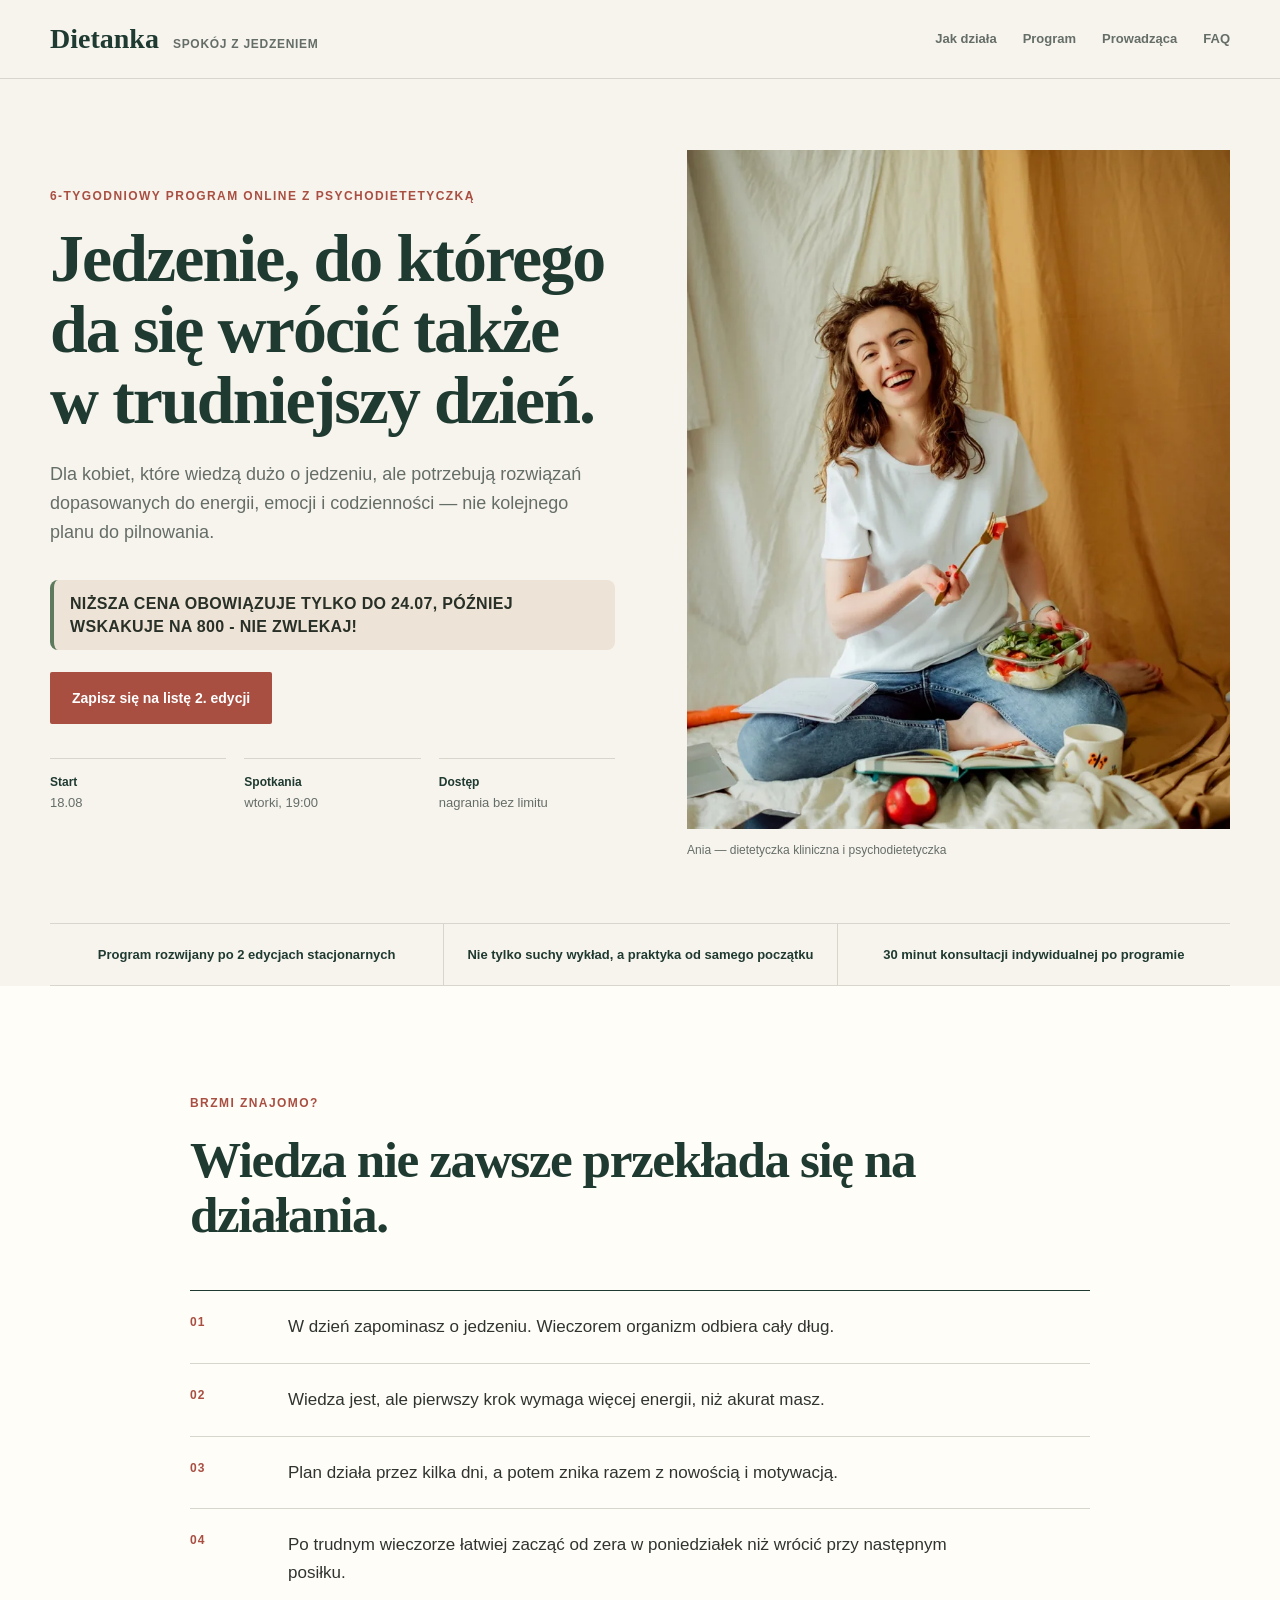
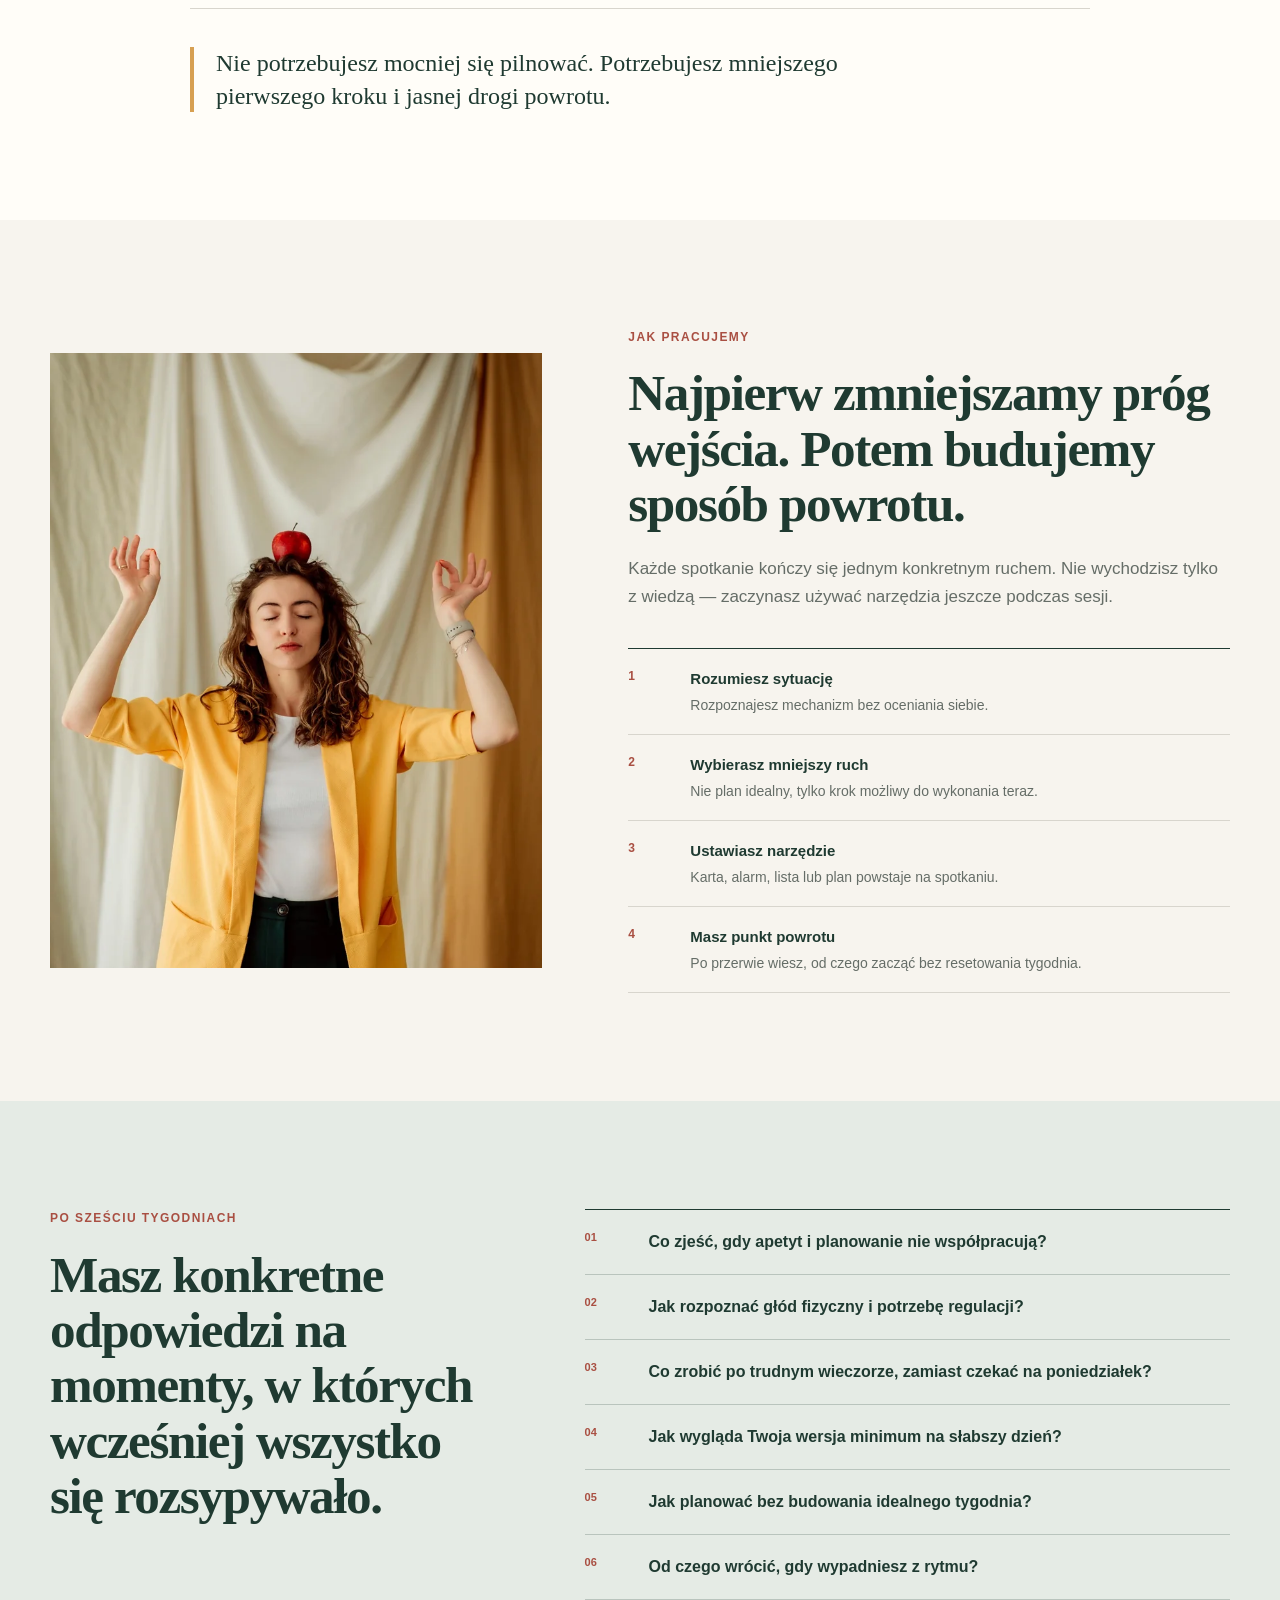
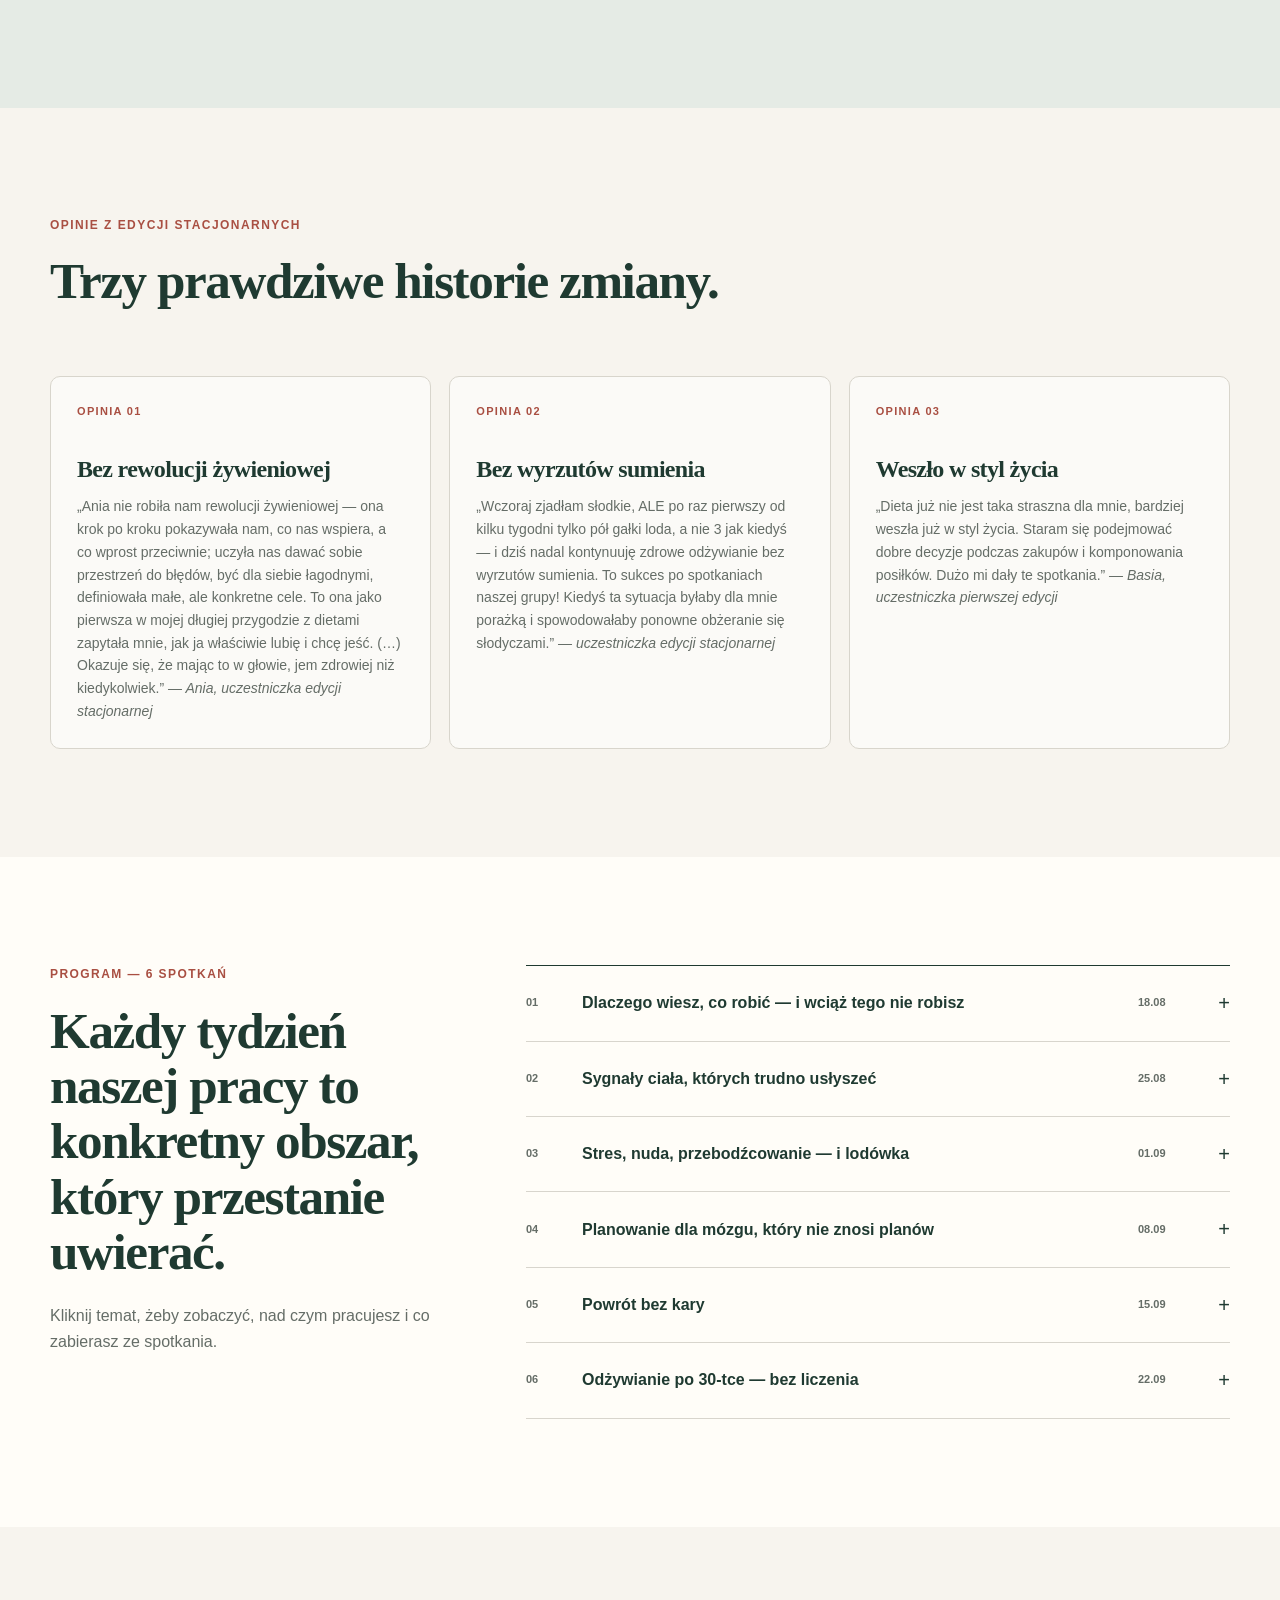
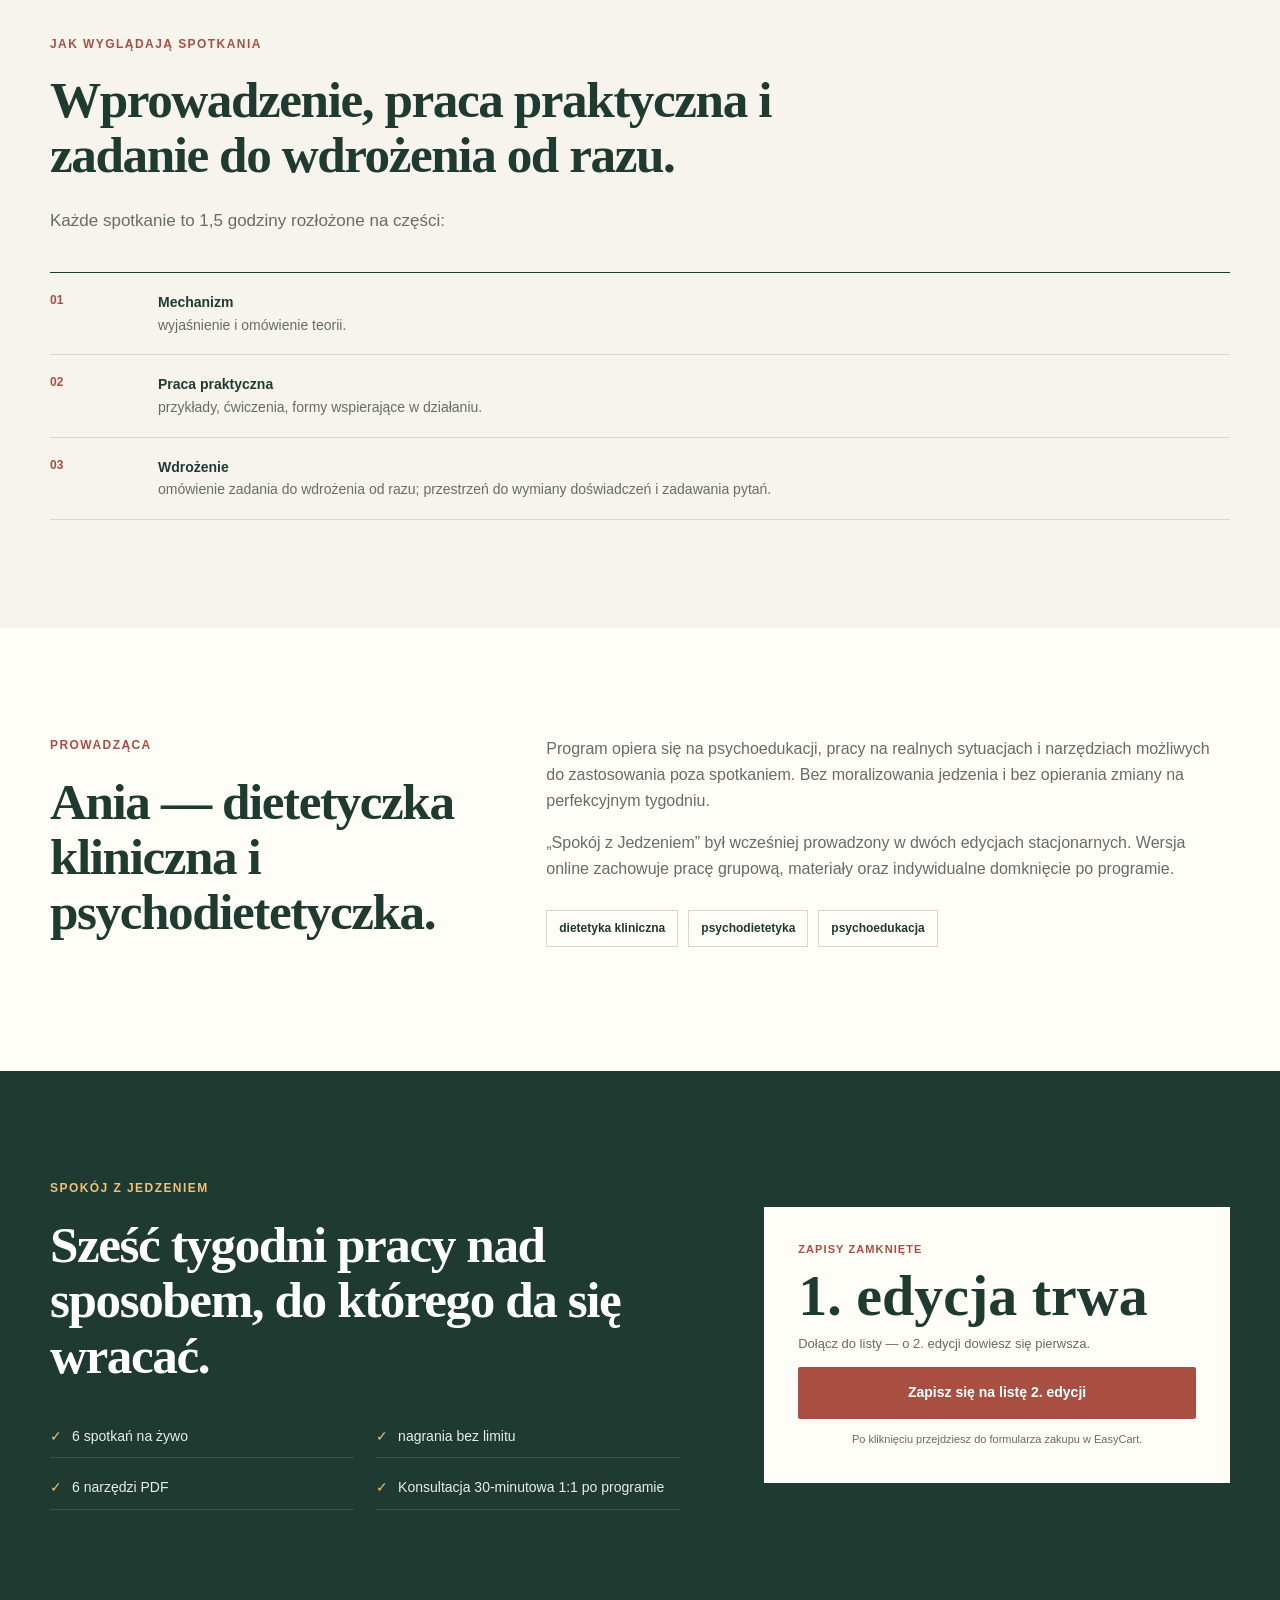
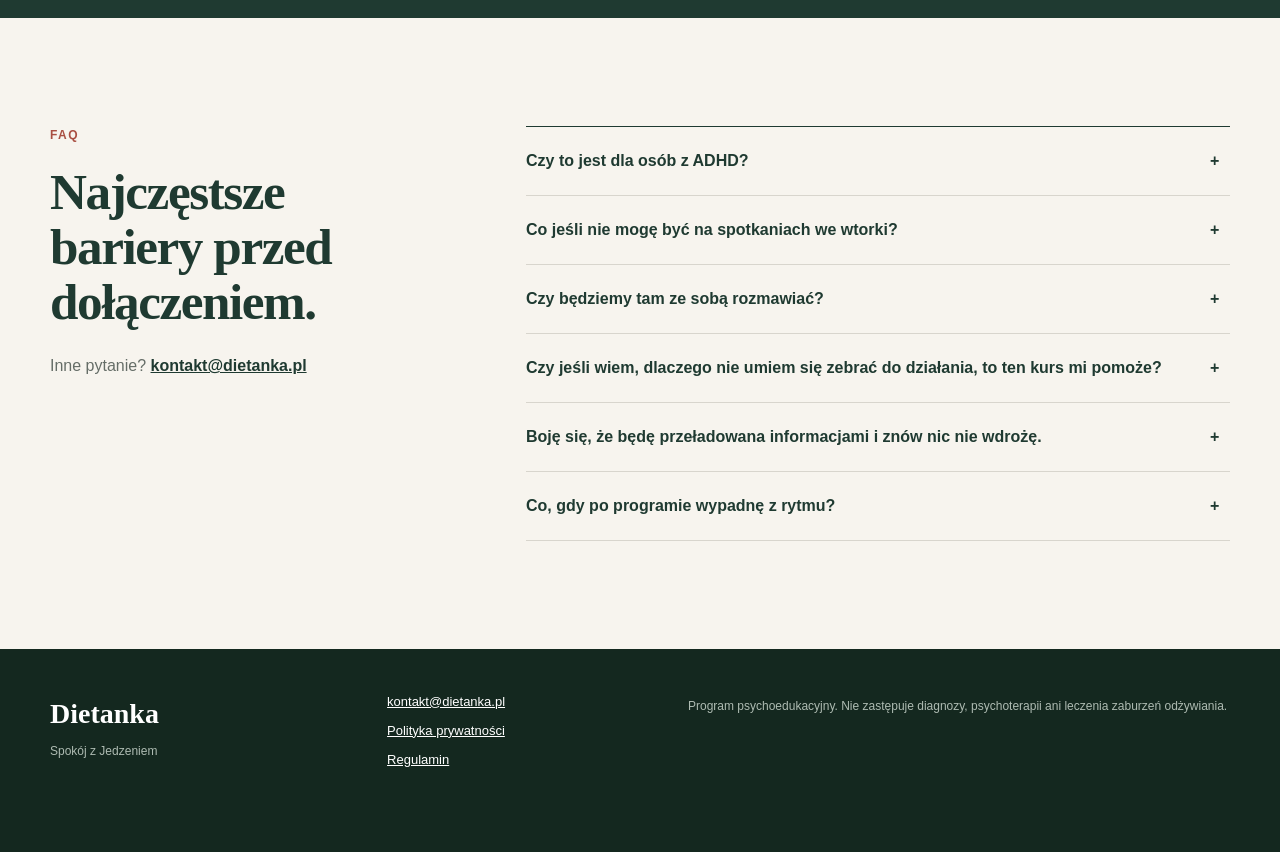
==== commit 0304320f: "Dodaj komunikat o cenie do 24.07 w hero" ====
--- a/index.html
+++ b/index.html
@@ -437,6 +437,7 @@
           <p class="eyebrow">6-tygodniowy program online z psychodietetyczką</p>
           <h1>Jedzenie, do którego da się wrócić także w trudniejszy dzień.</h1>
           <p class="hero-lead">Dla kobiet, które wiedzą dużo o jedzeniu, ale potrzebują rozwiązań dopasowanych do energii, emocji i codzienności — nie kolejnego planu do pilnowania.</p>
+          <p class="hero-urgency" style="margin:16px 0 22px;padding:12px 16px;background:#EDE3D6;border-left:4px solid #5E7A5C;border-radius:8px;font-weight:800;letter-spacing:.02em;color:#283027;line-height:1.45;">NIŻSZA CENA OBOWIĄZUJE TYLKO DO 24.07, PÓŹNIEJ WSKAKUJE NA 800 - NIE ZWLEKAJ!</p>
 
           <a class="button button-primary" href="https://cart.easy.tools/checkout/45331335/spokoj-z-jedzeniem-edycja-online-start-1808" data-cta="hero">Dołączam do grupy — 650 zł</a>
 
